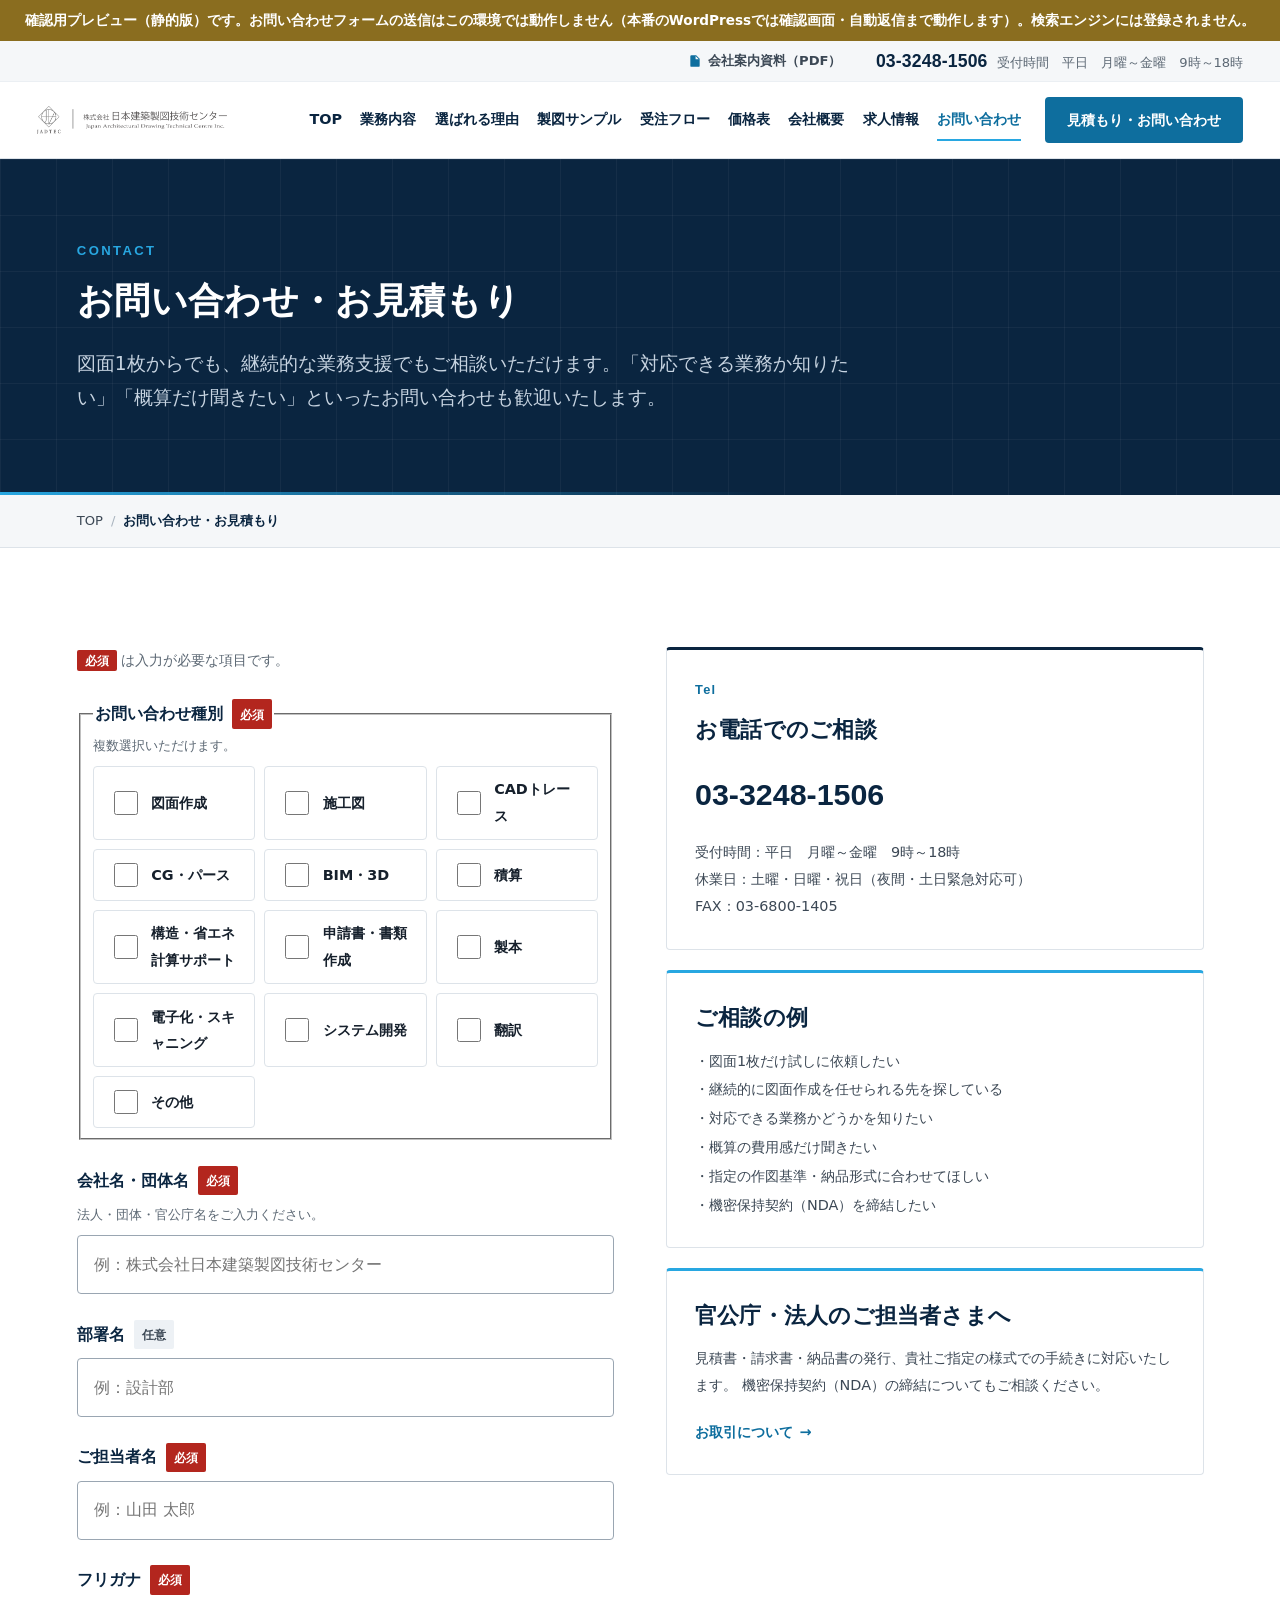
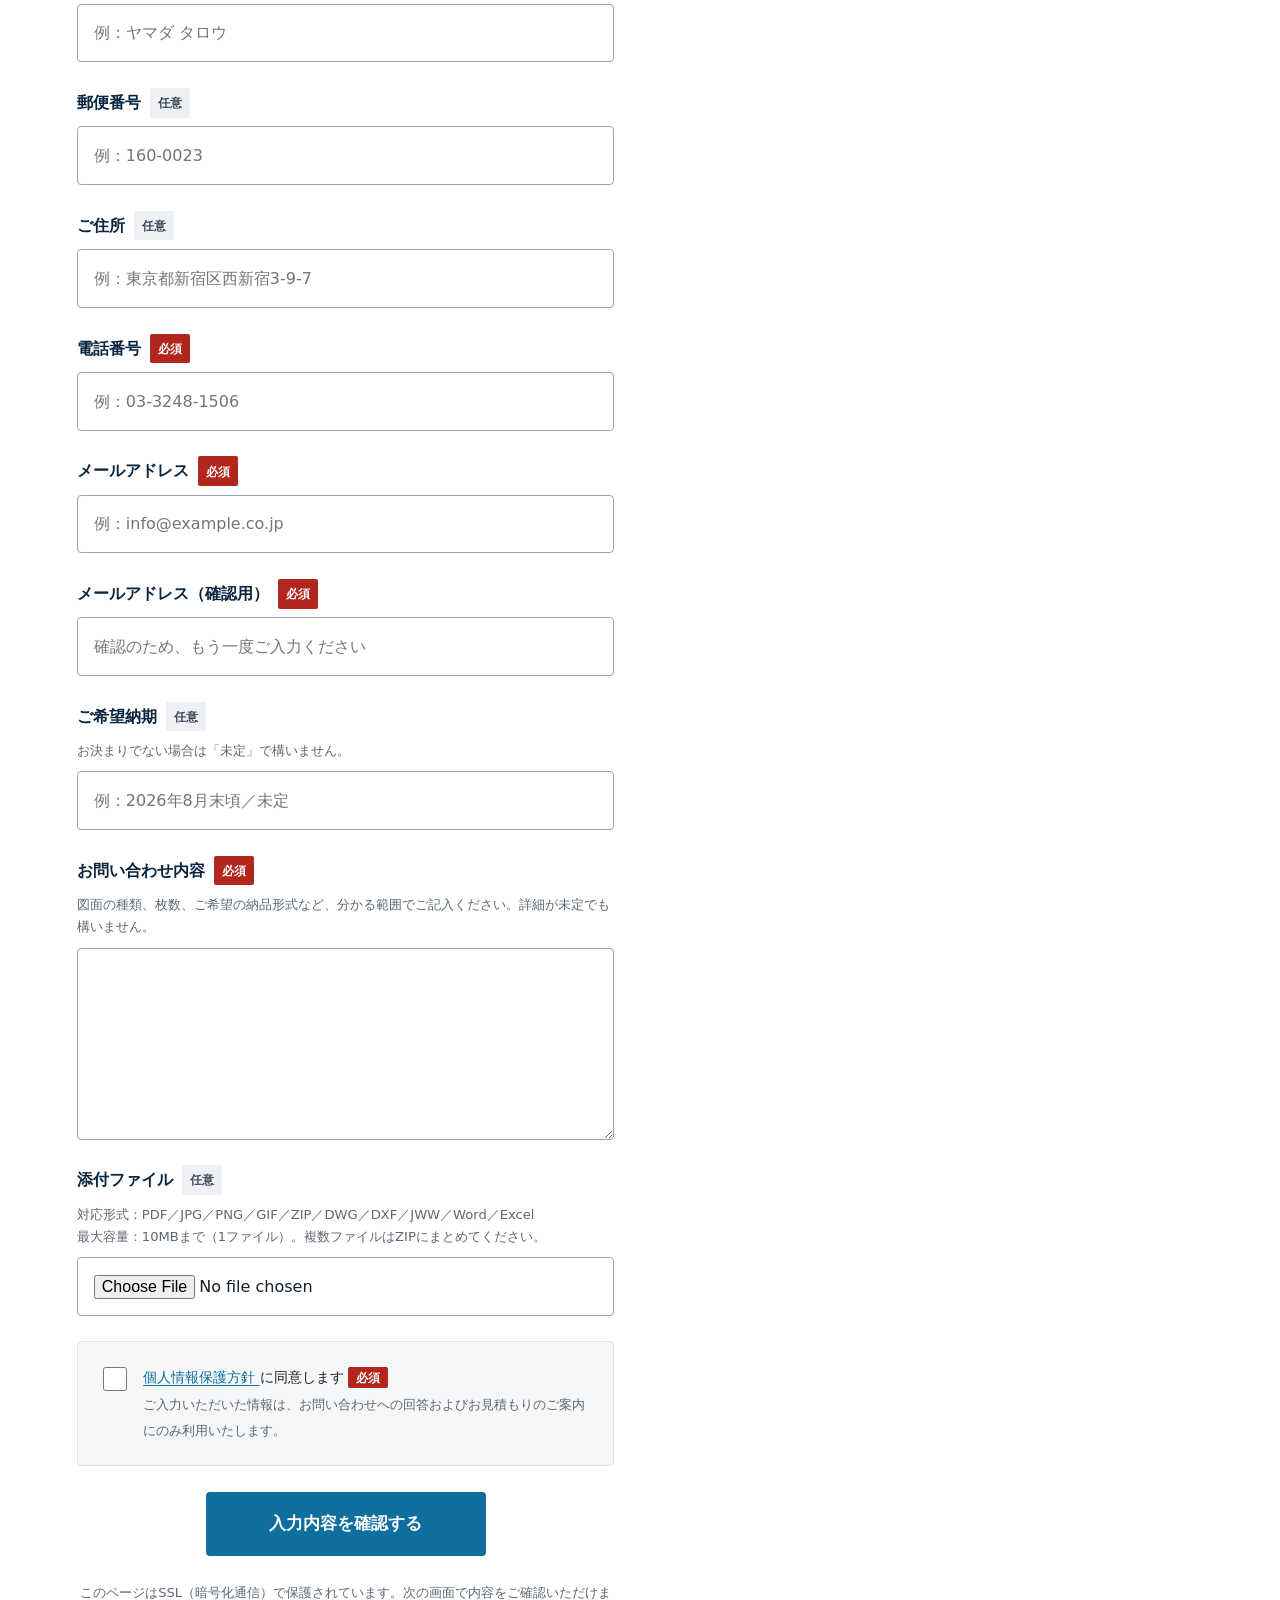
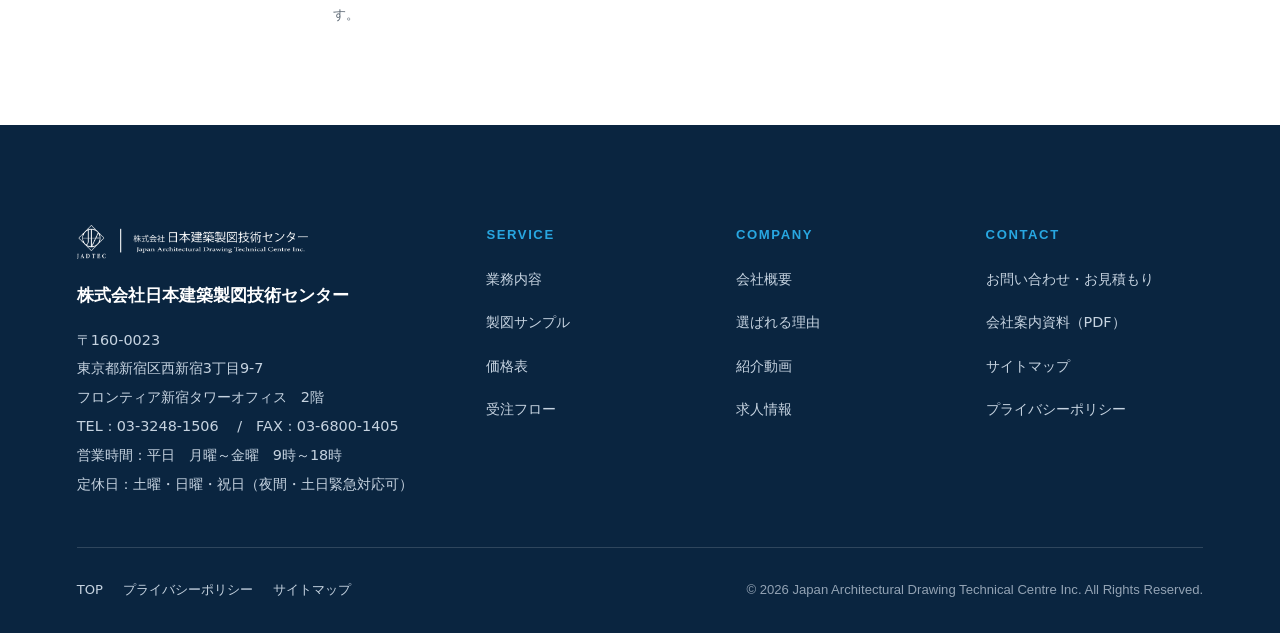
==== contact/index.html @ 75c4a83f "パノラマのdata-pano属性を相対パスに修正（本番URLではなくプレビュー内の画像を参照）" ====
<!doctype html>
<html lang="en-US">
<head>
	<meta charset="UTF-8">
	<meta name="robots" content="noindex, nofollow">
<meta name="viewport" content="width=device-width, initial-scale=1">
	<link rel="icon" href="../wp-content/themes/jadtec/assets/img/favicon.ico" sizes="any">
	<link rel="icon" type="image/png" href="../wp-content/themes/jadtec/assets/img/favicon-32.png" sizes="32x32">
	<link rel="apple-touch-icon" href="../wp-content/themes/jadtec/assets/img/favicon-180.png">
	<title>お問い合わせ・お見積もり依頼｜JADTEC</title>
<meta name='robots' content='max-image-preview:large' />
	<meta name="description" content="建築図面の作成、CADトレース、施工図、積算、BIM・3D、申請書作成などのご相談・お見積もり依頼はこちらから。図面1枚からのご依頼、継続的な業務支援のご相談も承ります。">
	<link rel="canonical" href="index.html">

	<meta property="og:type" content="article">
	<meta property="og:site_name" content="株式会社日本建築製図技術センター">
	<meta property="og:title" content="お問い合わせ・お見積もり依頼｜JADTEC">
	<meta property="og:description" content="建築図面の作成、CADトレース、施工図、積算、BIM・3D、申請書作成などのご相談・お見積もり依頼はこちらから。図面1枚からのご依頼、継続的な業務支援のご相談も承ります。">
	<meta property="og:url" content="https://jadtec.tokyo/contact/">
	<meta property="og:image" content="../wp-content/themes/jadtec/assets/img/ogp.jpg">
	<meta property="og:locale" content="ja_JP">
	<meta name="twitter:card" content="summary_large_image">
	<meta name="twitter:title" content="お問い合わせ・お見積もり依頼｜JADTEC">
	<meta name="twitter:description" content="建築図面の作成、CADトレース、施工図、積算、BIM・3D、申請書作成などのご相談・お見積もり依頼はこちらから。図面1枚からのご依頼、継続的な業務支援のご相談も承ります。">
	<meta name="twitter:image" content="../wp-content/themes/jadtec/assets/img/ogp.jpg">
	<meta name="format-detection" content="telephone=no">
	<meta name="theme-color" content="#0A2540">
	<style id="wp-img-auto-sizes-contain-inline-css">
img:is([sizes=auto i],[sizes^="auto," i]){contain-intrinsic-size:3000px 1500px}
/*# sourceURL=wp-img-auto-sizes-contain-inline-css */
</style>

<style id="global-styles-inline-css">
:root{--wp--preset--aspect-ratio--square: 1;--wp--preset--aspect-ratio--4-3: 4/3;--wp--preset--aspect-ratio--3-4: 3/4;--wp--preset--aspect-ratio--3-2: 3/2;--wp--preset--aspect-ratio--2-3: 2/3;--wp--preset--aspect-ratio--16-9: 16/9;--wp--preset--aspect-ratio--9-16: 9/16;--wp--preset--color--black: #000000;--wp--preset--color--cyan-bluish-gray: #abb8c3;--wp--preset--color--white: #ffffff;--wp--preset--color--pale-pink: #f78da7;--wp--preset--color--vivid-red: #cf2e2e;--wp--preset--color--luminous-vivid-orange: #ff6900;--wp--preset--color--luminous-vivid-amber: #fcb900;--wp--preset--color--light-green-cyan: #7bdcb5;--wp--preset--color--vivid-green-cyan: #00d084;--wp--preset--color--pale-cyan-blue: #8ed1fc;--wp--preset--color--vivid-cyan-blue: #0693e3;--wp--preset--color--vivid-purple: #9b51e0;--wp--preset--gradient--vivid-cyan-blue-to-vivid-purple: linear-gradient(135deg,rgb(6,147,227) 0%,rgb(155,81,224) 100%);--wp--preset--gradient--light-green-cyan-to-vivid-green-cyan: linear-gradient(135deg,rgb(122,220,180) 0%,rgb(0,208,130) 100%);--wp--preset--gradient--luminous-vivid-amber-to-luminous-vivid-orange: linear-gradient(135deg,rgb(252,185,0) 0%,rgb(255,105,0) 100%);--wp--preset--gradient--luminous-vivid-orange-to-vivid-red: linear-gradient(135deg,rgb(255,105,0) 0%,rgb(207,46,46) 100%);--wp--preset--gradient--very-light-gray-to-cyan-bluish-gray: linear-gradient(135deg,rgb(238,238,238) 0%,rgb(169,184,195) 100%);--wp--preset--gradient--cool-to-warm-spectrum: linear-gradient(135deg,rgb(74,234,220) 0%,rgb(151,120,209) 20%,rgb(207,42,186) 40%,rgb(238,44,130) 60%,rgb(251,105,98) 80%,rgb(254,248,76) 100%);--wp--preset--gradient--blush-light-purple: linear-gradient(135deg,rgb(255,206,236) 0%,rgb(152,150,240) 100%);--wp--preset--gradient--blush-bordeaux: linear-gradient(135deg,rgb(254,205,165) 0%,rgb(254,45,45) 50%,rgb(107,0,62) 100%);--wp--preset--gradient--luminous-dusk: linear-gradient(135deg,rgb(255,203,112) 0%,rgb(199,81,192) 50%,rgb(65,88,208) 100%);--wp--preset--gradient--pale-ocean: linear-gradient(135deg,rgb(255,245,203) 0%,rgb(182,227,212) 50%,rgb(51,167,181) 100%);--wp--preset--gradient--electric-grass: linear-gradient(135deg,rgb(202,248,128) 0%,rgb(113,206,126) 100%);--wp--preset--gradient--midnight: linear-gradient(135deg,rgb(2,3,129) 0%,rgb(40,116,252) 100%);--wp--preset--font-size--small: 13px;--wp--preset--font-size--medium: 20px;--wp--preset--font-size--large: 36px;--wp--preset--font-size--x-large: 42px;--wp--preset--spacing--20: 0.44rem;--wp--preset--spacing--30: 0.67rem;--wp--preset--spacing--40: 1rem;--wp--preset--spacing--50: 1.5rem;--wp--preset--spacing--60: 2.25rem;--wp--preset--spacing--70: 3.38rem;--wp--preset--spacing--80: 5.06rem;--wp--preset--shadow--natural: 6px 6px 9px rgba(0, 0, 0, 0.2);--wp--preset--shadow--deep: 12px 12px 50px rgba(0, 0, 0, 0.4);--wp--preset--shadow--sharp: 6px 6px 0px rgba(0, 0, 0, 0.2);--wp--preset--shadow--outlined: 6px 6px 0px -3px rgb(255, 255, 255), 6px 6px rgb(0, 0, 0);--wp--preset--shadow--crisp: 6px 6px 0px rgb(0, 0, 0);}:where(body) { margin: 0; }:where(.is-layout-flex){gap: 0.5em;}:where(.is-layout-grid){gap: 0.5em;}body .is-layout-flex{display: flex;}.is-layout-flex{flex-wrap: wrap;align-items: center;}.is-layout-flex > :is(*, div){margin: 0;}body .is-layout-grid{display: grid;}.is-layout-grid > :is(*, div){margin: 0;}body{padding-top: 0px;padding-right: 0px;padding-bottom: 0px;padding-left: 0px;}:root :where(.wp-element-button, .wp-block-button__link){background-color: #32373c;border-width: 0;color: #fff;font-family: inherit;font-size: inherit;font-style: inherit;font-weight: inherit;letter-spacing: inherit;line-height: inherit;padding-top: calc(0.667em + 2px);padding-right: calc(1.333em + 2px);padding-bottom: calc(0.667em + 2px);padding-left: calc(1.333em + 2px);text-decoration: none;text-transform: inherit;}.has-black-color{color: var(--wp--preset--color--black) !important;}.has-cyan-bluish-gray-color{color: var(--wp--preset--color--cyan-bluish-gray) !important;}.has-white-color{color: var(--wp--preset--color--white) !important;}.has-pale-pink-color{color: var(--wp--preset--color--pale-pink) !important;}.has-vivid-red-color{color: var(--wp--preset--color--vivid-red) !important;}.has-luminous-vivid-orange-color{color: var(--wp--preset--color--luminous-vivid-orange) !important;}.has-luminous-vivid-amber-color{color: var(--wp--preset--color--luminous-vivid-amber) !important;}.has-light-green-cyan-color{color: var(--wp--preset--color--light-green-cyan) !important;}.has-vivid-green-cyan-color{color: var(--wp--preset--color--vivid-green-cyan) !important;}.has-pale-cyan-blue-color{color: var(--wp--preset--color--pale-cyan-blue) !important;}.has-vivid-cyan-blue-color{color: var(--wp--preset--color--vivid-cyan-blue) !important;}.has-vivid-purple-color{color: var(--wp--preset--color--vivid-purple) !important;}.has-black-background-color{background-color: var(--wp--preset--color--black) !important;}.has-cyan-bluish-gray-background-color{background-color: var(--wp--preset--color--cyan-bluish-gray) !important;}.has-white-background-color{background-color: var(--wp--preset--color--white) !important;}.has-pale-pink-background-color{background-color: var(--wp--preset--color--pale-pink) !important;}.has-vivid-red-background-color{background-color: var(--wp--preset--color--vivid-red) !important;}.has-luminous-vivid-orange-background-color{background-color: var(--wp--preset--color--luminous-vivid-orange) !important;}.has-luminous-vivid-amber-background-color{background-color: var(--wp--preset--color--luminous-vivid-amber) !important;}.has-light-green-cyan-background-color{background-color: var(--wp--preset--color--light-green-cyan) !important;}.has-vivid-green-cyan-background-color{background-color: var(--wp--preset--color--vivid-green-cyan) !important;}.has-pale-cyan-blue-background-color{background-color: var(--wp--preset--color--pale-cyan-blue) !important;}.has-vivid-cyan-blue-background-color{background-color: var(--wp--preset--color--vivid-cyan-blue) !important;}.has-vivid-purple-background-color{background-color: var(--wp--preset--color--vivid-purple) !important;}.has-black-border-color{border-color: var(--wp--preset--color--black) !important;}.has-cyan-bluish-gray-border-color{border-color: var(--wp--preset--color--cyan-bluish-gray) !important;}.has-white-border-color{border-color: var(--wp--preset--color--white) !important;}.has-pale-pink-border-color{border-color: var(--wp--preset--color--pale-pink) !important;}.has-vivid-red-border-color{border-color: var(--wp--preset--color--vivid-red) !important;}.has-luminous-vivid-orange-border-color{border-color: var(--wp--preset--color--luminous-vivid-orange) !important;}.has-luminous-vivid-amber-border-color{border-color: var(--wp--preset--color--luminous-vivid-amber) !important;}.has-light-green-cyan-border-color{border-color: var(--wp--preset--color--light-green-cyan) !important;}.has-vivid-green-cyan-border-color{border-color: var(--wp--preset--color--vivid-green-cyan) !important;}.has-pale-cyan-blue-border-color{border-color: var(--wp--preset--color--pale-cyan-blue) !important;}.has-vivid-cyan-blue-border-color{border-color: var(--wp--preset--color--vivid-cyan-blue) !important;}.has-vivid-purple-border-color{border-color: var(--wp--preset--color--vivid-purple) !important;}.has-vivid-cyan-blue-to-vivid-purple-gradient-background{background: var(--wp--preset--gradient--vivid-cyan-blue-to-vivid-purple) !important;}.has-light-green-cyan-to-vivid-green-cyan-gradient-background{background: var(--wp--preset--gradient--light-green-cyan-to-vivid-green-cyan) !important;}.has-luminous-vivid-amber-to-luminous-vivid-orange-gradient-background{background: var(--wp--preset--gradient--luminous-vivid-amber-to-luminous-vivid-orange) !important;}.has-luminous-vivid-orange-to-vivid-red-gradient-background{background: var(--wp--preset--gradient--luminous-vivid-orange-to-vivid-red) !important;}.has-very-light-gray-to-cyan-bluish-gray-gradient-background{background: var(--wp--preset--gradient--very-light-gray-to-cyan-bluish-gray) !important;}.has-cool-to-warm-spectrum-gradient-background{background: var(--wp--preset--gradient--cool-to-warm-spectrum) !important;}.has-blush-light-purple-gradient-background{background: var(--wp--preset--gradient--blush-light-purple) !important;}.has-blush-bordeaux-gradient-background{background: var(--wp--preset--gradient--blush-bordeaux) !important;}.has-luminous-dusk-gradient-background{background: var(--wp--preset--gradient--luminous-dusk) !important;}.has-pale-ocean-gradient-background{background: var(--wp--preset--gradient--pale-ocean) !important;}.has-electric-grass-gradient-background{background: var(--wp--preset--gradient--electric-grass) !important;}.has-midnight-gradient-background{background: var(--wp--preset--gradient--midnight) !important;}.has-small-font-size{font-size: var(--wp--preset--font-size--small) !important;}.has-medium-font-size{font-size: var(--wp--preset--font-size--medium) !important;}.has-large-font-size{font-size: var(--wp--preset--font-size--large) !important;}.has-x-large-font-size{font-size: var(--wp--preset--font-size--x-large) !important;}
/*# sourceURL=global-styles-inline-css */
</style>

<link rel='stylesheet' id='jadtec-main-css' href='../wp-content/themes/jadtec/assets/css/main.css' media='all' />
	<script>
		/* JSが有効なときだけ、スクロール演出用に要素を隠す。
		   JSが無効・エラーの場合は何も隠れず、内容がそのまま読める（プログレッシブエンハンスメント）。
		   動きを減らす設定の利用者には、CSS側で演出そのものを無効化する。 */
		if (!window.matchMedia('(prefers-reduced-motion: reduce)').matches) {
			document.documentElement.classList.add('js-motion');
		}
	</script>
</head>
<body class="wp-singular page-template-default page page-id-12 wp-embed-responsive wp-theme-jadtec">
<div style="position:sticky;top:0;z-index:200;background:#8A6D1F;color:#fff;padding:.6rem 1rem;text-align:center;font-size:.85rem;font-weight:700;line-height:1.6">確認用プレビュー（静的版）です。お問い合わせフォームの送信はこの環境では動作しません（本番のWordPressでは確認画面・自動返信まで動作します）。検索エンジンには登録されません。</div>

<a class="skip" href="index.html#main">本文へスキップ</a>

<!-- 読み進み位置のインジケーター（動きを減らす設定では非表示） -->
<div class="progress" aria-hidden="true"></div>

<header class="site-header">
	<!-- 上段：電話・営業時間・資料DL（PCのみ。SPではドロワー内に電話ボタンを出す） -->
	<div class="header__utility">
		<div class="header__utility-inner">
			<a class="header__pdf"
			   href="../wp-content/themes/jadtec/assets/doc/jadtec-company-profile.pdf"
			   target="_blank" rel="noopener">
				<svg viewBox="0 0 24 24" aria-hidden="true"><path d="M14 2H6a2 2 0 0 0-2 2v16a2 2 0 0 0 2 2h12a2 2 0 0 0 2-2V8l-6-6zm-1 7V3.5L18.5 9H13z"/></svg>
				会社案内資料（PDF）<span class="visually-hidden">別ウィンドウで開きます</span>
			</a>
			<a class="header__tel" href="tel:0332481506">
				<span class="header__tel-num">03-3248-1506</span>
				<span class="header__tel-hours">受付時間　平日　月曜～金曜　9時～18時</span>
			</a>
		</div>
	</div>

	<!-- 下段：ロゴ・ナビ・お問い合わせボタン -->
	<div class="header__inner">
		<!-- ロゴ → 必ず正式TOP -->
		<a class="brand" href="../index.html">
			<img src="../wp-content/themes/jadtec/assets/img/jadtec-logo.png"
			     alt="株式会社日本建築製図技術センター（JADTEC／ジャドテック）トップページへ"
			     width="1500" height="221" fetchpriority="high">
		</a>

		<button class="burger" type="button"
		        aria-expanded="false"
		        aria-controls="global-nav"
		        aria-label="メニューを開く">
			<span></span><span></span><span></span>
		</button>

		<div class="header__nav" id="global-nav">
			<nav aria-label="グローバルナビゲーション">
				<ul class="gnav">
																	<li>
							<a href="../index.html"
								>
								TOP							</a>
						</li>
																	<li>
							<a href="../service/index.html"
								>
								業務内容							</a>
						</li>
																	<li>
							<a href="../reasons/index.html"
								>
								選ばれる理由							</a>
						</li>
																	<li>
							<a href="../sample/index.html"
								>
								製図サンプル							</a>
						</li>
																	<li>
							<a href="../order-flow/index.html"
								>
								受注フロー							</a>
						</li>
																	<li>
							<a href="../price/index.html"
								>
								価格表							</a>
						</li>
																	<li>
							<a href="../infomation/index.html"
								>
								会社概要							</a>
						</li>
																	<li>
							<a href="../job-information/index.html"
								>
								求人情報							</a>
						</li>
																	<li>
							<a href="index.html"
								 aria-current="page">
								お問い合わせ							</a>
						</li>
									</ul>
			</nav>

			<div class="header__cta">
				<!-- SPのドロワー内にも電話とお問い合わせを必ず出す -->
				<a class="header__tel header__tel--drawer" href="tel:0332481506">
					<span class="header__tel-num">03-3248-1506</span>
					<span class="header__tel-hours">受付時間　平日　月曜～金曜　9時～18時</span>
				</a>
				<a class="btn btn--accent" href="index.html">
					見積もり・お問い合わせ
				</a>
			</div>
		</div>
	</div>
</header>

<main id="main">

<div class="page-head">
	<div class="wrap">
		<span class="page-head__en">Contact</span>
		<h1 class="page-head__ja">お問い合わせ・お見積もり</h1>
					<p class="page-head__lead">図面1枚からでも、継続的な業務支援でもご相談いただけます。「対応できる業務か知りたい」「概算だけ聞きたい」といったお問い合わせも歓迎いたします。</p>
			</div>
</div>

	<nav class="crumbs" aria-label="パンくずリスト">
		<div class="wrap">
			<ol>
				<li><a href="../index.html">TOP</a></li>
				<li><span aria-current="page">お問い合わせ・お見積もり</span></li>
			</ol>
		</div>
	</nav>
	
<section class="section">
	<div class="wrap">

		
			<!-- ============ 入力画面 ============ -->
			<div class="grid grid--2" style="align-items:start;gap:clamp(2rem,4vw,4rem)">

				<div>
					
					<form class="form" method="post" enctype="multipart/form-data" data-once onsubmit="alert('確認用プレビューのため送信は無効です。本番環境では確認画面へ進めます。');return false;"
					      style="margin-top:0">
						<input type="hidden" id="jadtec_nonce" name="jadtec_nonce" value="bf1b16df60" /><input type="hidden" name="_wp_http_referer" value="/contact/" />						<input type="hidden" name="jadtec_action_step" value="confirm">
						<input type="hidden" name="jadtec_started_at" value="1784608346">
						<input type="hidden" name="jadtec_file_token" value="">

						<!-- ハニーポット（人には見えない。botが埋めたら弾く） -->
						<div class="hp" aria-hidden="true">
							<label for="jadtec_website">website（入力しないでください）</label>
							<input type="text" id="jadtec_website" name="jadtec_website" tabindex="-1" autocomplete="off">
						</div>

						<p style="font-size:var(--fs-sm);color:var(--ink-3)">
							<span class="req">必須</span> は入力が必要な項目です。
						</p>

						<!-- お問い合わせ種別 -->
						<fieldset class="field" id="field-inquiry_type">
							<legend class="field__label">
								お問い合わせ種別 <span class="req">必須</span>
							</legend>
							<p class="field__hint">複数選択いただけます。</p>
														<div class="checks">
																	<label class="check">
										<input type="checkbox" name="jadtec_inquiry_type[]" value="図面作成"
											>
										<span>図面作成</span>
									</label>
																	<label class="check">
										<input type="checkbox" name="jadtec_inquiry_type[]" value="施工図"
											>
										<span>施工図</span>
									</label>
																	<label class="check">
										<input type="checkbox" name="jadtec_inquiry_type[]" value="CADトレース"
											>
										<span>CADトレース</span>
									</label>
																	<label class="check">
										<input type="checkbox" name="jadtec_inquiry_type[]" value="CG・パース"
											>
										<span>CG・パース</span>
									</label>
																	<label class="check">
										<input type="checkbox" name="jadtec_inquiry_type[]" value="BIM・3D"
											>
										<span>BIM・3D</span>
									</label>
																	<label class="check">
										<input type="checkbox" name="jadtec_inquiry_type[]" value="積算"
											>
										<span>積算</span>
									</label>
																	<label class="check">
										<input type="checkbox" name="jadtec_inquiry_type[]" value="構造・省エネ計算サポート"
											>
										<span>構造・省エネ計算サポート</span>
									</label>
																	<label class="check">
										<input type="checkbox" name="jadtec_inquiry_type[]" value="申請書・書類作成"
											>
										<span>申請書・書類作成</span>
									</label>
																	<label class="check">
										<input type="checkbox" name="jadtec_inquiry_type[]" value="製本"
											>
										<span>製本</span>
									</label>
																	<label class="check">
										<input type="checkbox" name="jadtec_inquiry_type[]" value="電子化・スキャニング"
											>
										<span>電子化・スキャニング</span>
									</label>
																	<label class="check">
										<input type="checkbox" name="jadtec_inquiry_type[]" value="システム開発"
											>
										<span>システム開発</span>
									</label>
																	<label class="check">
										<input type="checkbox" name="jadtec_inquiry_type[]" value="翻訳"
											>
										<span>翻訳</span>
									</label>
																	<label class="check">
										<input type="checkbox" name="jadtec_inquiry_type[]" value="その他"
											>
										<span>その他</span>
									</label>
															</div>
						</fieldset>

													<div class="field" id="field-company">
								<label class="field__label" for="jadtec_company">
									会社名・団体名																			<span class="req">必須</span>
																	</label>
																	<p class="field__hint" id="hint-company">法人・団体・官公庁名をご入力ください。</p>
																								<input class="input"
								       type="text"
								       id="jadtec_company"
								       name="jadtec_company"
								       value=""
								       placeholder="例：株式会社日本建築製図技術センター"
								       autocomplete="organization"								       required								       >
							</div>
													<div class="field" id="field-department">
								<label class="field__label" for="jadtec_department">
									部署名																			<span class="opt">任意</span>
																	</label>
																								<input class="input"
								       type="text"
								       id="jadtec_department"
								       name="jadtec_department"
								       value=""
								       placeholder="例：設計部"
								       autocomplete="organization-title"								       								       >
							</div>
													<div class="field" id="field-name">
								<label class="field__label" for="jadtec_name">
									ご担当者名																			<span class="req">必須</span>
																	</label>
																								<input class="input"
								       type="text"
								       id="jadtec_name"
								       name="jadtec_name"
								       value=""
								       placeholder="例：山田 太郎"
								       autocomplete="name"								       required								       >
							</div>
													<div class="field" id="field-kana">
								<label class="field__label" for="jadtec_kana">
									フリガナ																			<span class="req">必須</span>
																	</label>
																								<input class="input"
								       type="text"
								       id="jadtec_kana"
								       name="jadtec_kana"
								       value=""
								       placeholder="例：ヤマダ タロウ"
								       								       required								       >
							</div>
													<div class="field" id="field-zip">
								<label class="field__label" for="jadtec_zip">
									郵便番号																			<span class="opt">任意</span>
																	</label>
																								<input class="input"
								       type="text"
								       id="jadtec_zip"
								       name="jadtec_zip"
								       value=""
								       placeholder="例：160-0023"
								       autocomplete="postal-code"								       								       >
							</div>
													<div class="field" id="field-address">
								<label class="field__label" for="jadtec_address">
									ご住所																			<span class="opt">任意</span>
																	</label>
																								<input class="input"
								       type="text"
								       id="jadtec_address"
								       name="jadtec_address"
								       value=""
								       placeholder="例：東京都新宿区西新宿3-9-7"
								       autocomplete="street-address"								       								       >
							</div>
													<div class="field" id="field-tel">
								<label class="field__label" for="jadtec_tel">
									電話番号																			<span class="req">必須</span>
																	</label>
																								<input class="input"
								       type="tel"
								       id="jadtec_tel"
								       name="jadtec_tel"
								       value=""
								       placeholder="例：03-3248-1506"
								       autocomplete="tel"								       required								       >
							</div>
													<div class="field" id="field-email">
								<label class="field__label" for="jadtec_email">
									メールアドレス																			<span class="req">必須</span>
																	</label>
																								<input class="input"
								       type="email"
								       id="jadtec_email"
								       name="jadtec_email"
								       value=""
								       placeholder="例：info@example.co.jp"
								       autocomplete="email"								       required								       >
							</div>
													<div class="field" id="field-email_confirm">
								<label class="field__label" for="jadtec_email_confirm">
									メールアドレス（確認用）																			<span class="req">必須</span>
																	</label>
																								<input class="input"
								       type="email"
								       id="jadtec_email_confirm"
								       name="jadtec_email_confirm"
								       value=""
								       placeholder="確認のため、もう一度ご入力ください"
								       autocomplete="email"								       required								       >
							</div>
													<div class="field" id="field-deadline">
								<label class="field__label" for="jadtec_deadline">
									ご希望納期																			<span class="opt">任意</span>
																	</label>
																	<p class="field__hint" id="hint-deadline">お決まりでない場合は「未定」で構いません。</p>
																								<input class="input"
								       type="text"
								       id="jadtec_deadline"
								       name="jadtec_deadline"
								       value=""
								       placeholder="例：2026年8月末頃／未定"
								       								       								       >
							</div>
						
						<!-- お問い合わせ内容 -->
						<div class="field" id="field-message">
							<label class="field__label" for="jadtec_message">
								お問い合わせ内容 <span class="req">必須</span>
							</label>
							<p class="field__hint">
								図面の種類、枚数、ご希望の納品形式など、分かる範囲でご記入ください。詳細が未定でも構いません。
							</p>
														<textarea class="textarea" id="jadtec_message" name="jadtec_message" maxlength="2000" required
															></textarea>
						</div>

						<!-- 添付ファイル -->
						<div class="field" id="field-attachment">
							<label class="field__label" for="jadtec_attachment">
								添付ファイル <span class="opt">任意</span>
							</label>
							<p class="field__hint">
								対応形式：PDF／JPG／PNG／GIF／ZIP／DWG／DXF／JWW／Word／Excel<br>
								最大容量：10MBまで（1ファイル）。複数ファイルはZIPにまとめてください。
							</p>
														<input class="input" type="file" id="jadtec_attachment" name="jadtec_attachment"
							       accept=".pdf,.jpg,.jpeg,.png,.gif,.zip,.dwg,.dxf,.jww,.doc,.docx,.xls,.xlsx"
								>
													</div>

						<!-- 同意 -->
						<div class="field" id="field-consent">
														<label class="consent">
								<input type="checkbox" name="jadtec_consent" value="1" required
																		>
								<span>
									<a href="../privacy-policy/index.html" target="_blank" rel="noopener">
										個人情報保護方針<span class="visually-hidden">（別ウィンドウで開きます）</span>
									</a>
									に同意します <span class="req">必須</span><br>
									<span style="color:var(--ink-3);font-size:.9em">
										ご入力いただいた情報は、お問い合わせへの回答およびお見積もりのご案内にのみ利用いたします。
									</span>
								</span>
							</label>
						</div>

						<div class="btn-row btn-row--center">
							<button class="btn btn--accent btn--lg" type="submit" style="min-width:280px">
								入力内容を確認する
							</button>
						</div>
						<p class="field__hint" style="text-align:center">
							このページはSSL（暗号化通信）で保護されています。次の画面で内容をご確認いただけます。
						</p>
					</form>
				</div>

				<!-- 電話での相談 -->
				<aside>
					<div class="card" style="border-top-color:var(--navy-900)">
						<span class="card__num">Tel</span>
						<h2 class="card__title">お電話でのご相談</h2>
						<p style="margin:.5rem 0 1rem">
							<a href="tel:0332481506"
							   style="font-family:var(--font-en);font-size:1.9rem;font-weight:700;color:var(--navy-900);text-decoration:none">
								03-3248-1506							</a>
						</p>
						<p class="card__text">
							受付時間：平日　月曜～金曜　9時～18時<br>
							休業日：土曜・日曜・祝日（夜間・土日緊急対応可）<br>
							FAX：03-6800-1405						</p>
					</div>

					<div class="card" style="margin-top:1.25rem">
						<h2 class="card__title">ご相談の例</h2>
						<ul class="card__text" style="list-style:none;line-height:2">
							<li>・図面1枚だけ試しに依頼したい</li>
							<li>・継続的に図面作成を任せられる先を探している</li>
							<li>・対応できる業務かどうかを知りたい</li>
							<li>・概算の費用感だけ聞きたい</li>
							<li>・指定の作図基準・納品形式に合わせてほしい</li>
							<li>・機密保持契約（NDA）を締結したい</li>
						</ul>
					</div>

					<div class="card" style="margin-top:1.25rem">
						<h2 class="card__title">官公庁・法人のご担当者さまへ</h2>
						<p class="card__text">
							見積書・請求書・納品書の発行、貴社ご指定の様式での手続きに対応いたします。
							機密保持契約（NDA）の締結についてもご相談ください。
						</p>
						<a class="card__more" href="../service/index.html#terms">お取引について</a>
					</div>
				</aside>
			</div>

			</div>
</section>

</main><!-- /#main -->

<footer class="site-footer">
	<div class="wrap">
		<div class="footer__top">
			<div>
				<img class="footer__logo"
				     src="../wp-content/themes/jadtec/assets/img/jadtec-logo.png"
				     alt="" width="1500" height="221" loading="lazy" decoding="async">
				<p class="footer__name">株式会社日本建築製図技術センター</p>
				<address class="footer__info">
					〒160-0023<br>
					東京都新宿区西新宿3丁目9-7<br>
					フロンティア新宿タワーオフィス　2階<br>
					TEL：<a href="tel:0332481506">03-3248-1506</a>
					　/　FAX：03-6800-1405<br>
					営業時間：平日　月曜～金曜　9時～18時<br>
					定休日：土曜・日曜・祝日（夜間・土日緊急対応可）				</address>
			</div>

			<div class="footer__nav">
				<div>
					<h2>Service</h2>
					<ul>
						<li><a href="../service/index.html">業務内容</a></li>
						<li><a href="../sample/index.html">製図サンプル</a></li>
						<li><a href="../price/index.html">価格表</a></li>
						<li><a href="../order-flow/index.html">受注フロー</a></li>
					</ul>
				</div>
				<div>
					<h2>Company</h2>
					<ul>
						<li><a href="../infomation/index.html">会社概要</a></li>
						<li><a href="../reasons/index.html">選ばれる理由</a></li>
						<li><a href="../movie001/index.html">紹介動画</a></li>
						<li><a href="../job-information/index.html">求人情報</a></li>
					</ul>
				</div>
				<div>
					<h2>Contact</h2>
					<ul>
						<li><a href="index.html">お問い合わせ・お見積もり</a></li>
						<li>
							<a href="../wp-content/themes/jadtec/assets/doc/jadtec-company-profile.pdf"
							   target="_blank" rel="noopener">
								会社案内資料（PDF）
							</a>
						</li>
						<li><a href="../sitemap/index.html">サイトマップ</a></li>
						<li><a href="../privacy-policy/index.html">プライバシーポリシー</a></li>
					</ul>
				</div>
			</div>
		</div>

		<div class="footer__bottom">
			<ul class="footer__legal">
				<li><a href="../index.html">TOP</a></li>
				<li><a href="../privacy-policy/index.html">プライバシーポリシー</a></li>
				<li><a href="../sitemap/index.html">サイトマップ</a></li>
			</ul>
			<p class="footer__copy">
				&copy; 2026 Japan Architectural Drawing Technical Centre Inc. All Rights Reserved.
			</p>
		</div>
	</div>
</footer>

<!-- スマートフォン用の固定アクションバー（本文を隠さないよう body に下余白を確保済み） -->
<div class="mobile-bar">
	<a class="btn btn--outline" href="tel:0332481506">
		<svg class="btn__ico" viewBox="0 0 24 24" aria-hidden="true"><path d="M6.6 10.8c1.4 2.8 3.8 5.1 6.6 6.6l2.2-2.2c.3-.3.7-.4 1-.2 1.2.4 2.4.6 3.6.6.6 0 1 .4 1 1V20c0 .6-.4 1-1 1C10.6 21 3 13.4 3 4c0-.6.4-1 1-1h3.5c.6 0 1 .4 1 1 0 1.3.2 2.5.6 3.6.1.4 0 .8-.2 1l-2.3 2.2z"/></svg>
		電話する
	</a>
	<a class="btn btn--accent" href="index.html">
		<svg class="btn__ico" viewBox="0 0 24 24" aria-hidden="true"><path d="M20 4H4a2 2 0 0 0-2 2v12a2 2 0 0 0 2 2h16a2 2 0 0 0 2-2V6a2 2 0 0 0-2-2zm0 4-8 5-8-5V6l8 5 8-5v2z"/></svg>
		お問い合わせ
	</a>
</div>

<script type="speculationrules">
{"prefetch":[{"source":"document","where":{"and":[{"href_matches":"/*"},{"not":{"href_matches":["/wp-*.php","/wp-admin/*","/wp-content/uploads/*","/wp-content/*","/wp-content/plugins/*","/wp-content/themes/jadtec/*","/*\\?(.+)"]}},{"not":{"selector_matches":"a[rel~=\"nofollow\"]"}},{"not":{"selector_matches":".no-prefetch, .no-prefetch a"}}]},"eagerness":"conservative"}]}
</script>

<script type="application/ld+json">
{
    "@context": "https://schema.org",
    "@graph": [
        {
            "@type": "Organization",
            "@id": "https://jadtec.tokyo/#organization",
            "name": "株式会社日本建築製図技術センター",
            "alternateName": "JADTEC",
            "legalName": "Japan Architectural Drawing Technical Centre Inc.",
            "url": "https://jadtec.tokyo/",
            "logo": "../wp-content/themes/jadtec/assets/img/jadtec-logo.png",
            "telephone": "03-3248-1506",
            "faxNumber": "03-6800-1405",
            "email": "info@jadtec.co.jp",
            "address": {
                "@type": "PostalAddress",
                "addressCountry": "JP",
                "postalCode": "160-0023",
                "addressRegion": "東京都",
                "addressLocality": "新宿区",
                "streetAddress": "東京都新宿区西新宿3丁目9-7 フロンティア新宿タワーオフィス　2階"
            },
            "contactPoint": {
                "@type": "ContactPoint",
                "contactType": "sales",
                "telephone": "+81-3-3248-1506",
                "email": "info@jadtec.co.jp",
                "areaServed": "JP",
                "availableLanguage": [
                    "Japanese"
                ]
            }
        },
        {
            "@type": "WebSite",
            "@id": "https://jadtec.tokyo/#website",
            "url": "https://jadtec.tokyo/",
            "name": "株式会社日本建築製図技術センター",
            "publisher": {
                "@id": "https://jadtec.tokyo/#organization"
            },
            "inLanguage": "ja"
        },
        {
            "@type": "BreadcrumbList",
            "itemListElement": [
                {
                    "@type": "ListItem",
                    "position": 1,
                    "name": "TOP",
                    "item": "https://jadtec.tokyo/"
                },
                {
                    "@type": "ListItem",
                    "position": 2,
                    "name": "お問い合わせ",
                    "item": "https://jadtec.tokyo/contact/"
                }
            ]
        }
    ]
}
</script>
<script id="jadtec-main-js" src="../wp-content/themes/jadtec/assets/js/main.js"></script>
</body>
</html>
---- wp-content/themes/jadtec/assets/css/main.css ----
@charset "UTF-8";
/* ==========================================================================
   JADTEC — 株式会社日本建築製図技術センター
   Design system: white base / navy + JADTEC blue (#28A7E1, from brand map)
   Logo gray #595656. Drafting-grid motif used sparingly.
   ========================================================================== */

/* ---------- 1. Tokens ---------- */
:root {
  /* Brand */
  --brand:        #28A7E1;   /* JADTEC blue — graphics, rules, accents */
  --brand-ink:    #0E6E9E;   /* AA-safe blue for text/links on white (4.6:1) */
  --brand-tint:   #EAF6FC;
  --brand-tint-2: #D3ECF8;

  /* Navy — authority / headers / footers */
  --navy-900: #0A2540;
  --navy-800: #0F3153;
  --navy-700: #17436C;
  --navy-600: #245586;

  /* Neutrals */
  --ink:      #16202C;   /* body text — 14.6:1 on white */
  --ink-2:    #3C4855;   /* secondary text — 8.6:1 */
  --ink-3:    #5C6874;   /* tertiary — 5.4:1, AA at all sizes */
  --line:     #DDE3E9;
  --line-2:   #EBEFF3;
  --bg:       #FFFFFF;
  --bg-alt:   #F5F7F9;
  --bg-alt-2: #EDF1F5;

  --focus:    #B3541E;   /* high-contrast focus ring, distinct from brand */

  /* Type — Webフォントは使わず、OS標準の高品質な日本語フォントを使う。
     転送量0KB・外部リクエスト0件で、初期表示が速く、プライバシー上も安全。 */
  --font: "Hiragino Kaku Gothic ProN", "Hiragino Sans",   /* macOS / iOS */
          "Yu Gothic Medium", "Yu Gothic", YuGothic,        /* Windows */
          "Noto Sans JP",                                   /* インストールされていれば使用 */
          Meiryo, system-ui, sans-serif;
  /* 電話番号・英字見出し用。等幅寄りで数字が読みやすいものを優先。 */
  --font-en: "Helvetica Neue", Helvetica, "Segoe UI", Arial, var(--font);

  /* Fluid type scale */
  --fs-hero:  clamp(1.9rem, 1.15rem + 3.1vw, 3.5rem);
  --fs-h2:    clamp(1.5rem, 1.15rem + 1.5vw, 2.25rem);
  --fs-h3:    clamp(1.15rem, 1.03rem + 0.5vw, 1.4rem);
  --fs-lead:  clamp(1rem, 0.95rem + 0.3vw, 1.16rem);
  --fs-body:  1rem;      /* 16px floor — never smaller for body */
  --fs-sm:    0.9rem;
  --fs-xs:    0.82rem;   /* labels/captions only */

  /* Rhythm */
  --section-y: clamp(3.5rem, 2.2rem + 5vw, 6.5rem);
  --gap:       clamp(1.25rem, 0.9rem + 1.4vw, 2rem);
  --wrap:      1200px;
  --wrap-narrow: 880px;
  --pad-x:     clamp(1.15rem, 0.7rem + 2vw, 2.5rem);

  --radius:    4px;      /* precise, architectural — not rounded/playful */
  --shadow:    0 1px 2px rgba(10,37,64,.06), 0 6px 20px rgba(10,37,64,.07);
  --shadow-lg: 0 2px 4px rgba(10,37,64,.07), 0 16px 44px rgba(10,37,64,.12);

  --header-h: 76px;        /* 下段（ロゴ+ナビ）の高さ */
  --header-utility-h: 40px; /* 上段（電話・資料DL）の高さ。SPでは非表示 */
}
@media (max-width: 1259px) { :root { --header-h: 64px; --header-utility-h: 0px; } }

/* ---------- 2. Reset / base ---------- */
*, *::before, *::after { box-sizing: border-box; }
html {
  -webkit-text-size-adjust: 100%;
  scroll-behavior: smooth;
  /* アンカーリンクで見出しがヘッダーに隠れないようにする */
  scroll-padding-top: calc(var(--header-h) + var(--header-utility-h) + 1.5rem);
}
@media (prefers-reduced-motion: reduce) {
  html { scroll-behavior: auto; }
  *, *::before, *::after {
    animation-duration: .01ms !important; animation-iteration-count: 1 !important;
    transition-duration: .01ms !important;
  }
}
body {
  margin: 0;
  font-family: var(--font);
  font-size: var(--fs-body);
  line-height: 1.85;
  color: var(--ink);
  background: var(--bg);
  -webkit-font-smoothing: antialiased;
  overflow-x: hidden;           /* guard: no horizontal scroll anywhere */
  font-feature-settings: "palt" 1;
}
img, svg, video { max-width: 100%; height: auto; display: block; }
/* ★ 上の display:block は hidden 属性より強く、要素を隠せなくしてしまう。
   （紹介動画の <video hidden> が表示されてしまい、ポスター画像が二重に出る不具合が出た） */
[hidden] { display: none !important; }
h1, h2, h3, h4 { line-height: 1.5; font-weight: 700; margin: 0; letter-spacing: .01em; }
p { margin: 0; }
ul, ol { margin: 0; padding: 0; }
a { color: var(--brand-ink); text-underline-offset: .22em; }
a:hover { color: var(--navy-800); }
table { border-collapse: collapse; width: 100%; }
:where(button, input, select, textarea) { font: inherit; color: inherit; }

/* Keyboard focus — always visible, never suppressed */
:focus-visible {
  outline: 3px solid var(--focus);
  outline-offset: 2px;
  border-radius: 2px;
}
:focus:not(:focus-visible) { outline: none; }

/* Skip link */
.skip {
  position: absolute; left: 50%; top: 0; transform: translate(-50%, -120%);
  z-index: 999; background: var(--navy-900); color: #fff;
  padding: .8rem 1.5rem; font-weight: 700; text-decoration: none;
}
.skip:focus { transform: translate(-50%, 0); color: #fff; }

.visually-hidden {
  position: absolute !important; width: 1px; height: 1px; padding: 0; margin: -1px;
  overflow: hidden; clip: rect(0 0 0 0); white-space: nowrap; border: 0;
}

/* ---------- 3. Layout primitives ---------- */
.wrap { width: 100%; max-width: var(--wrap); margin-inline: auto; padding-inline: var(--pad-x); }
.wrap--narrow { max-width: var(--wrap-narrow); }
.section { padding-block: var(--section-y); }
.section--alt { background: var(--bg-alt); }

/* Drafting-grid motif — a whisper, not decoration */
.section--grid {
  background-color: var(--bg-alt);
  background-image:
    linear-gradient(to right, rgba(40,167,225,.07) 1px, transparent 1px),
    linear-gradient(to bottom, rgba(40,167,225,.07) 1px, transparent 1px);
  background-size: 44px 44px;
}
.section--navy {
  background: var(--navy-900);
  color: #fff;
}
.section--navy .sec-head__ja,
.section--navy h2, .section--navy h3,
.section--navy .card__title { color: #fff; }
/* 後方で定義される .media__body p などに負けないよう、子孫セレクタで明示する */
.section--navy p,
.section--navy .media__body p,
.section--navy .card__text,
.section--navy li { color: #D5DFE9; }

/* Section heading: EN eyebrow + JA title + hairline rule (drafting-tick) */
.sec-head { margin-bottom: clamp(2rem, 1.4rem + 2vw, 3.25rem); }
.sec-head__en {
  display: block;
  font-family: var(--font-en);
  font-size: var(--fs-xs);
  font-weight: 600;
  letter-spacing: .18em;
  text-transform: uppercase;
  color: var(--brand-ink);
  margin-bottom: .6rem;
}
.section--navy .sec-head__en { color: var(--brand); }
.sec-head__ja {
  font-size: var(--fs-h2);
  color: var(--navy-900);
  padding-bottom: .9rem;
  position: relative;
}
.sec-head__ja::after {
  content: ""; position: absolute; left: 0; bottom: 0;
  width: 56px; height: 3px; background: var(--brand);
}
.sec-head__lead {
  margin-top: 1.25rem;
  font-size: var(--fs-lead);
  color: var(--ink-2);
  max-width: 62ch;
}
.section--navy .sec-head__lead { color: #C6D3E0; }
.sec-head--center { text-align: center; }
.sec-head--center .sec-head__ja::after { left: 50%; transform: translateX(-50%); }
.sec-head--center .sec-head__lead { margin-inline: auto; }

/* ---------- 4. Buttons ---------- */
.btn {
  display: inline-flex; align-items: center; justify-content: center; gap: .6em;
  min-height: 56px;                 /* uniform height across the site */
  padding: .85rem 1.9rem;
  font-size: var(--fs-body); font-weight: 700; line-height: 1.4;
  text-align: center; text-decoration: none;
  border: 2px solid transparent; border-radius: var(--radius);
  cursor: pointer;
  transition: background-color .18s ease, color .18s ease, border-color .18s ease;
}
.btn__ico { flex: none; width: 1.15em; height: 1.15em; fill: currentColor; }

.btn--primary   { background: var(--navy-900); color: #fff; border-color: var(--navy-900); }
.btn--primary:hover   { background: var(--navy-700); border-color: var(--navy-700); color: #fff; }

.btn--accent    { background: var(--brand-ink); color: #fff; border-color: var(--brand-ink); }
.btn--accent:hover    { background: #0A5C85; border-color: #0A5C85; color: #fff; }

.btn--outline   { background: transparent; color: var(--navy-900); border-color: var(--navy-900); }
.btn--outline:hover   { background: var(--navy-900); color: #fff; }

/* On dark backgrounds */
.btn--ghost     { background: rgba(255,255,255,.08); color: #fff; border-color: rgba(255,255,255,.55); }
.btn--ghost:hover     { background: #fff; color: var(--navy-900); border-color: #fff; }

.btn--lg  { min-height: 64px; padding: 1rem 2.4rem; font-size: 1.05rem; }
.btn--sm  { min-height: 44px; padding: .5rem 1.2rem; font-size: var(--fs-sm); }
.btn--block { width: 100%; }

.btn-row { display: flex; flex-wrap: wrap; gap: .9rem; }
.btn-row--center { justify-content: center; }

/* ---------- 5. Header ----------
   2段構成。ナビ9項目＋電話＋CTAを1行に詰めると1440pxでも溢れるため、
   上段（電話・資料DL）と下段（ロゴ・ナビ・CTA）に分けています。 */
.site-header {
  position: sticky; top: 0; z-index: 100;
  background: rgba(255,255,255,.97);
  backdrop-filter: saturate(180%) blur(8px);
  border-bottom: 1px solid var(--line);
}

/* 上段：ユーティリティ */
.header__utility { background: var(--bg-alt); border-bottom: 1px solid var(--line-2); }
.header__utility-inner {
  max-width: 1440px; margin-inline: auto; padding-inline: var(--pad-x);
  height: 40px;
  display: flex; align-items: center; justify-content: flex-end; gap: 1.75rem;
}
.header__pdf {
  display: inline-flex; align-items: center; gap: .4rem;
  font-size: var(--fs-xs); font-weight: 700; color: var(--ink-2); text-decoration: none;
}
.header__pdf svg { width: 14px; height: 14px; fill: var(--brand-ink); flex: none; }
.header__pdf:hover { color: var(--brand-ink); text-decoration: underline; }

.header__tel {
  display: inline-flex; align-items: baseline; gap: .6rem;
  text-decoration: none; color: var(--navy-900);
}
.header__tel-num {
  font-family: var(--font-en); font-size: 1.1rem; font-weight: 700; letter-spacing: .01em;
}
.header__tel-hours { font-size: var(--fs-xs); color: var(--ink-3); font-weight: 500; }
.header__tel:hover .header__tel-num { color: var(--brand-ink); }
.header__tel--drawer { display: none; } /* SPのドロワー内でのみ使う */

/* 下段：ロゴ・ナビ・CTA */
.header__inner {
  height: var(--header-h);
  display: flex; align-items: center; gap: 1.25rem;
  max-width: 1440px; margin-inline: auto; padding-inline: var(--pad-x);
}
.brand { display: flex; align-items: center; flex: none; text-decoration: none; }
.brand img { height: clamp(28px, 2.1vw, 34px); width: auto; }

.header__nav { margin-left: auto; display: flex; align-items: center; gap: 1.5rem; }
.gnav { display: flex; align-items: center; gap: 1.15rem; list-style: none; }
.gnav a {
  display: block; padding: .4rem 0;
  font-size: .9rem; font-weight: 700; color: var(--navy-900);
  text-decoration: none; white-space: nowrap;
  border-bottom: 2px solid transparent;
}
.gnav a:hover, .gnav a[aria-current="page"] { color: var(--brand-ink); border-bottom-color: var(--brand); }

.header__cta { display: flex; align-items: center; gap: 1rem; flex: none; }
.header__cta .btn { min-height: 46px; padding: .5rem 1.25rem; font-size: .9rem; }

.burger {
  display: none;
  width: 48px; height: 48px; padding: 0; margin-left: auto;
  background: transparent; border: 1px solid var(--line); border-radius: var(--radius);
  cursor: pointer;
}
.burger span {
  display: block; width: 22px; height: 2px; margin: 5px auto;
  background: var(--navy-900); transition: transform .22s ease, opacity .22s ease;
}
.burger[aria-expanded="true"] span:nth-child(1) { transform: translateY(7px) rotate(45deg); }
.burger[aria-expanded="true"] span:nth-child(2) { opacity: 0; }
.burger[aria-expanded="true"] span:nth-child(3) { transform: translateY(-7px) rotate(-45deg); }

/* Mobile / tablet drawer — ナビが1行に収まらない幅ではハンバーガーに切り替える */
@media (max-width: 1259px) {
  .header__utility { display: none; }          /* 電話はドロワー内に出す */
  .burger { display: block; }
  /* ドロワー。
     閉じているときに transform: translateX(100%) で画面外へ逃がすと、
     要素の右端が画面幅の2倍の位置に来てしまい、横スクロールの原因になります
     （body の overflow-x:hidden は iOS で効かないことがあり、隠すだけでは不十分）。
     そのため画面内に留めたまま visibility と opacity だけで開閉します。 */
  .header__nav {
    position: fixed; inset: var(--header-h) 0 0 0;
    display: block; margin: 0; padding: 1.5rem var(--pad-x) 3rem;
    background: #fff; overflow-y: auto;
    visibility: hidden; opacity: 0; pointer-events: none;
    transition: opacity .2s ease, visibility .2s ease;
  }
  .header__nav.is-open { visibility: visible; opacity: 1; pointer-events: auto; }
  .gnav { display: block; }
  .gnav li + li { border-top: 1px solid var(--line-2); }
  .gnav a { padding: 1.05rem .25rem; font-size: 1.05rem; border-bottom: none; }
  .gnav a[aria-current="page"] { color: var(--brand-ink); }

  /* ドロワーを開いたときも電話とお問い合わせを必ず表示する */
  .header__cta {
    display: grid; gap: .8rem; margin-top: 1.75rem; padding-top: 1.5rem;
    border-top: 2px solid var(--navy-900);
  }
  .header__tel--drawer {
    display: flex; flex-direction: column; align-items: center; justify-content: center; gap: .1rem;
    min-height: 60px; border: 2px solid var(--navy-900); border-radius: var(--radius);
  }
  .header__tel--drawer .header__tel-num { font-size: 1.35rem; }
  .header__cta .btn { width: 100%; min-height: 56px; font-size: 1rem; }
}
@media (min-width: 1260px) {
  /* PCではドロワーの閉じ状態を必ず解除する */
  .header__nav { visibility: visible !important; opacity: 1 !important; pointer-events: auto !important; }
}

/* ---------- 6. Hero ---------- */
.hero {
  position: relative;
  display: flex; align-items: center;
  min-height: min(760px, calc(100svh - var(--header-h)));
  padding-block: clamp(3rem, 2rem + 5vw, 5.5rem);
  background: var(--navy-900);
  overflow: hidden;
}
.hero__bg { position: absolute; inset: 0; }
.hero__bg img { width: 100%; height: 100%; object-fit: cover; object-position: center; }
/* Overlay: keeps text ≥ 7:1 over any part of the photo */
.hero__bg::after {
  content: ""; position: absolute; inset: 0;
  background:
    linear-gradient(100deg, rgba(6,25,45,.95) 0%, rgba(8,32,56,.90) 45%, rgba(10,37,64,.72) 100%),
    linear-gradient(to top, rgba(6,25,45,.75), transparent 55%);
}
/* Drafting grid over the photo — ties the hero to the brand motif */
.hero__grid {
  position: absolute; inset: 0; pointer-events: none;
  background-image:
    linear-gradient(to right, rgba(255,255,255,.055) 1px, transparent 1px),
    linear-gradient(to bottom, rgba(255,255,255,.055) 1px, transparent 1px);
  background-size: 72px 72px;
  mask-image: linear-gradient(105deg, transparent 30%, #000 100%);
}
.hero__inner { position: relative; z-index: 1; width: 100%; }
.hero__eyebrow {
  display: inline-flex; align-items: center; gap: .6rem;
  padding: .45rem 1rem; margin-bottom: 1.6rem;
  border: 1px solid rgba(40,167,225,.6); border-left: 3px solid var(--brand);
  background: rgba(40,167,225,.12);
  font-size: var(--fs-sm); font-weight: 700; color: #A9DDF6; letter-spacing: .04em;
}
.hero__title {
  font-size: var(--fs-hero);
  line-height: 1.34;
  color: #fff;
  letter-spacing: .015em;
  max-width: 20em;
}
.hero__title b { color: var(--brand); font-weight: 700; }
.hero__lead {
  margin-top: 1.6rem;
  max-width: 46em;
  font-size: var(--fs-lead);
  line-height: 2;
  color: #D9E4EE;
}
/* Trust chips — the 6 supporting facts */
.hero__facts {
  display: flex; flex-wrap: wrap; gap: .55rem;
  margin-top: 2rem; list-style: none;
}
.hero__facts li {
  display: flex; align-items: center; gap: .5rem;
  padding: .5rem .95rem;
  background: rgba(255,255,255,.07);
  border: 1px solid rgba(255,255,255,.18);
  border-radius: var(--radius);
  font-size: var(--fs-sm); font-weight: 600; color: #E6EEF5;
}
.hero__facts svg { flex: none; width: 15px; height: 15px; fill: var(--brand); }
.hero__btns { margin-top: 2.4rem; display: flex; flex-wrap: wrap; gap: .8rem; }
@media (max-width: 640px) {
  .hero__btns { display: grid; grid-template-columns: 1fr 1fr; }
  .hero__btns .btn { padding-inline: .75rem; font-size: .875rem; }
  .hero__facts li { font-size: .8rem; padding: .4rem .7rem; }
}

/* ---------- 7. Cards & grids ---------- */
.grid { display: grid; gap: var(--gap); }
.grid--2 { grid-template-columns: repeat(2, 1fr); }
.grid--3 { grid-template-columns: repeat(3, 1fr); }
.grid--4 { grid-template-columns: repeat(4, 1fr); }
@media (max-width: 1023px) { .grid--3, .grid--4 { grid-template-columns: repeat(2, 1fr); } }
@media (max-width: 599px)  { .grid--2, .grid--3, .grid--4 { grid-template-columns: 1fr; } }

.card {
  display: flex; flex-direction: column;
  background: #fff;
  border: 1px solid var(--line);
  border-top: 3px solid var(--brand);
  border-radius: var(--radius);
  padding: 1.75rem;
  height: 100%;
}
.card__num {
  font-family: var(--font-en); font-size: .8rem; font-weight: 700;
  letter-spacing: .1em; color: var(--brand-ink); margin-bottom: .7rem;
}
.card__title {
  font-size: var(--fs-h3); color: var(--navy-900); margin-bottom: .75rem;
}
.card__text { font-size: var(--fs-sm); line-height: 1.9; color: var(--ink-2); }
.card__list {
  list-style: none; margin-top: 1.1rem; padding-top: 1.1rem;
  border-top: 1px dashed var(--line);
  display: flex; flex-wrap: wrap; gap: .4rem;
}
.card__list li {
  font-size: var(--fs-xs); font-weight: 600; color: var(--ink-2);
  background: var(--bg-alt); border: 1px solid var(--line-2);
  padding: .25rem .6rem; border-radius: 2px;
}
.card__more {
  margin-top: auto; padding-top: 1.25rem;
  font-size: var(--fs-sm); font-weight: 700; color: var(--brand-ink); text-decoration: none;
  display: inline-flex; align-items: center; gap: .4rem;
}
.card__more::after { content: "→"; transition: transform .18s ease; }
.card__more:hover::after { transform: translateX(3px); }

/* Reasons (選ばれる理由) */
.reason {
  display: grid; grid-template-columns: auto 1fr; gap: 1.25rem;
  padding: 1.75rem 0;
  border-top: 1px solid var(--line);
}
.reason__no {
  font-family: var(--font-en); font-size: 1.5rem; font-weight: 700;
  color: var(--brand); line-height: 1.2;
}
.reason__title { font-size: var(--fs-h3); color: var(--navy-900); margin-bottom: .55rem; }
.reason__text { font-size: var(--fs-sm); line-height: 1.95; color: var(--ink-2); }

/* Fields (対応分野) */
.fields { display: flex; flex-wrap: wrap; gap: .7rem; list-style: none; }
.fields li {
  display: flex; align-items: center; gap: .6rem;
  padding: .85rem 1.35rem;
  background: #fff; border: 1px solid var(--line); border-radius: var(--radius);
  font-weight: 700; color: var(--navy-900);
}
.fields li::before {
  content: ""; width: 8px; height: 8px; flex: none;
  border: 2px solid var(--brand); /* drafting node */
  transform: rotate(45deg);
}

/* ---------- 8. Sample gallery ---------- */
.filters { display: flex; flex-wrap: wrap; gap: .5rem; margin-bottom: 2rem; }
.filter {
  min-height: 44px; padding: .5rem 1.15rem;
  background: #fff; border: 1px solid var(--line); border-radius: var(--radius);
  font-size: var(--fs-sm); font-weight: 700; color: var(--ink-2); cursor: pointer;
}
.filter:hover { border-color: var(--brand); color: var(--brand-ink); }
.filter[aria-pressed="true"] {
  background: var(--navy-900); border-color: var(--navy-900); color: #fff;
}
.filter[aria-pressed="true"]::before { content: "✓ "; }   /* not colour alone */

.gallery { display: grid; gap: 1.25rem; grid-template-columns: repeat(4, 1fr); list-style: none; }
@media (max-width: 1023px) { .gallery { grid-template-columns: repeat(3, 1fr); } }
@media (max-width: 767px)  { .gallery { grid-template-columns: repeat(2, 1fr); } }
@media (max-width: 419px)  { .gallery { grid-template-columns: 1fr; } }
.gallery--top { grid-template-columns: repeat(4, 1fr); }
@media (max-width: 1023px) { .gallery--top { grid-template-columns: repeat(2, 1fr); } }

/* カードの高さを行内で必ず揃える。
   キャプションが2行に折り返す図面（「電子化 前（手描き図面）」など）だけ
   背が高くなり、行の下端がずれてしまうため、
   li → figure → button をすべて縦に伸ばし、キャプション欄の高さを固定する。 */
.gallery > li { display: flex; }
.shot {
  margin: 0;
  display: flex; flex-direction: column;
  width: 100%;
}
.shot__btn {
  display: flex; flex-direction: column;
  width: 100%; height: 100%; padding: 0; cursor: zoom-in;
  background: #fff; border: 1px solid var(--line); border-radius: var(--radius);
  overflow: hidden;
}
.shot__btn:hover { border-color: var(--brand); box-shadow: var(--shadow); }
/* 図面の縦横比は横長・縦長がばらばら。カードの高さを揃えつつ、
   図面は切り取らず（トリミングせず）全体を収める。 */
.shot__frame {
  aspect-ratio: 4 / 3;
  display: flex; align-items: center; justify-content: center;
  background: var(--bg-alt); padding: .5rem;
  overflow: hidden;
}
/* <picture> はインライン要素のため、そのままだと高さの制約が中の <img> にしか効かず、
   縦長の図面がカードを縦に引き伸ばしてしまう。picture 自体をフレックスアイテムとして
   フレーム内に閉じ込める。 */
.shot__frame picture {
  display: flex; align-items: center; justify-content: center;
  width: 100%; height: 100%; min-height: 0; min-width: 0;
}
.shot__frame img {
  max-width: 100%; max-height: 100%;
  width: auto; height: auto;
  object-fit: contain;
}
.shot__cap {
  display: flex; align-items: center; justify-content: space-between; gap: .6rem;
  margin-top: auto;                 /* 常にカード下端に置く */
  min-height: 4.1rem;               /* 2行に折り返しても高さが変わらない */
  padding: .7rem .85rem; border-top: 1px solid var(--line);
  font-size: var(--fs-sm); font-weight: 700; color: var(--navy-900); text-align: left;
  line-height: 1.5;
}
.shot__tag {
  flex: none; align-self: center;
  font-size: .78rem; font-weight: 700; color: var(--brand-ink);
  background: var(--brand-tint); border: 1px solid var(--brand-tint-2);
  padding: .2rem .5rem; border-radius: 2px; white-space: nowrap;
}
.gallery li[hidden] { display: none; }

/* Lightbox */
.lightbox {
  position: fixed; inset: 0; z-index: 200;
  display: none; align-items: center; justify-content: center;
  padding: clamp(1rem, 4vw, 3rem);
  background: rgba(6,25,45,.94);
}
.lightbox[open] { display: flex; }
.lightbox img { max-width: 100%; max-height: 82vh; object-fit: contain; background: #fff; }
.lightbox__cap { margin-top: 1rem; color: #fff; text-align: center; font-weight: 700; }
.lightbox__close {
  position: absolute; top: 1rem; right: 1rem;
  width: 52px; height: 52px;
  background: rgba(255,255,255,.12); border: 1px solid rgba(255,255,255,.4);
  color: #fff; font-size: 1.5rem; cursor: pointer; border-radius: var(--radius);
}
.lightbox__close:hover { background: #fff; color: var(--navy-900); }
.lightbox__nav {
  position: absolute; top: 50%; transform: translateY(-50%);
  width: 52px; height: 52px;
  background: rgba(255,255,255,.12); border: 1px solid rgba(255,255,255,.4);
  color: #fff; font-size: 1.4rem; cursor: pointer; border-radius: var(--radius);
}
.lightbox__nav--prev { left: 1rem; }
.lightbox__nav--next { right: 1rem; }
.lightbox__nav:hover { background: #fff; color: var(--navy-900); }
@media (max-width: 600px) { .lightbox__nav { top: auto; bottom: 1rem; transform: none; } }

/* ---------- 9. Flow / timeline ---------- */
.flow { list-style: none; counter-reset: step; }
.flow__item {
  position: relative;
  display: grid; grid-template-columns: 64px 1fr; gap: 1.5rem;
  padding-bottom: 2.25rem;
}
.flow__item:not(:last-child)::before {
  content: ""; position: absolute; left: 31px; top: 64px; bottom: 0;
  width: 2px; background: var(--line);
}
.flow__no {
  display: flex; align-items: center; justify-content: center;
  width: 64px; height: 64px; flex: none;
  background: #fff; border: 2px solid var(--navy-900); border-radius: 50%;
  font-family: var(--font-en); font-size: 1.15rem; font-weight: 700; color: var(--navy-900);
}
.flow__item--active .flow__no { background: var(--navy-900); color: #fff; }
.flow__body { padding-top: .6rem; }
.flow__title { font-size: var(--fs-h3); color: var(--navy-900); margin-bottom: .6rem; }
.flow__text { font-size: var(--fs-sm); line-height: 1.95; color: var(--ink-2); }
@media (max-width: 599px) {
  .flow__item { grid-template-columns: 48px 1fr; gap: 1rem; }
  .flow__no { width: 48px; height: 48px; font-size: 1rem; }
  .flow__item:not(:last-child)::before { left: 23px; top: 48px; }
  .flow__body { padding-top: .35rem; }
}

/* Compact numbered steps for the TOP page */
.steps { display: grid; grid-template-columns: repeat(4, 1fr); gap: 1rem; list-style: none; }
@media (max-width: 899px) { .steps { grid-template-columns: repeat(2, 1fr); } }
@media (max-width: 479px) { .steps { grid-template-columns: 1fr; } }
.steps li {
  padding: 1.35rem 1.25rem;
  background: #fff; border: 1px solid var(--line);
  border-left: 3px solid var(--brand); border-radius: var(--radius);
}
.steps__no {
  font-family: var(--font-en); font-size: .8rem; font-weight: 700;
  letter-spacing: .12em; color: var(--brand-ink); display: block; margin-bottom: .4rem;
}
.steps__title { font-size: .98rem; font-weight: 700; color: var(--navy-900); }

/* ---------- 10. Tables ---------- */
.table-scroll { overflow-x: auto; -webkit-overflow-scrolling: touch; }
.table-scroll:focus-visible { outline: 3px solid var(--focus); }

.tbl { font-size: var(--fs-sm); background: #fff; }
.tbl caption {
  caption-side: top; text-align: left; padding: 0 0 .9rem;
  font-weight: 700; color: var(--navy-900); font-size: var(--fs-h3);
}
.tbl th, .tbl td {
  padding: 1rem 1.15rem;
  border: 1px solid var(--line);
  text-align: left; vertical-align: top; line-height: 1.8;
}
.tbl thead th {
  background: var(--navy-900); color: #fff; font-weight: 700;
  white-space: nowrap;
}
.tbl tbody th {
  background: var(--bg-alt); color: var(--navy-900); font-weight: 700;
  width: 12em; white-space: nowrap;
}
.tbl td.num {
  font-family: var(--font-en); font-weight: 700; color: var(--navy-900);
  white-space: nowrap; text-align: right;
}
.tbl tbody tr:hover td { background: #FAFCFD; }

/* value not yet confirmed by the client — never invented */
.tbd {
  display: inline-flex; align-items: center; gap: .4rem;
  font-size: var(--fs-xs); font-weight: 700; color: #8A6D1F;
  background: #FDF6E3; border: 1px dashed #D9B95C;
  padding: .2rem .6rem; border-radius: 2px;
}

/* Price table → cards on phones (no cramped horizontal scroll) */
@media (max-width: 767px) {
  .tbl--stack thead { display: none; }
  .tbl--stack, .tbl--stack tbody, .tbl--stack tr, .tbl--stack td { display: block; width: 100%; }
  .tbl--stack tr {
    border: 1px solid var(--line); border-left: 3px solid var(--brand);
    border-radius: var(--radius); margin-bottom: 1rem; padding: .35rem .25rem;
  }
  .tbl--stack td { border: none; border-bottom: 1px dashed var(--line-2); padding: .8rem 1rem; }
  .tbl--stack tr td:last-child { border-bottom: none; }
  .tbl--stack td::before {
    content: attr(data-label);
    display: block; font-size: var(--fs-xs); font-weight: 700;
    color: var(--brand-ink); letter-spacing: .04em; margin-bottom: .2rem;
  }
  .tbl--stack td.num { text-align: left; font-size: 1.05rem; }
  /* company profile: label above value */
  .tbl--rows tbody th, .tbl--rows tbody td { display: block; width: 100%; }
  .tbl--rows tbody th { border-bottom: none; }
}

/* ---------- 11. Forms ---------- */
.form { display: grid; gap: 1.6rem; }
.field { display: grid; gap: .55rem; }
.field__label { font-weight: 700; color: var(--navy-900); display: flex; align-items: center; gap: .6rem; }
.req, .opt {
  font-size: .78rem; font-weight: 700; padding: .2rem .5rem; border-radius: 2px; flex: none;
}
.req { background: #B3261E; color: #fff; }            /* 4.9:1 on white */
.opt { background: var(--bg-alt-2); color: var(--ink-2); }
.field__hint { font-size: var(--fs-xs); color: var(--ink-3); line-height: 1.7; }

.input, .select, .textarea {
  width: 100%; min-height: 56px;
  padding: .85rem 1rem;
  background: #fff; color: var(--ink);
  border: 1px solid #9AA6B2; border-radius: var(--radius);
  font-size: 1rem;                       /* 16px — prevents iOS zoom-on-focus */
}
.textarea { min-height: 12rem; resize: vertical; line-height: 1.8; }
.input:focus, .select:focus, .textarea:focus {
  border-color: var(--brand-ink);
  box-shadow: 0 0 0 3px rgba(40,167,225,.2);
  outline: 3px solid var(--focus); outline-offset: 1px;
}
.input[aria-invalid="true"], .select[aria-invalid="true"], .textarea[aria-invalid="true"] {
  border-color: #B3261E; border-width: 2px; background: #FEF7F6;
}
.field__error {
  display: flex; align-items: center; gap: .4rem;
  font-size: var(--fs-sm); font-weight: 700; color: #A01B14;
}
.field__error::before { content: "⚠"; }          /* icon + text, not colour alone */

.checks { display: grid; grid-template-columns: repeat(3, 1fr); gap: .55rem; }
@media (max-width: 899px) { .checks { grid-template-columns: repeat(2, 1fr); } }
@media (max-width: 479px) { .checks { grid-template-columns: 1fr; } }
.check {
  display: flex; align-items: center; gap: .65rem;
  min-height: 52px; padding: .6rem 1rem;
  background: #fff; border: 1px solid var(--line); border-radius: var(--radius);
  font-size: var(--fs-sm); font-weight: 600; cursor: pointer;
}
.check:hover { border-color: var(--brand); background: var(--brand-tint); }
.check:has(input:checked) { border-color: var(--navy-900); background: var(--brand-tint); }
.check:has(input:focus-visible) { outline: 3px solid var(--focus); outline-offset: 2px; }
.check input { width: 24px; height: 24px; flex: none; accent-color: var(--navy-900); }

.consent {
  display: flex; align-items: flex-start; gap: .8rem;
  padding: 1.35rem; background: var(--bg-alt);
  border: 1px solid var(--line); border-radius: var(--radius);
  font-size: var(--fs-sm); line-height: 1.85; cursor: pointer;
}
.consent input { width: 24px; height: 24px; flex: none; margin-top: .2rem; accent-color: var(--navy-900); }

.form__error-summary {
  padding: 1.25rem 1.5rem;
  background: #FEF2F2; border: 2px solid #B3261E; border-radius: var(--radius);
}
.form__error-summary h2 { font-size: 1.05rem; color: #A01B14; margin-bottom: .6rem; }
.form__error-summary ul { padding-left: 1.2rem; font-size: var(--fs-sm); }
.form__error-summary a { color: #A01B14; font-weight: 700; }

.hp { position: absolute; left: -9999px; width: 1px; height: 1px; overflow: hidden; }  /* honeypot */

/* Confirm / thanks screens */
.confirm-note {
  padding: 1.15rem 1.35rem; margin-bottom: 2rem;
  background: var(--brand-tint); border-left: 4px solid var(--brand);
  font-weight: 700; color: var(--navy-900);
}
.thanks { text-align: center; padding-block: clamp(3rem, 6vw, 5rem); }
.thanks__ico {
  width: 84px; height: 84px; margin: 0 auto 1.75rem;
  display: flex; align-items: center; justify-content: center;
  background: var(--brand-tint); border: 3px solid var(--brand); border-radius: 50%;
  font-size: 2.25rem; color: var(--brand-ink);
}

/* ---------- 12. Video ---------- */
.video-frame {
  position: relative; background: var(--navy-900);
  border: 1px solid var(--line); border-radius: var(--radius); overflow: hidden;
}
.video-frame video { width: 100%; aspect-ratio: 16 / 9; object-fit: cover; background: #000; }

/* ---------- 13. Contact CTA band ---------- */
.cta {
  position: relative;
  background: var(--navy-900);
  background-image:
    linear-gradient(to right, rgba(255,255,255,.04) 1px, transparent 1px),
    linear-gradient(to bottom, rgba(255,255,255,.04) 1px, transparent 1px);
  background-size: 56px 56px;
  color: #fff;
  padding-block: var(--section-y);
}
.cta .sec-head__en { color: var(--brand); }   /* 紺地の上では brand-ink は暗すぎる */
.cta__title { font-size: var(--fs-h2); color: #fff; margin-bottom: 1rem; }
.cta__lead { color: #C6D3E0; font-size: var(--fs-lead); max-width: 58ch; margin-inline: auto; }
.cta__grid {
  display: grid; grid-template-columns: 1fr 1fr; gap: 1.25rem;
  margin-top: 2.75rem;
}
@media (max-width: 767px) { .cta__grid { grid-template-columns: 1fr; } }
.cta__box {
  display: flex; flex-direction: column; align-items: center; justify-content: center;
  gap: .9rem; padding: 2rem 1.5rem; text-align: center;
  background: rgba(255,255,255,.06); border: 1px solid rgba(255,255,255,.2);
  border-radius: var(--radius);
}
.cta__label { font-size: var(--fs-sm); font-weight: 700; color: var(--brand); letter-spacing: .06em; }
.cta__tel {
  font-family: var(--font-en); font-size: clamp(1.9rem, 1.2rem + 2.4vw, 2.75rem);
  font-weight: 700; color: #fff; text-decoration: none; line-height: 1.2;
}
.cta__tel:hover { color: var(--brand); }
.cta__hours { font-size: var(--fs-sm); color: #B8C6D4; }

/* ---------- 14. Breadcrumb & page head ---------- */
.crumbs { background: var(--bg-alt); border-bottom: 1px solid var(--line); }
.crumbs ol {
  display: flex; flex-wrap: wrap; align-items: center; gap: .5rem;
  list-style: none; padding-block: .85rem; font-size: var(--fs-xs); color: var(--ink-3);
}
.crumbs li { display: flex; align-items: center; gap: .5rem; }
.crumbs li:not(:last-child)::after { content: "/"; color: #A9B4BF; }
.crumbs a { color: var(--ink-2); text-decoration: none; }
.crumbs a:hover { color: var(--brand-ink); text-decoration: underline; }
.crumbs [aria-current="page"] { color: var(--navy-900); font-weight: 700; }

.page-head {
  position: relative;
  padding-block: clamp(3rem, 2rem + 4vw, 5rem);
  background: var(--navy-900);
  background-image:
    linear-gradient(to right, rgba(255,255,255,.045) 1px, transparent 1px),
    linear-gradient(to bottom, rgba(255,255,255,.045) 1px, transparent 1px);
  background-size: 56px 56px;
  color: #fff;
}
.page-head__en {
  display: block; font-family: var(--font-en); font-size: var(--fs-xs); font-weight: 600;
  letter-spacing: .18em; text-transform: uppercase; color: var(--brand); margin-bottom: .7rem;
}
.page-head__ja { font-size: var(--fs-h2); color: #fff; }
.page-head__lead { margin-top: 1.15rem; color: #C6D3E0; max-width: 68ch; font-size: var(--fs-lead); }

/* ---------- 15. Prose (privacy policy etc.) ---------- */
.prose > * + * { margin-top: 1.5rem; }
.prose h2 {
  font-size: var(--fs-h3); color: var(--navy-900);
  padding-left: .9rem; border-left: 4px solid var(--brand);
  margin-top: 3rem;
}
.prose h3 { font-size: 1.05rem; color: var(--navy-900); margin-top: 2rem; }
.prose p { line-height: 2; color: var(--ink-2); }
.prose ul, .prose ol { padding-left: 1.5rem; }
.prose li { line-height: 2; color: var(--ink-2); }
.prose li + li { margin-top: .5rem; }
.prose ul { list-style: disc; }
.prose ol { list-style: decimal; }

/* ---------- 16. Footer ---------- */
.site-footer { background: var(--navy-900); color: #C6D3E0; padding-top: var(--section-y); }
.footer__top {
  display: grid; grid-template-columns: minmax(280px, 1fr) 2fr; gap: clamp(2rem, 4vw, 4rem);
  padding-bottom: 3rem;
}
@media (max-width: 899px) { .footer__top { grid-template-columns: 1fr; } }
.footer__logo { height: 34px; width: auto; margin-bottom: 1.35rem; filter: brightness(0) invert(1); }
.footer__name { font-size: 1.05rem; font-weight: 700; color: #fff; margin-bottom: .9rem; }
.footer__info { font-size: var(--fs-sm); line-height: 2; font-style: normal; }
.footer__info a { color: #C6D3E0; text-decoration: none; }
.footer__info a:hover { color: var(--brand); text-decoration: underline; }

.footer__nav { display: grid; grid-template-columns: repeat(3, 1fr); gap: 2rem; }
@media (max-width: 599px) { .footer__nav { grid-template-columns: repeat(2, 1fr); } }
.footer__nav h2 {
  font-size: var(--fs-xs); font-weight: 700; letter-spacing: .12em;
  color: var(--brand); text-transform: uppercase; margin-bottom: 1rem;
  font-family: var(--font-en);
}
.footer__nav ul { list-style: none; }
.footer__nav li + li { margin-top: .35rem; }
.footer__nav a {
  display: inline-block;                 /* タップ領域を24px以上に */
  padding-block: .35rem;
  font-size: var(--fs-sm); color: #C6D3E0; text-decoration: none;
}
.footer__nav a:hover { color: var(--brand); text-decoration: underline; }

.footer__bottom {
  display: flex; flex-wrap: wrap; align-items: center; justify-content: space-between;
  gap: 1rem; padding-block: 1.6rem;
  border-top: 1px solid rgba(255,255,255,.15);
  font-size: var(--fs-xs);
}
.footer__legal { display: flex; flex-wrap: wrap; gap: 1.25rem; list-style: none; }
.footer__legal a { display: inline-block; padding-block: .3rem; color: #C6D3E0; text-decoration: none; }
.footer__legal a:hover { color: var(--brand); text-decoration: underline; }
.footer__copy { font-family: var(--font-en); color: #93A3B4; }

/* ---------- 17. Mobile sticky action bar ---------- */
.mobile-bar { display: none; }
@media (max-width: 767px) {
  .mobile-bar {
    position: fixed; left: 0; right: 0; bottom: 0; z-index: 90;
    display: grid; grid-template-columns: 1fr 1fr;
    background: #fff; border-top: 1px solid var(--line);
    box-shadow: 0 -2px 12px rgba(10,37,64,.1);
    padding: .55rem; gap: .55rem;
    padding-bottom: calc(.55rem + env(safe-area-inset-bottom));
  }
  .mobile-bar .btn { min-height: 52px; font-size: .95rem; }
  /* keep the bar from covering page content */
  body { padding-bottom: 76px; }
}

/* リンクリスト（サイトマップ・目次など）— タップ領域を確保 */
.linklist { list-style: none; }
.linklist a {
  display: inline-block; padding-block: .4rem;
  color: var(--brand-ink); text-decoration: none; font-weight: 500;
}
.linklist a:hover { color: var(--navy-800); text-decoration: underline; }
.linklist--sub a { font-size: var(--fs-sm); }

/* 明るい背景用の住所ブロック。フッター用の .footer__info は紺地専用（文字色が明るい）ため、
   明るい背景で使い回すと文字が読めなくなる。用途ごとにクラスを分ける。 */
.addr {
  font-style: normal; font-size: 1.02rem; line-height: 2.1; color: var(--ink-2);
}
.addr strong { display: block; color: var(--navy-900); font-size: 1.12rem; margin-bottom: .5rem; }
.addr a { color: var(--brand-ink); }

/* ---------- 18. Misc ---------- */
.media {
  display: grid; grid-template-columns: 1fr 1fr; gap: clamp(2rem, 4vw, 4rem);
  align-items: center;
}
@media (max-width: 899px) { .media { grid-template-columns: 1fr; } }
.media__img img { width: 100%; border-radius: var(--radius); border: 1px solid var(--line); }
.media__body p + p { margin-top: 1.25rem; }
.media__body p { line-height: 2.05; color: var(--ink-2); }

.stats { display: grid; grid-template-columns: repeat(4, 1fr); gap: 1px; background: var(--line); }
@media (max-width: 767px) { .stats { grid-template-columns: repeat(2, 1fr); } }
.stats__item { background: #fff; padding: 1.75rem 1.25rem; text-align: center; }
.stats__num {
  font-family: var(--font-en); font-size: clamp(1.85rem, 1.3rem + 1.8vw, 2.6rem);
  font-weight: 700; color: var(--navy-900); line-height: 1.15;
}
.stats__num small { font-size: .45em; margin-left: .15em; color: var(--brand-ink); }
.stats__label { font-size: var(--fs-sm); font-weight: 700; color: var(--ink-2); margin-top: .5rem; }

.note {
  padding: 1.15rem 1.35rem;
  background: var(--bg-alt); border-left: 3px solid var(--ink-3);
  font-size: var(--fs-sm); line-height: 1.9; color: var(--ink-2);
}

/* 404 */
.err { text-align: center; padding-block: clamp(4rem, 8vw, 7rem); }
.err__code {
  font-family: var(--font-en); font-size: clamp(4rem, 3rem + 8vw, 8rem);
  font-weight: 700; color: var(--brand); line-height: 1;
}

/* ==========================================================================
   19. モーション & 仕上げ
   
   方針:
   - 「派手さ」ではなく「精密さ」で格好良さを出す。製図・CADを想起させる、
     線が引かれる／目盛りが立ち上がるといった静かな動き。
   - 自動再生・点滅・過度な視差は使わない（アクセシビリティ・官公庁向けの品位）。
   - JS無効時は何も隠れない（.js-motion が付かないため）。
   - prefers-reduced-motion では、すべての演出を無効化して即座に表示する。
   ========================================================================== */

/* ---------- 19-1. スクロールに応じた立ち上がり ----------
   演出対象は「CSS側」で列挙する。JSで属性を後付けすると、
   属性が付くまでの1フレームだけ要素が見えてしまい、ちらつく（FOUC）ため。 */
.js-motion :is(
  [data-reveal],
  .sec-head, .card, .reason, .fields li, .steps li, .shot,
  .flow__item, .stats__item, .tbl, .note, .cta__box,
  .media__img, .media__body > p
) {
  opacity: 0;
  transform: translateY(18px);
  transition: opacity .7s cubic-bezier(.22,.61,.36,1), transform .7s cubic-bezier(.22,.61,.36,1);
  will-change: opacity, transform;
}
.js-motion .is-in { opacity: 1 !important; transform: none !important; }
/* 連続する要素を少しずつ遅らせる（一斉ではなく、順に引かれていく感じ） */
.js-motion [style*="--d"] { transition-delay: var(--d); }

/* 線が横に引かれる（製図の罫線） */
.js-motion [data-reveal-line] {
  transform: scaleX(0);
  transform-origin: left center;
  transition: transform .9s cubic-bezier(.22,.61,.36,1);
}
.js-motion [data-reveal-line].is-in { transform: scaleX(1); }

/* 動きを減らす設定 — すべて無効化して即表示 */
/* 動きを減らす設定 — すべて無効化して即表示 */
@media (prefers-reduced-motion: reduce) {
  .js-motion :is(
    [data-reveal], [data-reveal-line],
    .sec-head, .card, .reason, .fields li, .steps li, .shot,
    .flow__item, .stats__item, .tbl, .note, .cta__box,
    .media__img, .media__body > p,
    .hero__bg img, .hero__grid, .hero__eyebrow, .hero__title,
    .hero__lead, .hero__facts li, .hero__btns .btn, .hero__ticks span, .hero__scroll
  ) {
    opacity: 1 !important;
    transform: none !important;
    transition: none !important;
    animation: none !important;
  }
}

/* ---------- 19-2. セクション見出しの罫線を「引く」 ---------- */
.sec-head__ja::after { transform-origin: left center; }
.js-motion .sec-head__ja::after { transform: scaleX(0); transition: transform .8s cubic-bezier(.22,.61,.36,1) .15s; }
.js-motion .sec-head.is-in .sec-head__ja::after { transform: scaleX(1); }
.js-motion .sec-head--center .sec-head__ja::after { transform: translateX(-50%) scaleX(0); }
.js-motion .sec-head--center.is-in .sec-head__ja::after { transform: translateX(-50%) scaleX(1); }
@media (prefers-reduced-motion: reduce) {
  .js-motion .sec-head__ja::after { transform: scaleX(1) !important; }
  .js-motion .sec-head--center .sec-head__ja::after { transform: translateX(-50%) scaleX(1) !important; }
}

/* ---------- 19-3. ヘッダー — スクロールで引き締まる ---------- */
.site-header { transition: box-shadow .3s ease; }
.site-header.is-stuck { box-shadow: 0 1px 0 var(--line), 0 8px 28px rgba(10,37,64,.08); }
.site-header .header__utility,
.site-header .header__inner { transition: height .3s ease, opacity .25s ease; }
@media (min-width: 1260px) {
  .site-header.is-stuck .header__utility { height: 0; opacity: 0; overflow: hidden; border-bottom: 0; }
  .site-header.is-stuck .header__utility-inner { height: 0; }
  .site-header.is-stuck .header__inner { height: 64px; }
}
/* スクロール進捗バー（ページのどこにいるか） */
.progress {
  position: fixed; inset: 0 auto auto 0; z-index: 101;
  height: 2px; width: 100%;
  transform: scaleX(0); transform-origin: left center;
  background: linear-gradient(90deg, var(--brand), #6FD0F5);
  pointer-events: none;
}
@media (prefers-reduced-motion: reduce) { .progress { display: none; } }

/* ---------- 19-4. ヒーロー ---------- */
/* 図面が「引かれる」ように、グリッドが伸びて像が浮かび上がる */
@keyframes hero-grid-in {
  from { opacity: 0; transform: scale(1.06); }
  to   { opacity: 1; transform: none; }
}
@keyframes hero-bg-in {
  from { opacity: 0; transform: scale(1.08); }
  to   { opacity: 1; transform: none; }
}
@keyframes rise {
  from { opacity: 0; transform: translateY(22px); }
  to   { opacity: 1; transform: none; }
}
@keyframes draw-v {
  from { transform: scaleY(0); }
  to   { transform: scaleY(1); }
}

.js-motion .hero__bg img { animation: hero-bg-in 1.5s cubic-bezier(.22,.61,.36,1) both; }
.js-motion .hero__grid   { animation: hero-grid-in 1.7s cubic-bezier(.22,.61,.36,1) .1s both; }
.js-motion .hero__eyebrow { animation: rise .8s cubic-bezier(.22,.61,.36,1) .25s both; }
.js-motion .hero__title   { animation: rise .9s cubic-bezier(.22,.61,.36,1) .4s both; }
.js-motion .hero__lead    { animation: rise .9s cubic-bezier(.22,.61,.36,1) .55s both; }
.js-motion .hero__facts li { animation: rise .7s cubic-bezier(.22,.61,.36,1) both; }
.js-motion .hero__facts li:nth-child(1) { animation-delay: .70s; }
.js-motion .hero__facts li:nth-child(2) { animation-delay: .76s; }
.js-motion .hero__facts li:nth-child(3) { animation-delay: .82s; }
.js-motion .hero__facts li:nth-child(4) { animation-delay: .88s; }
.js-motion .hero__facts li:nth-child(5) { animation-delay: .94s; }
.js-motion .hero__facts li:nth-child(6) { animation-delay: 1.00s; }
.js-motion .hero__btns .btn { animation: rise .8s cubic-bezier(.22,.61,.36,1) both; }
.js-motion .hero__btns .btn:nth-child(1) { animation-delay: 1.05s; }
.js-motion .hero__btns .btn:nth-child(2) { animation-delay: 1.12s; }
.js-motion .hero__btns .btn:nth-child(3) { animation-delay: 1.19s; }
.js-motion .hero__btns .btn:nth-child(4) { animation-delay: 1.26s; }

/* 見出し脇の縦の基準線（製図の基準線） */
.hero__title {
  position: relative;
  padding-left: clamp(1rem, .5rem + 1.2vw, 1.75rem);
}
.hero__title::before {
  content: "";
  position: absolute; left: 0; top: .12em; bottom: .12em;
  width: 3px;
  background: linear-gradient(180deg, var(--brand), rgba(40,167,225,.15));
  transform-origin: top center;
}
.js-motion .hero__title::before { animation: draw-v 1s cubic-bezier(.22,.61,.36,1) .5s both; }
.hero__eyebrow { margin-left: clamp(1rem, .5rem + 1.2vw, 1.75rem); }

/* 隅の見当合わせマーク（製図の位置合わせマーク）— 精密さの記号 */
.hero__ticks { position: absolute; inset: 0; pointer-events: none; z-index: 1; }
.hero__ticks span {
  position: absolute; width: 26px; height: 26px;
  border: 1px solid rgba(40,167,225,.5);
}
.hero__ticks span:nth-child(1) { top: 28px; left: 28px;  border-right: 0; border-bottom: 0; }
.hero__ticks span:nth-child(2) { top: 28px; right: 28px; border-left: 0;  border-bottom: 0; }
.hero__ticks span:nth-child(3) { bottom: 28px; left: 28px;  border-right: 0; border-top: 0; }
.hero__ticks span:nth-child(4) { bottom: 28px; right: 28px; border-left: 0;  border-top: 0; }
.js-motion .hero__ticks span { animation: rise .8s ease 1.3s both; }
@media (max-width: 767px) { .hero__ticks { display: none; } }

/* 下へ促す静かなインジケーター（点滅させない） */
.hero__scroll {
  position: absolute; left: 50%; bottom: 24px; z-index: 2;
  transform: translateX(-50%);
  display: flex; flex-direction: column; align-items: center; gap: .5rem;
  font-family: var(--font-en); font-size: .78rem; letter-spacing: .2em;
  color: rgba(255,255,255,.72); text-transform: uppercase;
}
.hero__scroll i {
  display: block; width: 1px; height: 44px;
  background: linear-gradient(180deg, rgba(40,167,225,.9), transparent);
}
.js-motion .hero__scroll { animation: rise 1s ease 1.5s both; }
@media (max-width: 900px) { .hero__scroll { display: none; } }

/* ---------- 19-5. 数値のカウントアップ ---------- */
.stats { border-block: 1px solid var(--line); }
.stats__item { position: relative; }
.stats__item + .stats__item::before {
  content: ""; position: absolute; left: -1px; top: 22%; bottom: 22%;
  width: 1px; background: var(--line);
}
.stats__num { font-variant-numeric: tabular-nums; letter-spacing: -.01em; }
.stats__num .u { font-size: .42em; margin-left: .18em; color: var(--brand-ink); font-weight: 700; }

/* ---------- 19-6. カード・ボタンの仕上げ ---------- */
.card {
  position: relative;
  transition: transform .35s cubic-bezier(.22,.61,.36,1), box-shadow .35s ease, border-color .35s ease;
}
.card:hover {
  transform: translateY(-4px);
  box-shadow: var(--shadow-lg);
  border-color: var(--brand-tint-2);
}
/* 上辺のブランド罫線が、ホバーで左から引かれる */
.card::after {
  content: ""; position: absolute; left: -1px; right: -1px; top: -3px; height: 3px;
  background: var(--brand-ink);
  transform: scaleX(0); transform-origin: left center;
  transition: transform .45s cubic-bezier(.22,.61,.36,1);
}
.card:hover::after { transform: scaleX(1); }
@media (prefers-reduced-motion: reduce) {
  .card:hover { transform: none; }
  .card::after { display: none; }
}

/* ボタン — 塗りが左から満ちる */
.btn { position: relative; overflow: hidden; isolation: isolate; }
.btn::before {
  content: ""; position: absolute; inset: 0; z-index: -1;
  transform: scaleX(0); transform-origin: left center;
  transition: transform .4s cubic-bezier(.22,.61,.36,1);
}
.btn--primary::before { background: var(--navy-700); }
.btn--accent::before  { background: #0A5C85; }
.btn--outline::before { background: var(--navy-900); }
.btn--ghost::before   { background: #fff; }
.btn:hover::before { transform: scaleX(1); }
@media (prefers-reduced-motion: reduce) { .btn::before { display: none; } }

/* 対応分野のタグ — ホバーで基準点が回る */
.fields li { transition: border-color .25s ease, background-color .25s ease, transform .25s ease; }
.fields li:hover { border-color: var(--brand); background: var(--brand-tint); }
.fields li::before { transition: transform .4s cubic-bezier(.22,.61,.36,1), background-color .25s ease; }
.fields li:hover::before { transform: rotate(135deg); background: var(--brand); }

/* 選ばれる理由 — 番号が効く */
.reason { transition: background-color .3s ease; }
.reason:hover { background: rgba(40,167,225,.035); }
.reason__no { transition: transform .35s cubic-bezier(.22,.61,.36,1); }
.reason:hover .reason__no { transform: translateY(-2px); }

/* 受注フローの縦線が上から引かれる */
.flow__item:not(:last-child)::before { transform-origin: top center; }
.js-motion .flow__item:not(:last-child)::before { transform: scaleY(0); transition: transform .8s ease; }
.js-motion .flow__item.is-in:not(:last-child)::before { transform: scaleY(1); }
.flow__no { transition: background-color .3s ease, color .3s ease, transform .3s ease; }
.flow__item:hover .flow__no { background: var(--navy-900); color: #fff; transform: scale(1.04); }

/* サンプル — ホバーで図面がわずかに寄る（切り取らない） */
.shot__btn { transition: border-color .3s ease, box-shadow .3s ease, transform .3s ease; }
.shot__btn:hover { transform: translateY(-3px); }
.shot__frame img { transition: transform .5s cubic-bezier(.22,.61,.36,1); }
.shot__btn:hover .shot__frame img { transform: scale(1.04); }
@media (prefers-reduced-motion: reduce) {
  .shot__btn:hover { transform: none; }
  .shot__btn:hover .shot__frame img { transform: none; }
}

/* ライトボックスの出現 */
.lightbox { opacity: 0; transition: opacity .25s ease; }
.lightbox[open] { opacity: 1; }
.js-motion .lightbox img { animation: rise .35s cubic-bezier(.22,.61,.36,1) both; }

/* ページ見出しの帯 — 罫線が引かれる */
.page-head { position: relative; overflow: hidden; }
.page-head::after {
  content: ""; position: absolute; left: 0; right: 0; bottom: 0; height: 3px;
  background: linear-gradient(90deg, var(--brand) 0%, rgba(40,167,225,0) 60%);
  transform-origin: left center;
}
.js-motion .page-head::after { animation: draw-x 1.1s cubic-bezier(.22,.61,.36,1) .2s both; }
@keyframes draw-x { from { transform: scaleX(0); } to { transform: scaleX(1); } }

/* 事業規模の帯 */
.stats-band { background: #fff; }
.stats-band .stats { border-top: 0; }

/* ==========================================================================
   20. YouTube 参考動画（クリックで読み込むファサード）
   ========================================================================== */
.video-list { display: grid; gap: 1.75rem; }
.video-item { margin: 0; }
.video-item__cap { margin-top: .85rem; }
.video-item__title {
  display: block; font-weight: 700; color: var(--navy-900); font-size: 1rem;
}
.video-item__note {
  display: block; margin-top: .4rem;
  font-size: var(--fs-sm); line-height: 1.8; color: var(--ink-2);
}
/* 360度動画の操作説明は、目立つように青の枠で囲う */
.video-item__note--360 {
  margin-top: .6rem; padding: .7rem .9rem;
  background: var(--brand-tint); border: 1px solid var(--brand-tint-2);
  border-left: 3px solid var(--brand); border-radius: var(--radius);
  color: var(--navy-900); font-weight: 500;
}
.video-item__note--360::before {
  content: "🖱 "; /* マウス操作の合図。色だけに頼らず記号で示す */
}

.ytembed {
  position: relative;
  aspect-ratio: 16 / 9;
  background: var(--navy-900);
  border: 1px solid var(--line); border-radius: var(--radius);
  overflow: hidden;
}
.ytembed__btn {
  display: block; width: 100%; height: 100%; padding: 0;
  border: 0; background: none; cursor: pointer;
}
.ytembed__thumb {
  width: 100%; height: 100%; object-fit: cover;
  /* hqdefault は 4:3 なので上下が切れる。中央の被写体を活かす */
  object-position: center;
  transition: transform .5s cubic-bezier(.22,.61,.36,1), opacity .3s ease;
}
.ytembed__btn:hover .ytembed__thumb { transform: scale(1.04); opacity: .85; }
.ytembed__play {
  position: absolute; top: 50%; left: 50%; transform: translate(-50%, -50%);
  width: 68px; height: 48px;
  transition: transform .25s ease;
}
.ytembed__play svg { width: 100%; height: 100%; filter: drop-shadow(0 2px 6px rgba(0,0,0,.4)); }
.ytembed__btn:hover .ytembed__play { transform: translate(-50%, -50%) scale(1.08); }
.ytembed__badge {
  position: absolute; top: .7rem; right: .7rem;
  padding: .25rem .6rem; border-radius: 2px;
  background: var(--brand); color: #fff;
  font-family: var(--font-en); font-size: .8rem; font-weight: 700; letter-spacing: .05em;
}
/* 再生後に差し込まれる iframe */
.ytembed iframe { width: 100%; height: 100%; border: 0; display: block; }
@media (prefers-reduced-motion: reduce) {
  .ytembed__btn:hover .ytembed__thumb { transform: none; }
  .ytembed__btn:hover .ytembed__play { transform: translate(-50%, -50%); }
}

/* ==========================================================================
   21. 360度パノラマ・ビューア
   ========================================================================== */
.pano-figure { margin: 0; }
.pano {
  position: relative;
  aspect-ratio: 16 / 9;
  border: 1px solid var(--line); border-radius: var(--radius);
  overflow: hidden;
  background: var(--navy-900) center/cover no-repeat;
  cursor: grab;
  touch-action: none;            /* スワイプでページがスクロールしないように */
  user-select: none;
}
.pano.is-grabbing { cursor: grabbing; }
.pano:focus-visible { outline: 3px solid var(--focus); outline-offset: 2px; }
/* JSが有効化したら、背景をドラッグで動かすモードにする */
.pano.is-ready {
  background-repeat: repeat-x;   /* 横方向に360度シームレスに一周 */
  background-size: auto 165%;    /* 上下に見回す余白を確保 */
}
.pano__hint {
  position: absolute; left: 50%; bottom: 14px; transform: translateX(-50%);
  display: inline-flex; align-items: center; gap: .45rem;
  padding: .45rem .9rem; border-radius: 999px;
  background: rgba(10,37,64,.72); color: #fff;
  font-size: var(--fs-sm); font-weight: 700; white-space: nowrap;
  pointer-events: none; transition: opacity .4s ease;
}
.pano__hint svg { width: 16px; height: 16px; fill: var(--brand); }
.pano.is-touched .pano__hint { opacity: 0; }
.pano__badge {
  position: absolute; top: .7rem; right: .7rem;
  padding: .25rem .6rem; border-radius: 2px;
  background: var(--brand); color: #fff;
  font-family: var(--font-en); font-size: .8rem; font-weight: 700; letter-spacing: .05em;
  pointer-events: none;
}
.pano-figure__cap { margin-top: .85rem; }
.pano-figure__title { display: block; font-weight: 700; color: var(--navy-900); }
.pano-figure__note {
  display: block; margin-top: .6rem; padding: .7rem .9rem;
  background: var(--brand-tint); border: 1px solid var(--brand-tint-2);
  border-left: 3px solid var(--brand); border-radius: var(--radius);
  font-size: var(--fs-sm); line-height: 1.8; color: var(--navy-900); font-weight: 500;
}
.pano-figure__note::before { content: "🖱 "; }
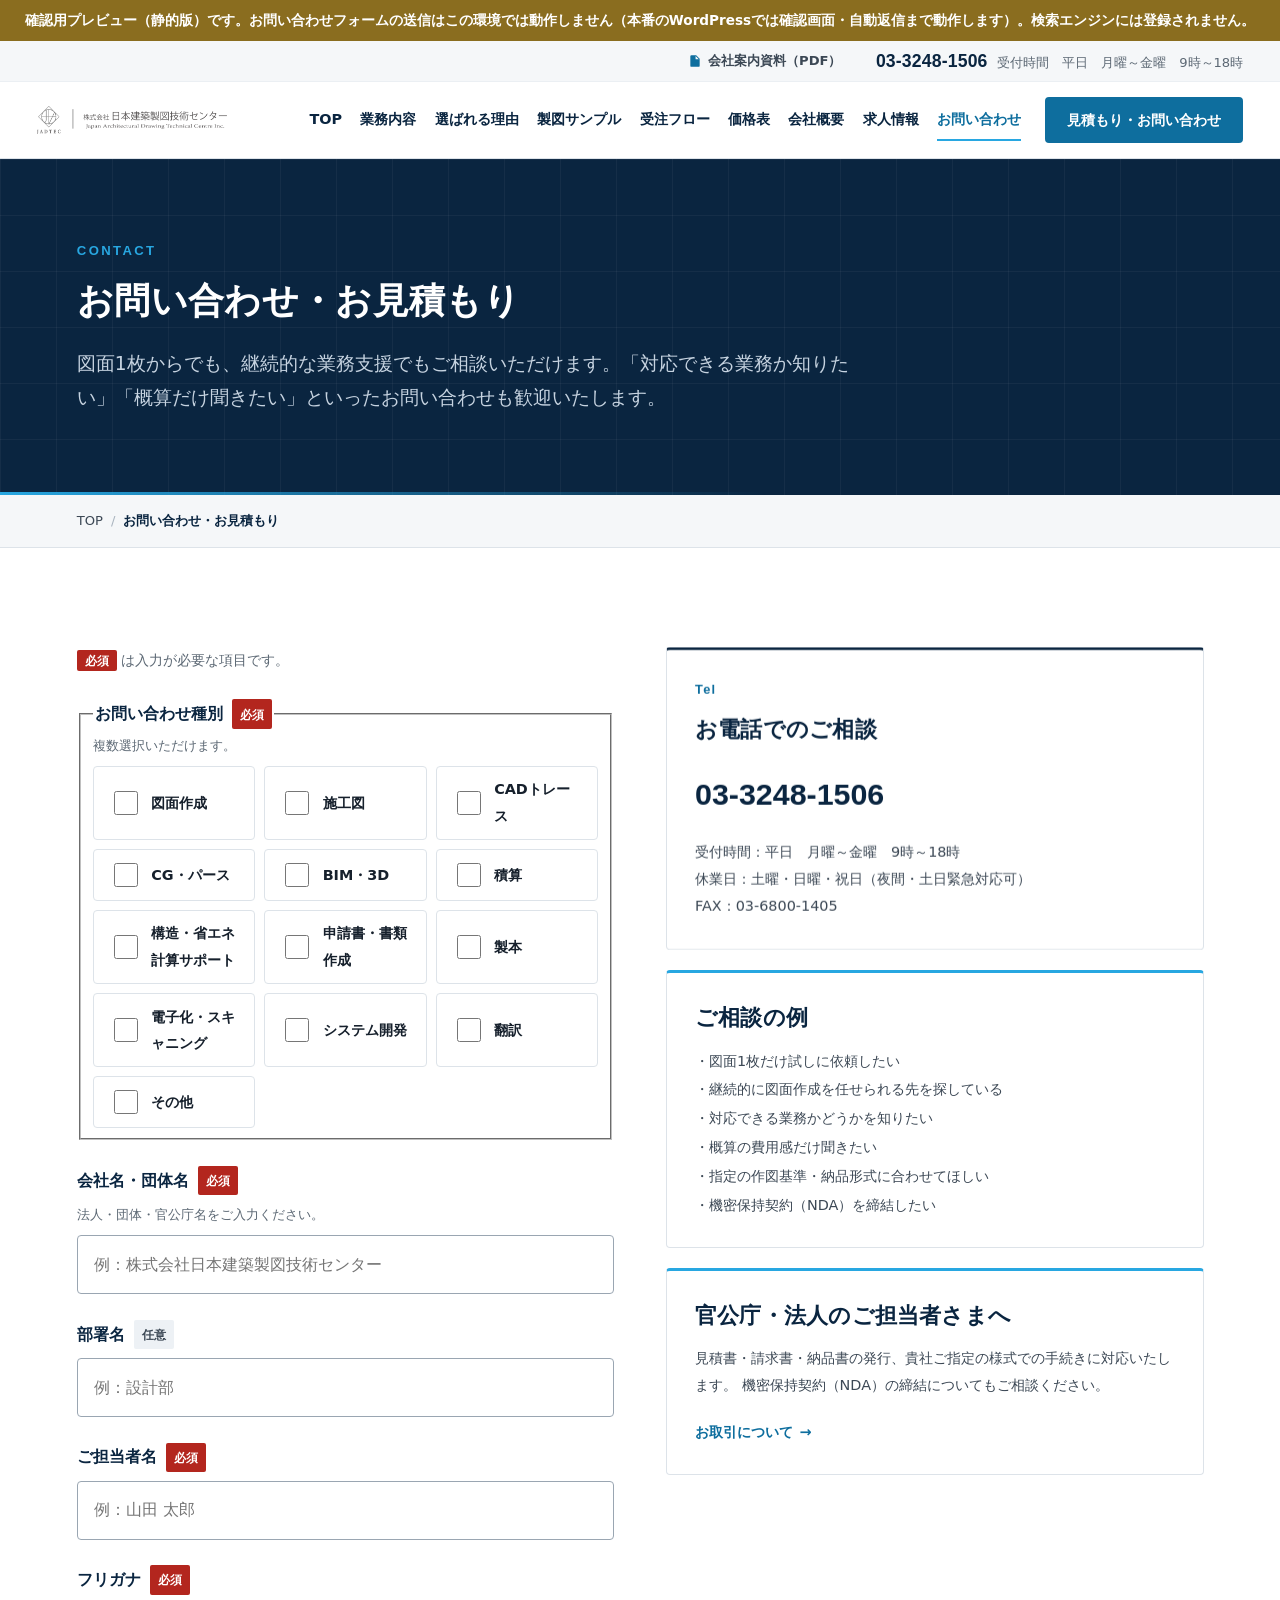
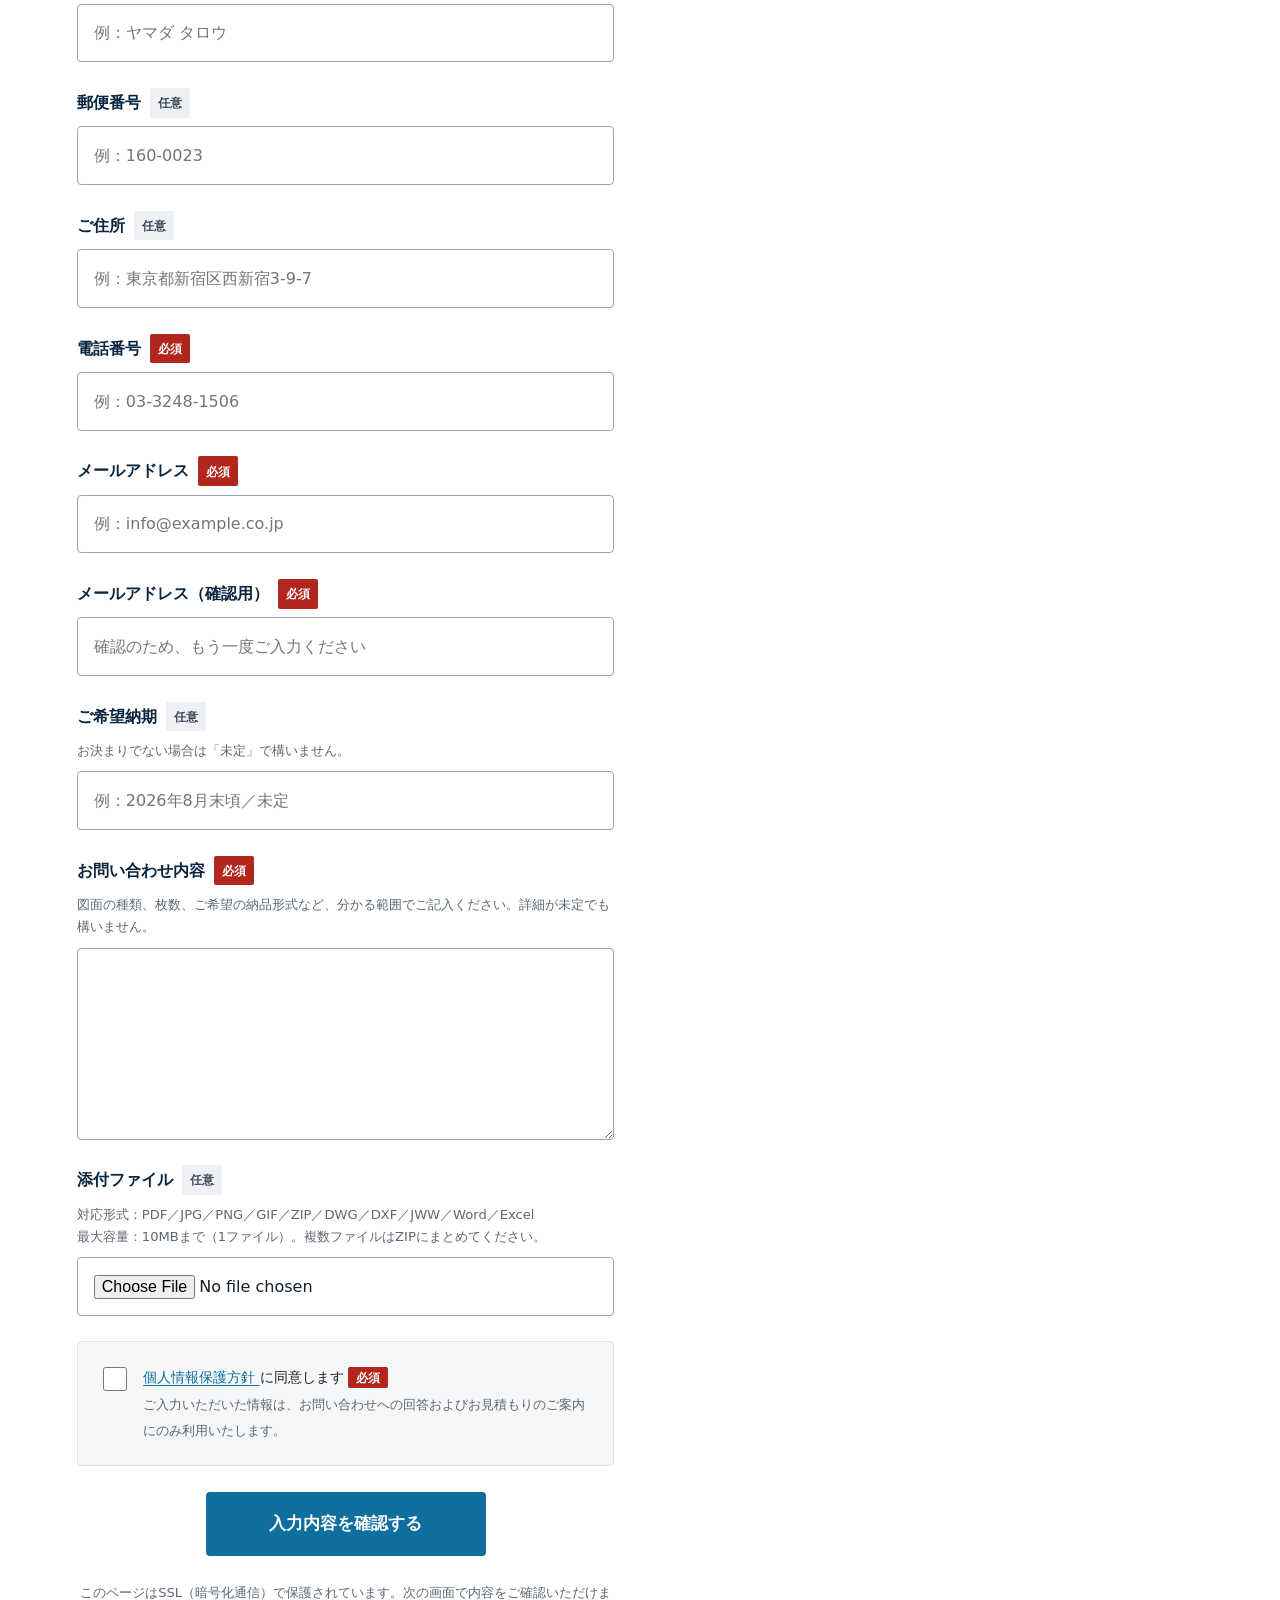
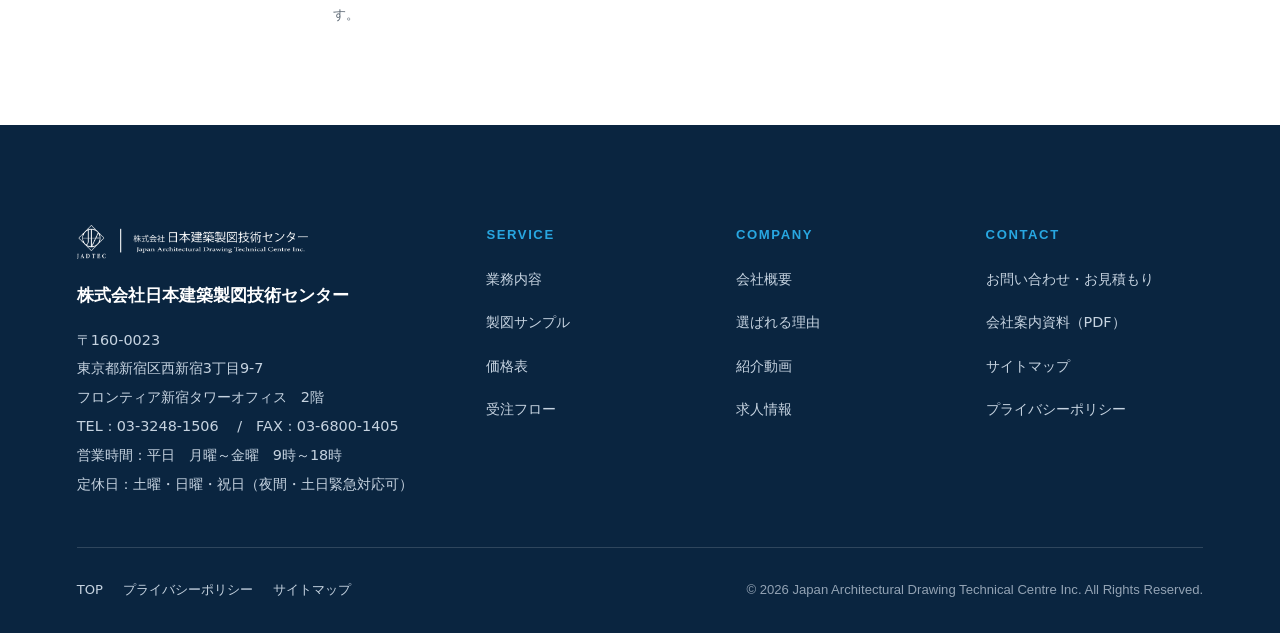
==== commit cdf99b4f: "VR・3DCGパースを拡充：ビフォーアフター比較スライダー、3DCGウォークスルー動画（自己ホスト・50MB）、紹介動画を高画質編集版（17MB）に差し替え" ====
--- a/contact/index.html
+++ b/contact/index.html
@@ -181,8 +181,8 @@
 					
 					<form class="form" method="post" enctype="multipart/form-data" data-once onsubmit="alert('確認用プレビューのため送信は無効です。本番環境では確認画面へ進めます。');return false;"
 					      style="margin-top:0">
-						<input type="hidden" id="jadtec_nonce" name="jadtec_nonce" value="bf1b16df60" /><input type="hidden" name="_wp_http_referer" value="/contact/" />						<input type="hidden" name="jadtec_action_step" value="confirm">
-						<input type="hidden" name="jadtec_started_at" value="1784608346">
+						<input type="hidden" id="jadtec_nonce" name="jadtec_nonce" value="8f45a5a5b1" /><input type="hidden" name="_wp_http_referer" value="/contact/" />						<input type="hidden" name="jadtec_action_step" value="confirm">
+						<input type="hidden" name="jadtec_started_at" value="1784737566">
 						<input type="hidden" name="jadtec_file_token" value="">
 
 						<!-- ハニーポット（人には見えない。botが埋めたら弾く） -->
--- a/wp-content/themes/jadtec/assets/css/main.css
+++ b/wp-content/themes/jadtec/assets/css/main.css
@@ -1309,3 +1309,66 @@
   font-size: var(--fs-sm); line-height: 1.8; color: var(--navy-900); font-weight: 500;
 }
 .pano-figure__note::before { content: "🖱 "; }
+
+/* 業務内容ページ VR・3DCGパースの全幅動画（2列）で、キャプションの高さを揃える */
+.grid--2 > .video-item { margin: 0; }
+
+/* ==========================================================================
+   22. ビフォー／アフター 比較スライダー
+   ========================================================================== */
+.compare-figure { margin: 0; }
+.compare {
+  position: relative;
+  aspect-ratio: 20 / 11;              /* 素材は1600×880 */
+  border: 1px solid var(--line); border-radius: var(--radius);
+  overflow: hidden;
+  cursor: ew-resize; touch-action: none; user-select: none;
+  background: var(--bg-alt);
+}
+.compare picture, .compare__base img, .compare__top img {
+  display: block; width: 100%; height: 100%; object-fit: cover;
+}
+.compare__base { position: absolute; inset: 0; }
+.compare__top {
+  position: absolute; inset: 0;
+  /* 左からの表示幅を --pos で制御（右側をクリップ） */
+  clip-path: inset(0 calc(100% - var(--pos, 50%)) 0 0);
+}
+.compare__divider {
+  position: absolute; top: 0; bottom: 0; left: var(--pos, 50%);
+  width: 2px; margin-left: -1px; background: #fff;
+  box-shadow: 0 0 0 1px rgba(10,37,64,.25);
+  pointer-events: none;
+}
+.compare__knob {
+  position: absolute; top: 50%; left: 50%; transform: translate(-50%, -50%);
+  width: 44px; height: 44px; border-radius: 50%;
+  background: #fff; color: var(--navy-900);
+  display: flex; align-items: center; justify-content: center;
+  box-shadow: var(--shadow);
+}
+.compare__knob svg { width: 26px; height: 26px; }
+.compare__tag {
+  position: absolute; top: .7rem; padding: .3rem .7rem; border-radius: 2px;
+  font-size: var(--fs-xs); font-weight: 700; color: #fff;
+  background: rgba(10,37,64,.72); pointer-events: none;
+}
+.compare__tag--l { left: .7rem; }
+.compare__tag--r { right: .7rem; }
+/* キーボードフォーカス時、隠しrangeでも枠を出す */
+.compare:has(.compare__range:focus-visible) { outline: 3px solid var(--focus); outline-offset: 2px; }
+
+.compare-figure__cap { margin-top: .85rem; font-size: var(--fs-sm); color: var(--ink-2); line-height: 1.8; }
+.compare-figure__hint { display: block; margin-top: .3rem; color: var(--ink-3); font-size: var(--fs-xs); }
+@media (prefers-reduced-motion: reduce) { .compare__divider { transition: none; } }
+
+/* 自己ホスト動画の再生ボタン */
+.video-frame { position: relative; }
+.video-frame__play {
+  position: absolute; top: 50%; left: 50%; transform: translate(-50%, -50%);
+  width: 68px; height: 48px; pointer-events: none;
+  transition: transform .25s ease;
+}
+.video-frame__play svg { width: 100%; height: 100%; filter: drop-shadow(0 2px 6px rgba(0,0,0,.35)); }
+.video-frame button:hover .video-frame__play { transform: translate(-50%, -50%) scale(1.08); }
+@media (prefers-reduced-motion: reduce) { .video-frame button:hover .video-frame__play { transform: translate(-50%, -50%); } }
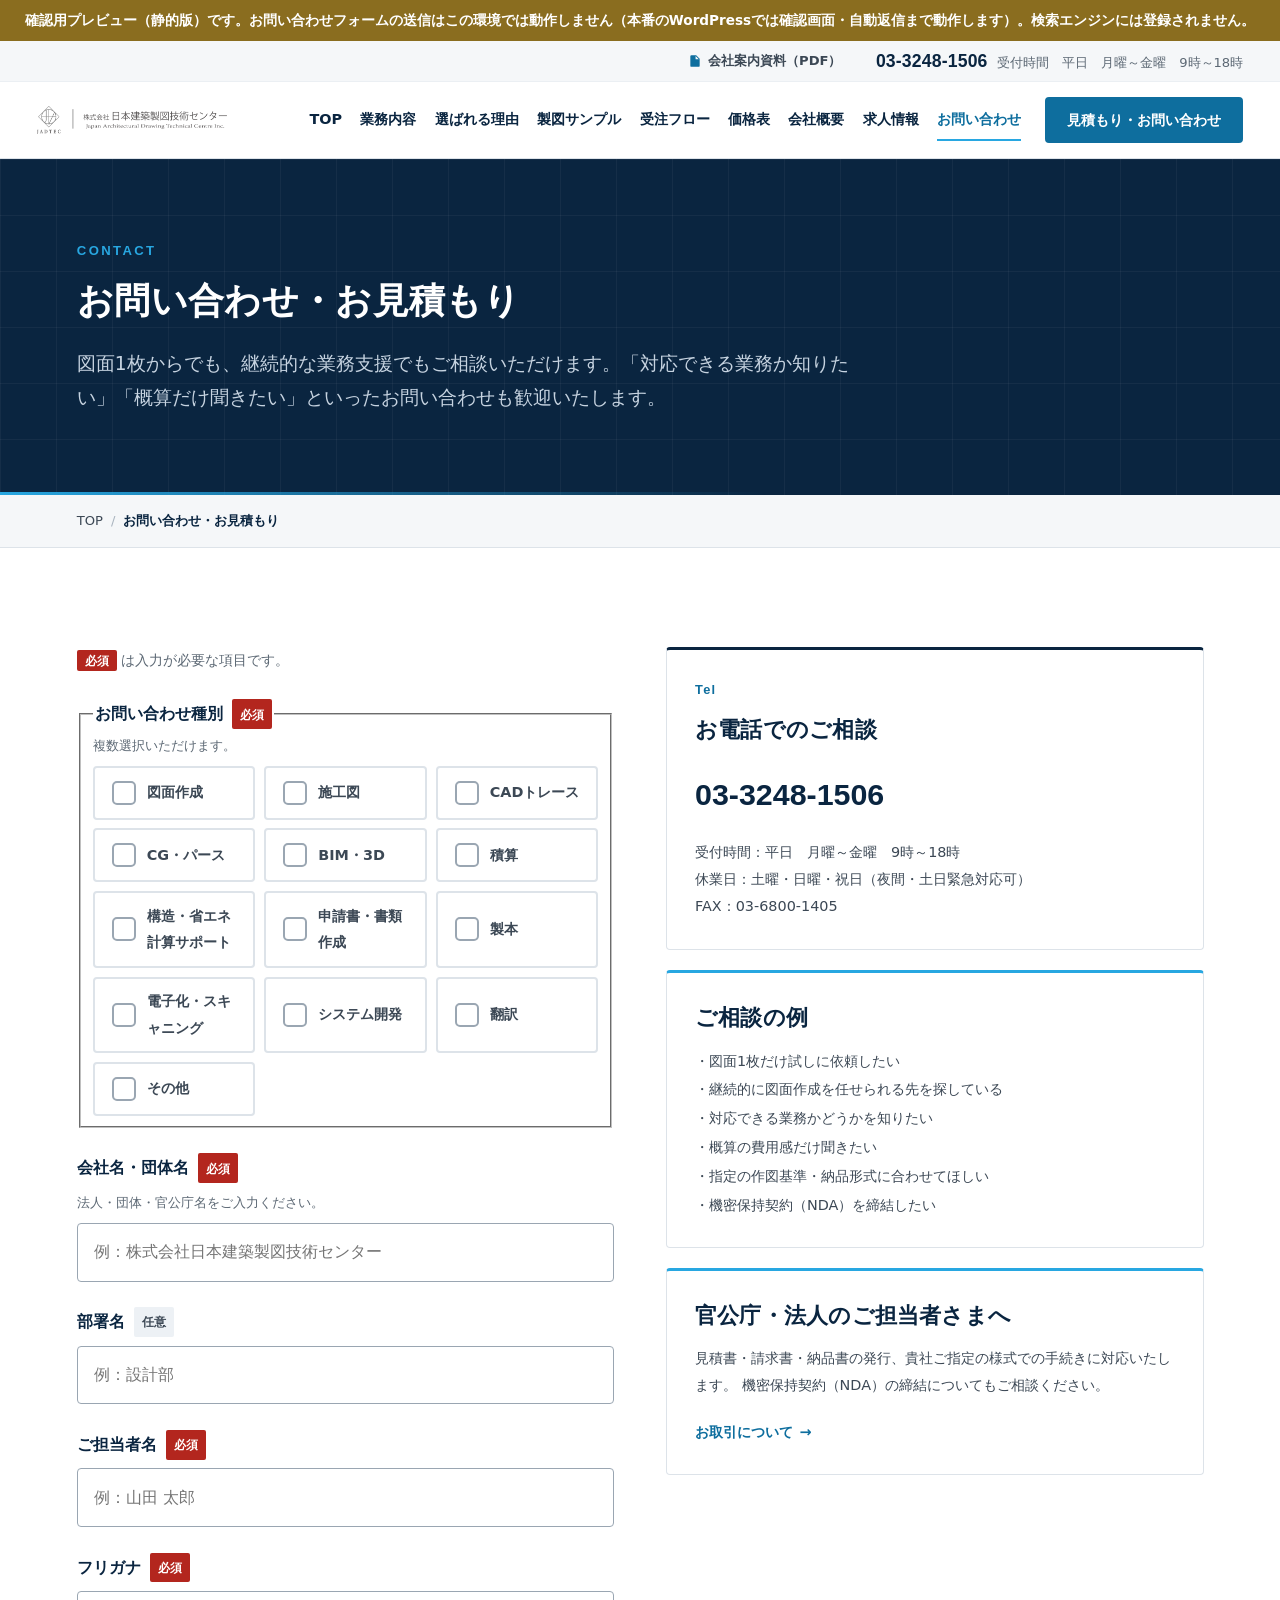
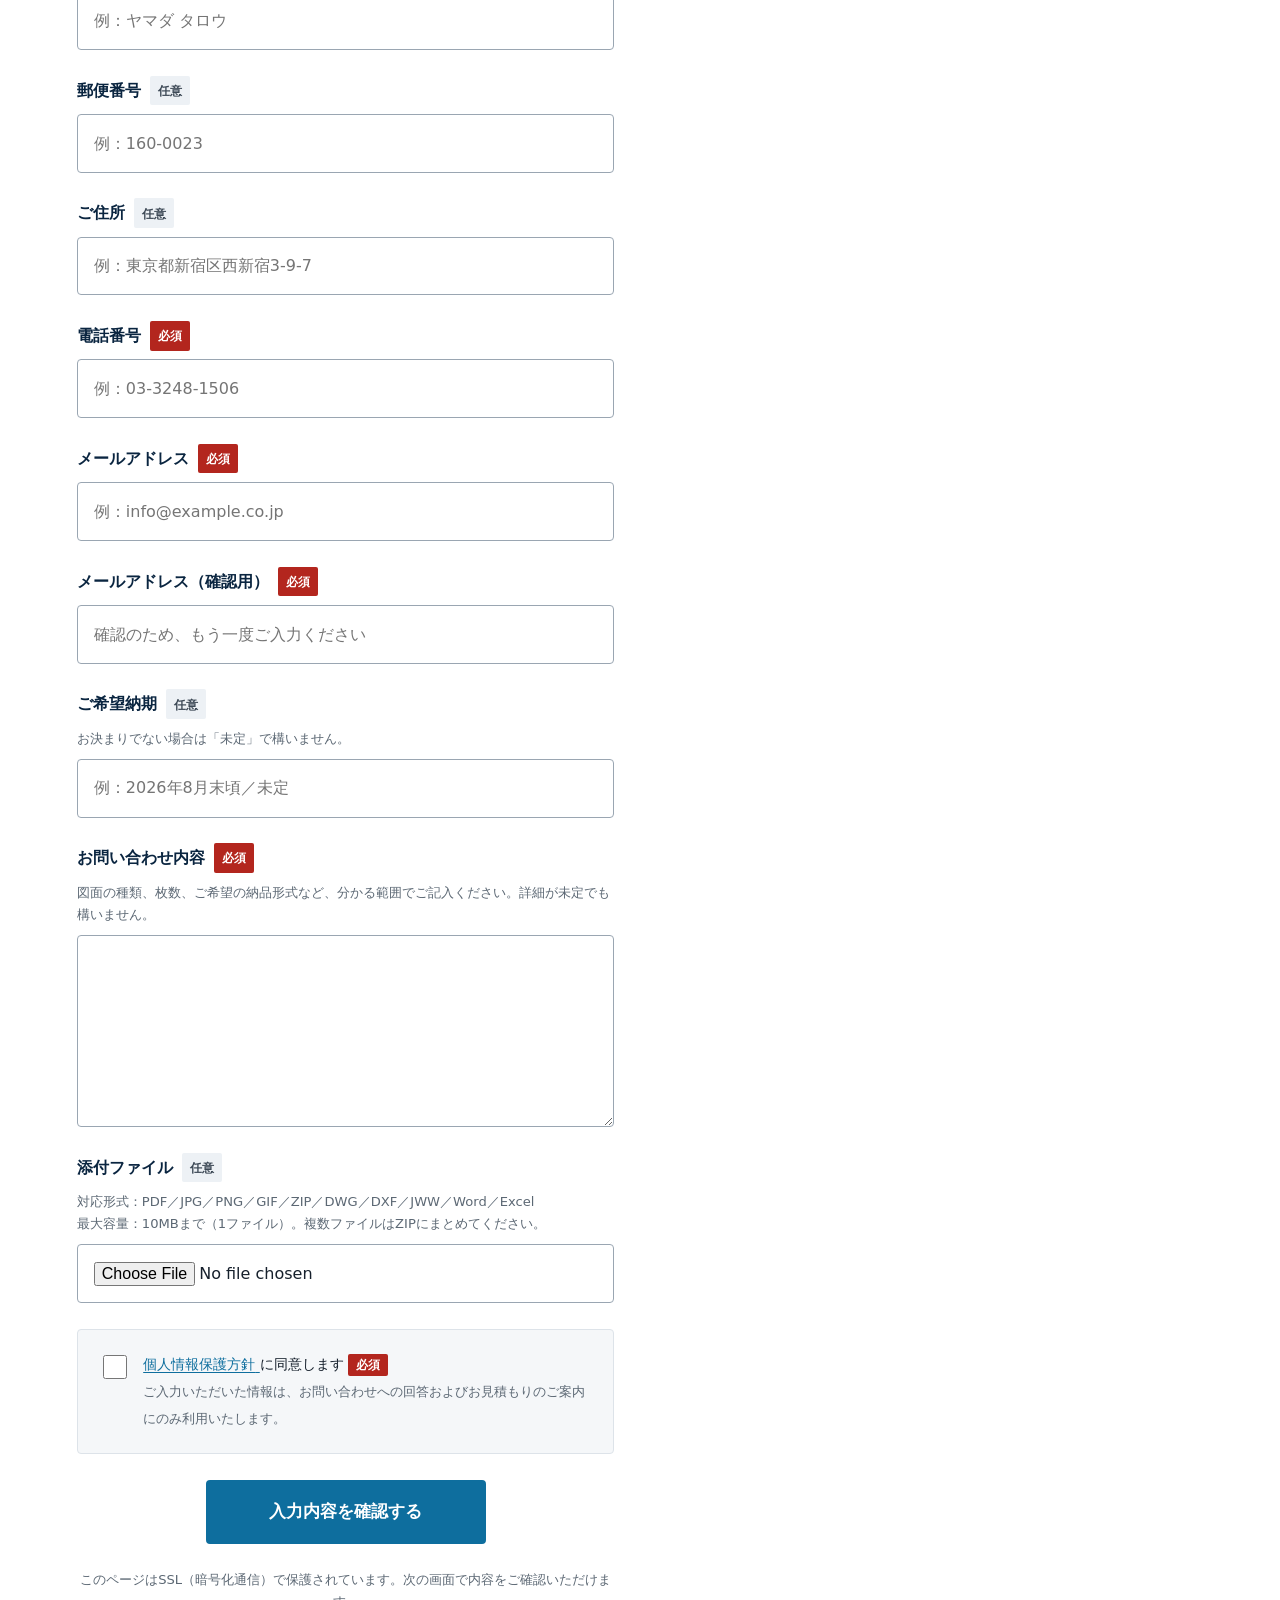
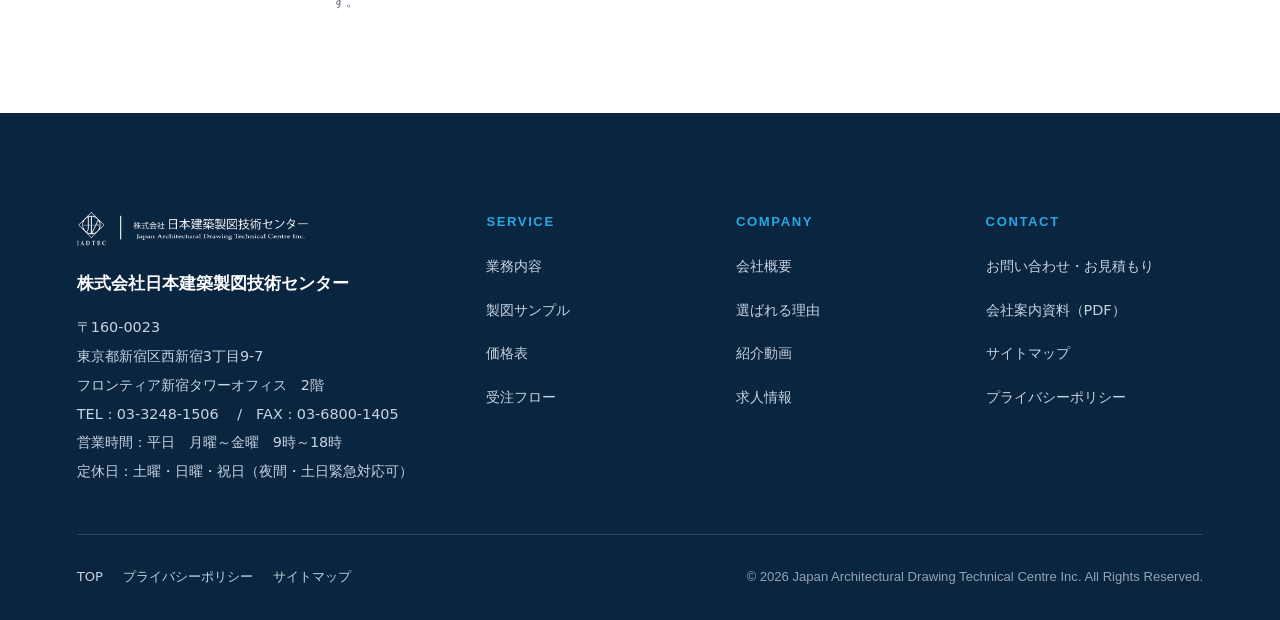
==== commit ae1e7bbb: "お問い合わせ種別を、選択状態が一目で分かるトグルボタンに改善（白いチェックマーク＋濃紺の塗り＋淡青背景）" ====
--- a/contact/index.html
+++ b/contact/index.html
@@ -182,7 +182,7 @@
 					<form class="form" method="post" enctype="multipart/form-data" data-once onsubmit="alert('確認用プレビューのため送信は無効です。本番環境では確認画面へ進めます。');return false;"
 					      style="margin-top:0">
 						<input type="hidden" id="jadtec_nonce" name="jadtec_nonce" value="8f45a5a5b1" /><input type="hidden" name="_wp_http_referer" value="/contact/" />						<input type="hidden" name="jadtec_action_step" value="confirm">
-						<input type="hidden" name="jadtec_started_at" value="1784737566">
+						<input type="hidden" name="jadtec_started_at" value="1784738413">
 						<input type="hidden" name="jadtec_file_token" value="">
 
 						<!-- ハニーポット（人には見えない。botが埋めたら弾く） -->
--- a/wp-content/themes/jadtec/assets/css/main.css
+++ b/wp-content/themes/jadtec/assets/css/main.css
@@ -706,16 +706,48 @@
 .checks { display: grid; grid-template-columns: repeat(3, 1fr); gap: .55rem; }
 @media (max-width: 899px) { .checks { grid-template-columns: repeat(2, 1fr); } }
 @media (max-width: 479px) { .checks { grid-template-columns: 1fr; } }
+/* お問い合わせ種別：クリックで選択できるトグルボタン。
+   「選択済み」が一目で分かるよう、チェックマーク＋塗り＋枠色で明示する。 */
 .check {
-  display: flex; align-items: center; gap: .65rem;
-  min-height: 52px; padding: .6rem 1rem;
-  background: #fff; border: 1px solid var(--line); border-radius: var(--radius);
-  font-size: var(--fs-sm); font-weight: 600; cursor: pointer;
+  display: flex; align-items: center; gap: .7rem;
+  min-height: 54px; padding: .6rem 1.05rem;
+  background: #fff; border: 2px solid var(--line); border-radius: var(--radius);
+  font-size: var(--fs-sm); font-weight: 600; color: var(--ink-2);
+  cursor: pointer;
+  transition: border-color .15s ease, background-color .15s ease, box-shadow .15s ease;
 }
 .check:hover { border-color: var(--brand); background: var(--brand-tint); }
-.check:has(input:checked) { border-color: var(--navy-900); background: var(--brand-tint); }
+
+/* チェックボックスを自作の四角に置き換え、チェック時は濃紺＋白いレ点 */
+.check input {
+  appearance: none; -webkit-appearance: none;
+  width: 24px; height: 24px; flex: none; margin: 0;
+  border: 2px solid #9AA6B2; border-radius: 5px; background: #fff;
+  position: relative; cursor: pointer;
+  transition: background-color .15s ease, border-color .15s ease;
+}
+.check input::after {
+  content: ""; position: absolute; left: 7px; top: 3px;
+  width: 6px; height: 11px;
+  border: solid #fff; border-width: 0 3px 3px 0;
+  transform: rotate(45deg) scale(0);
+  transition: transform .15s ease;
+}
+.check input:checked { background: var(--navy-900); border-color: var(--navy-900); }
+.check input:checked::after { transform: rotate(45deg) scale(1); }
+.check input:focus-visible { outline: 3px solid var(--focus); outline-offset: 2px; }
+
+/* 選択済みチップ：枠を濃紺、背景を淡いブルー、文字を濃く太く */
+.check:has(input:checked) {
+  border-color: var(--navy-900);
+  background: var(--brand-tint);
+  box-shadow: inset 0 0 0 1px var(--navy-900);
+}
+.check:has(input:checked) { color: var(--navy-900); font-weight: 700; }
 .check:has(input:focus-visible) { outline: 3px solid var(--focus); outline-offset: 2px; }
-.check input { width: 24px; height: 24px; flex: none; accent-color: var(--navy-900); }
+@media (prefers-reduced-motion: reduce) {
+  .check, .check input, .check input::after { transition: none; }
+}
 
 .consent {
   display: flex; align-items: flex-start; gap: .8rem;
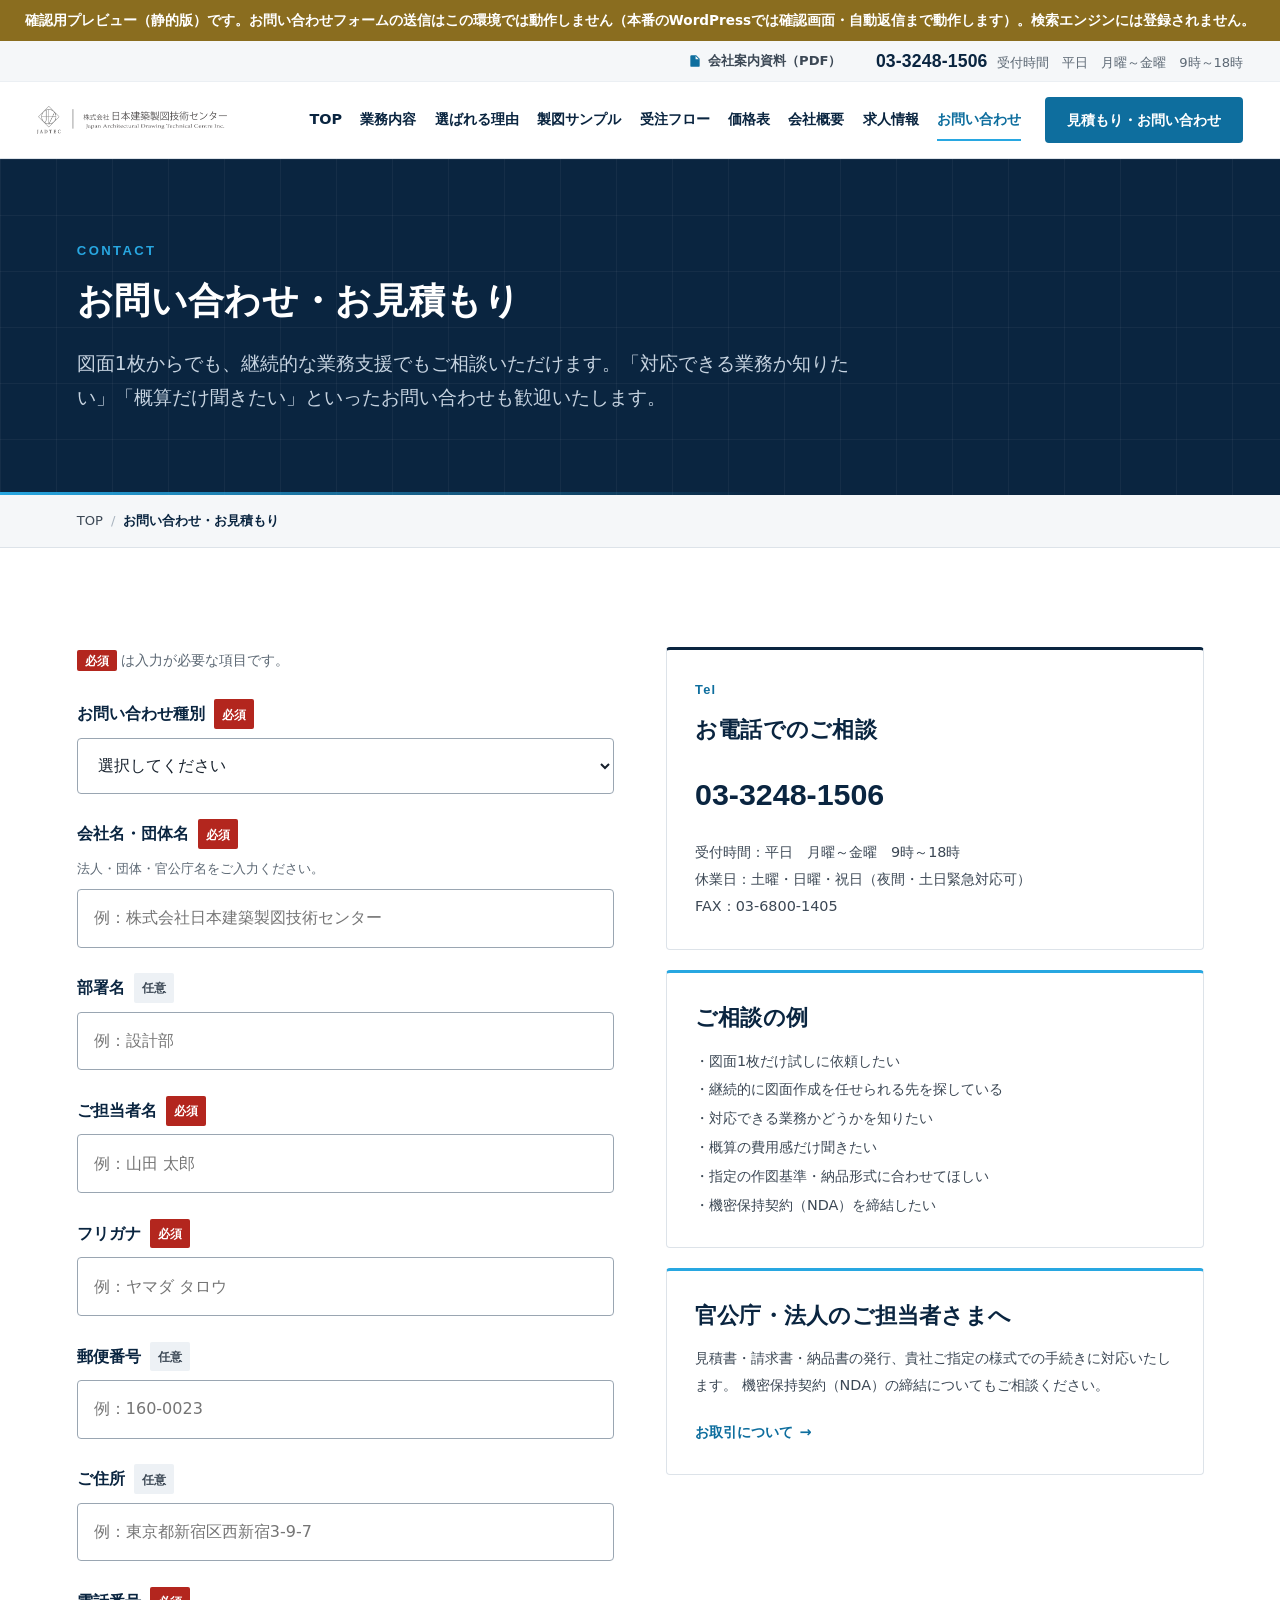
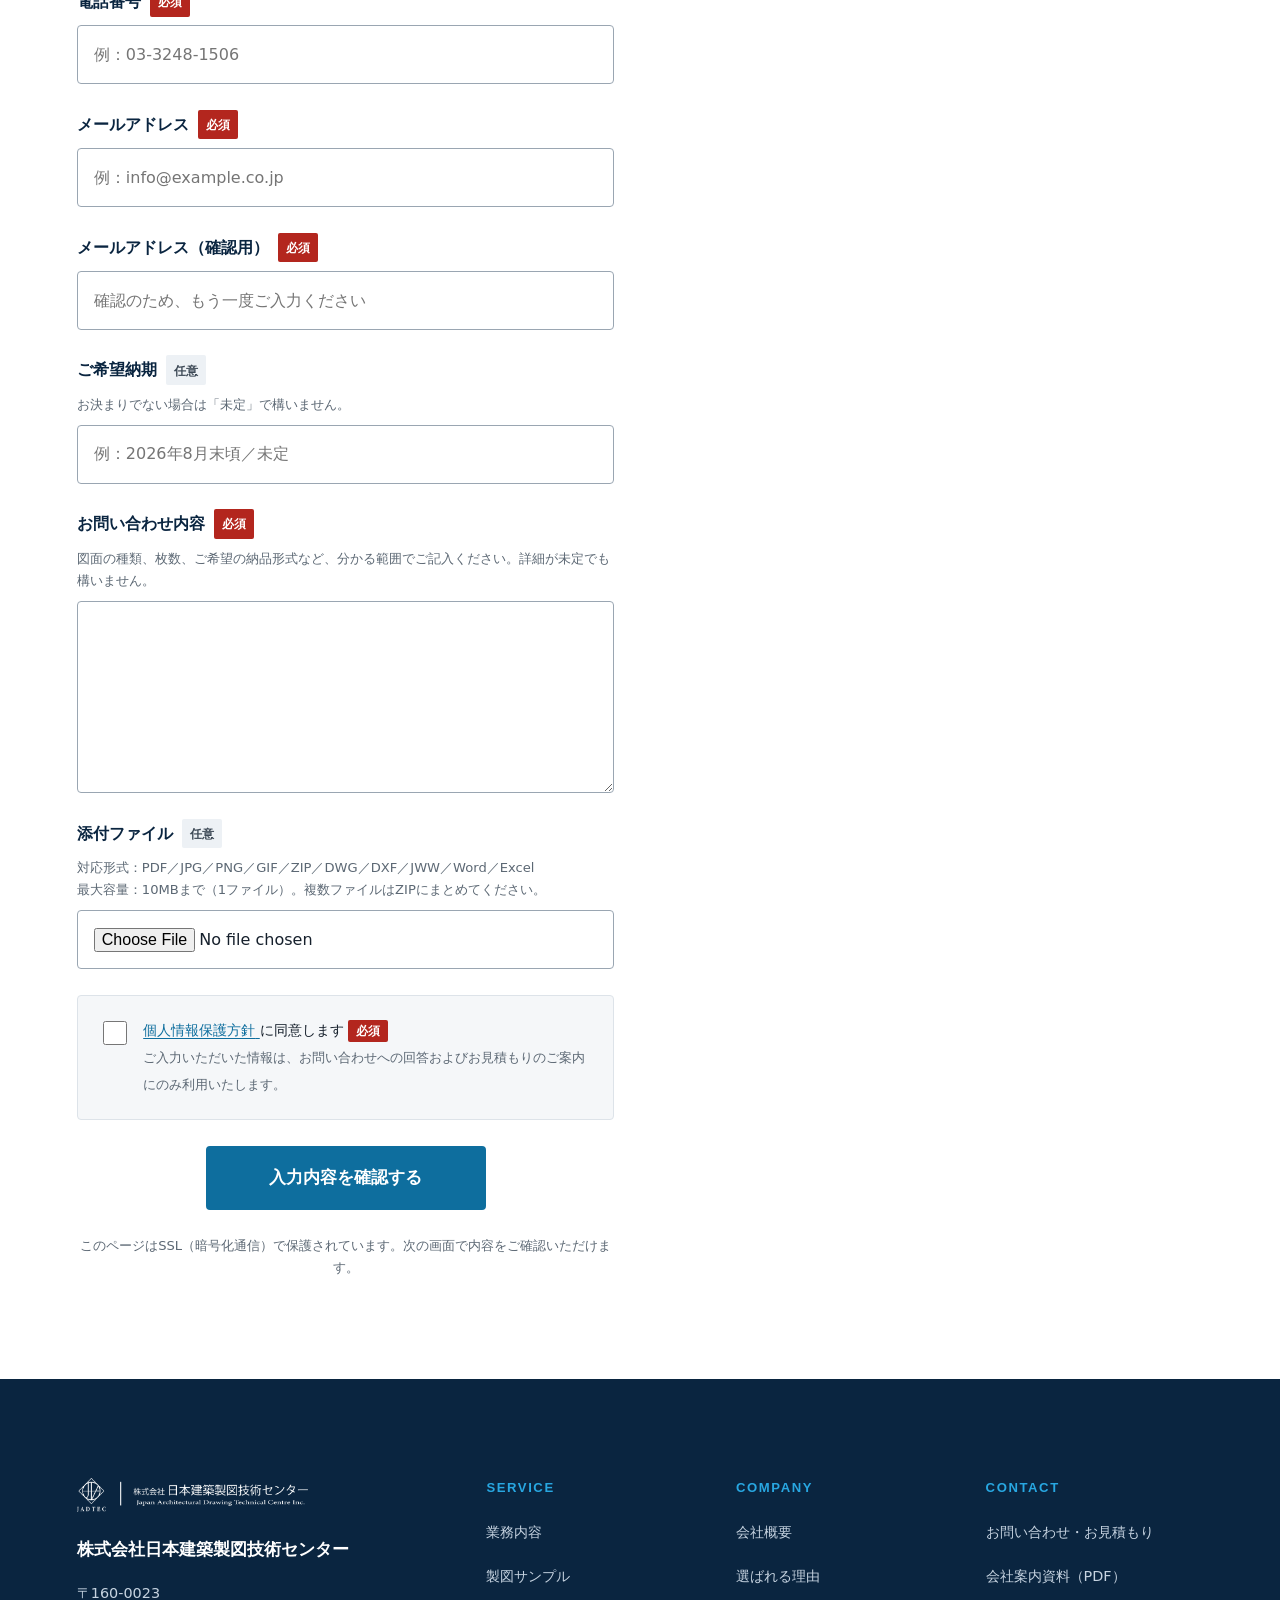
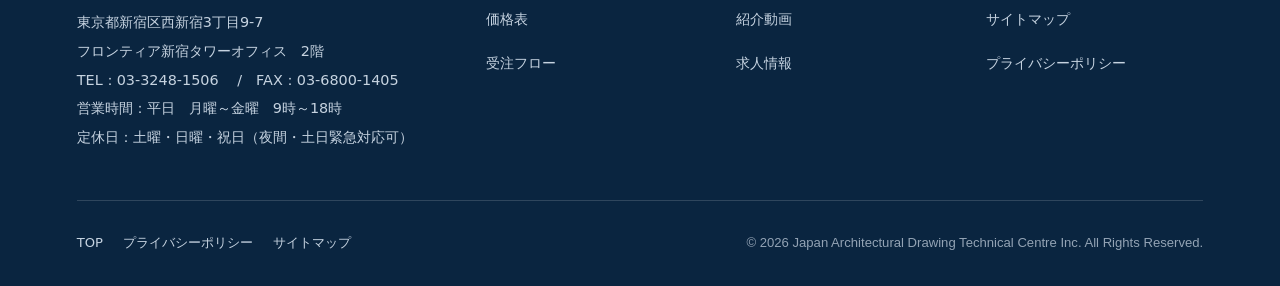
==== commit d540e718: "お問い合わせ種別をプルダウン（単一選択）に変更。バックエンドの検証・確認画面・メールも単一値に対応" ====
--- a/contact/index.html
+++ b/contact/index.html
@@ -182,7 +182,7 @@
 					<form class="form" method="post" enctype="multipart/form-data" data-once onsubmit="alert('確認用プレビューのため送信は無効です。本番環境では確認画面へ進めます。');return false;"
 					      style="margin-top:0">
 						<input type="hidden" id="jadtec_nonce" name="jadtec_nonce" value="8f45a5a5b1" /><input type="hidden" name="_wp_http_referer" value="/contact/" />						<input type="hidden" name="jadtec_action_step" value="confirm">
-						<input type="hidden" name="jadtec_started_at" value="1784738413">
+						<input type="hidden" name="jadtec_started_at" value="1784738809">
 						<input type="hidden" name="jadtec_file_token" value="">
 
 						<!-- ハニーポット（人には見えない。botが埋めたら弾く） -->
@@ -195,80 +195,42 @@
 							<span class="req">必須</span> は入力が必要な項目です。
 						</p>
 
-						<!-- お問い合わせ種別 -->
-						<fieldset class="field" id="field-inquiry_type">
-							<legend class="field__label">
+						<!-- お問い合わせ種別（プルダウン） -->
+						<div class="field" id="field-inquiry_type">
+							<label class="field__label" for="jadtec_inquiry_type">
 								お問い合わせ種別 <span class="req">必須</span>
-							</legend>
-							<p class="field__hint">複数選択いただけます。</p>
-														<div class="checks">
-																	<label class="check">
-										<input type="checkbox" name="jadtec_inquiry_type[]" value="図面作成"
-											>
-										<span>図面作成</span>
-									</label>
-																	<label class="check">
-										<input type="checkbox" name="jadtec_inquiry_type[]" value="施工図"
-											>
-										<span>施工図</span>
-									</label>
-																	<label class="check">
-										<input type="checkbox" name="jadtec_inquiry_type[]" value="CADトレース"
-											>
-										<span>CADトレース</span>
-									</label>
-																	<label class="check">
-										<input type="checkbox" name="jadtec_inquiry_type[]" value="CG・パース"
-											>
-										<span>CG・パース</span>
-									</label>
-																	<label class="check">
-										<input type="checkbox" name="jadtec_inquiry_type[]" value="BIM・3D"
-											>
-										<span>BIM・3D</span>
-									</label>
-																	<label class="check">
-										<input type="checkbox" name="jadtec_inquiry_type[]" value="積算"
-											>
-										<span>積算</span>
-									</label>
-																	<label class="check">
-										<input type="checkbox" name="jadtec_inquiry_type[]" value="構造・省エネ計算サポート"
-											>
-										<span>構造・省エネ計算サポート</span>
-									</label>
-																	<label class="check">
-										<input type="checkbox" name="jadtec_inquiry_type[]" value="申請書・書類作成"
-											>
-										<span>申請書・書類作成</span>
-									</label>
-																	<label class="check">
-										<input type="checkbox" name="jadtec_inquiry_type[]" value="製本"
-											>
-										<span>製本</span>
-									</label>
-																	<label class="check">
-										<input type="checkbox" name="jadtec_inquiry_type[]" value="電子化・スキャニング"
-											>
-										<span>電子化・スキャニング</span>
-									</label>
-																	<label class="check">
-										<input type="checkbox" name="jadtec_inquiry_type[]" value="システム開発"
-											>
-										<span>システム開発</span>
-									</label>
-																	<label class="check">
-										<input type="checkbox" name="jadtec_inquiry_type[]" value="翻訳"
-											>
-										<span>翻訳</span>
-									</label>
-																	<label class="check">
-										<input type="checkbox" name="jadtec_inquiry_type[]" value="その他"
-											>
-										<span>その他</span>
-									</label>
-															</div>
-						</fieldset>
+							</label>
+														<select class="select" id="jadtec_inquiry_type" name="jadtec_inquiry_type" required
+								>
+								<option value="">選択してください</option>
+																	<option value="図面作成" >
+										図面作成									</option>
+																	<option value="施工図" >
+										施工図									</option>
+																	<option value="CADトレース" >
+										CADトレース									</option>
+																	<option value="CG・パース" >
+										CG・パース									</option>
+																	<option value="BIM・3D" >
+										BIM・3D									</option>
+																	<option value="積算" >
+										積算									</option>
+																	<option value="構造・省エネ計算サポート" >
+										構造・省エネ計算サポート									</option>
+																	<option value="申請書・書類作成" >
+										申請書・書類作成									</option>
+																	<option value="製本" >
+										製本									</option>
+																	<option value="電子化・スキャニング" >
+										電子化・スキャニング									</option>
+																	<option value="システム開発" >
+										システム開発									</option>
+																	<option value="翻訳" >
+										翻訳									</option>
+																	<option value="その他" >
+										その他									</option>
+															</select>
+						</div>
 
 													<div class="field" id="field-company">
 								<label class="field__label" for="jadtec_company">
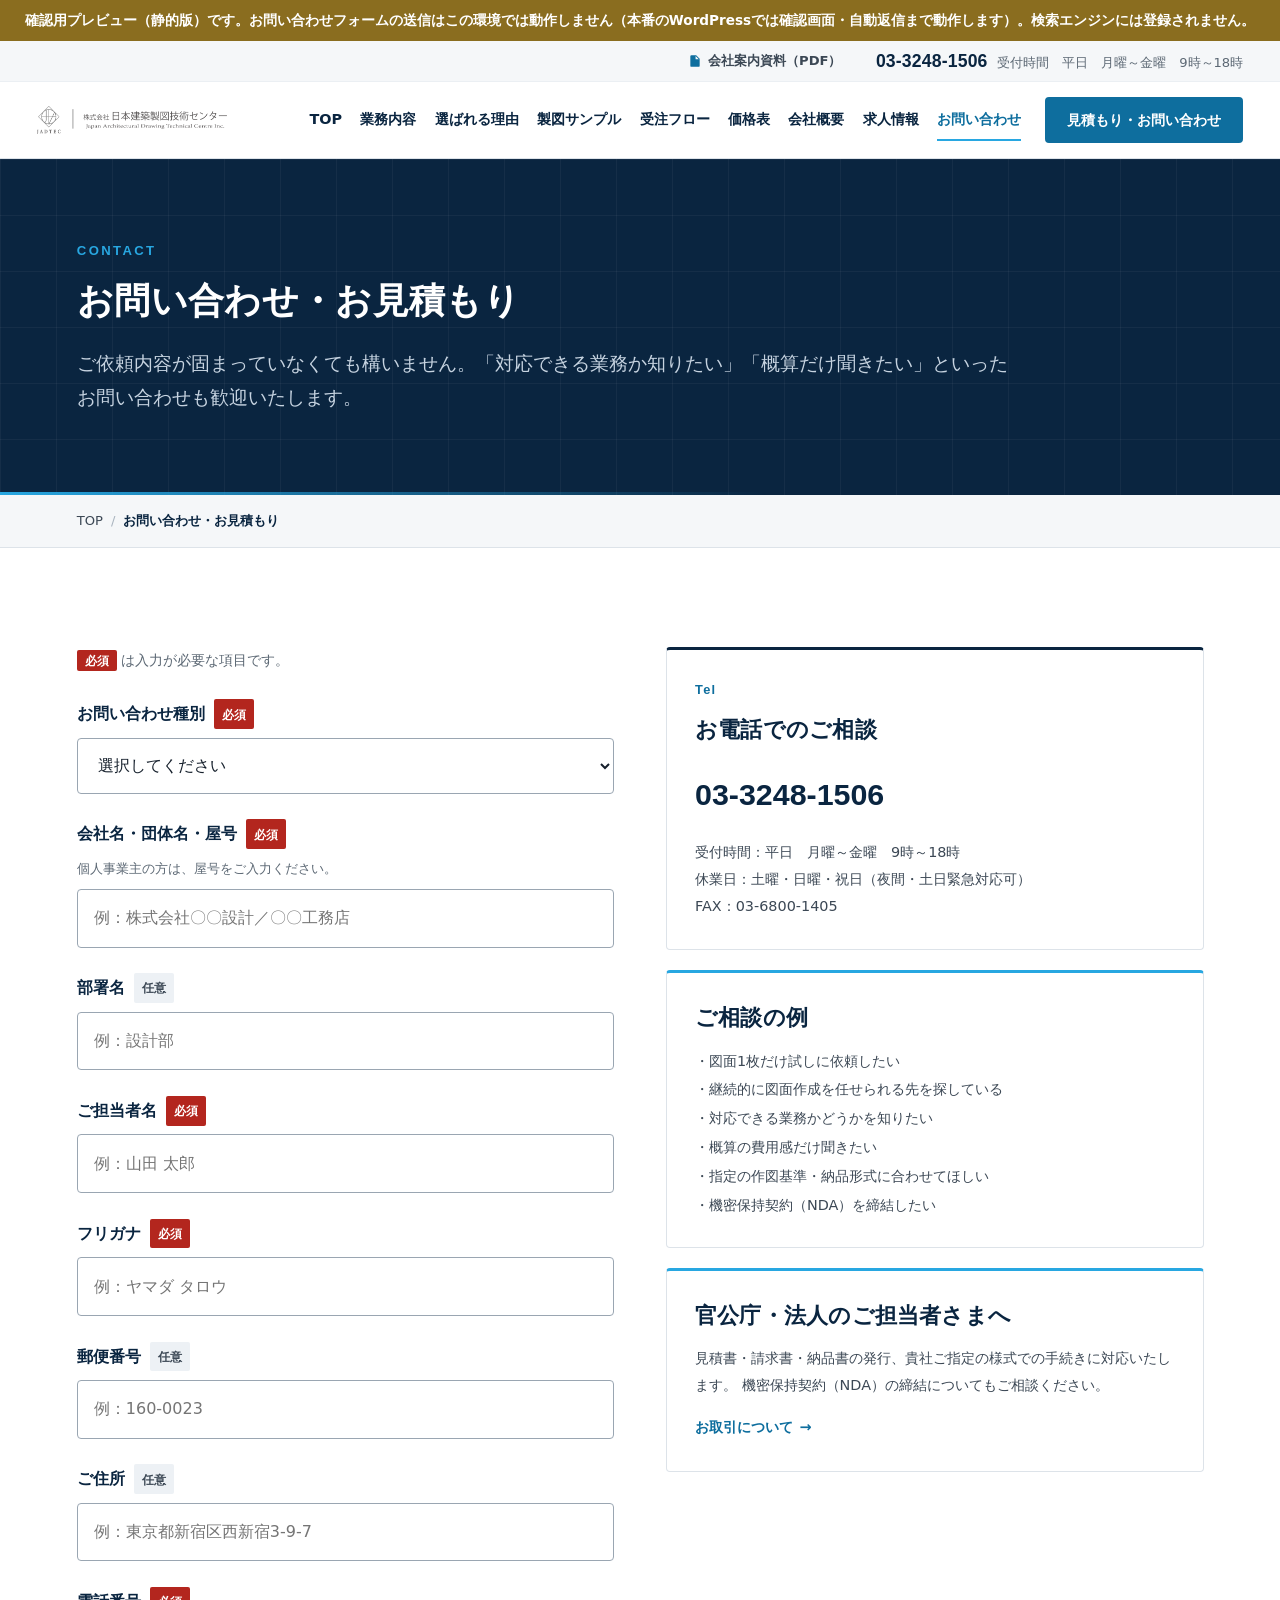
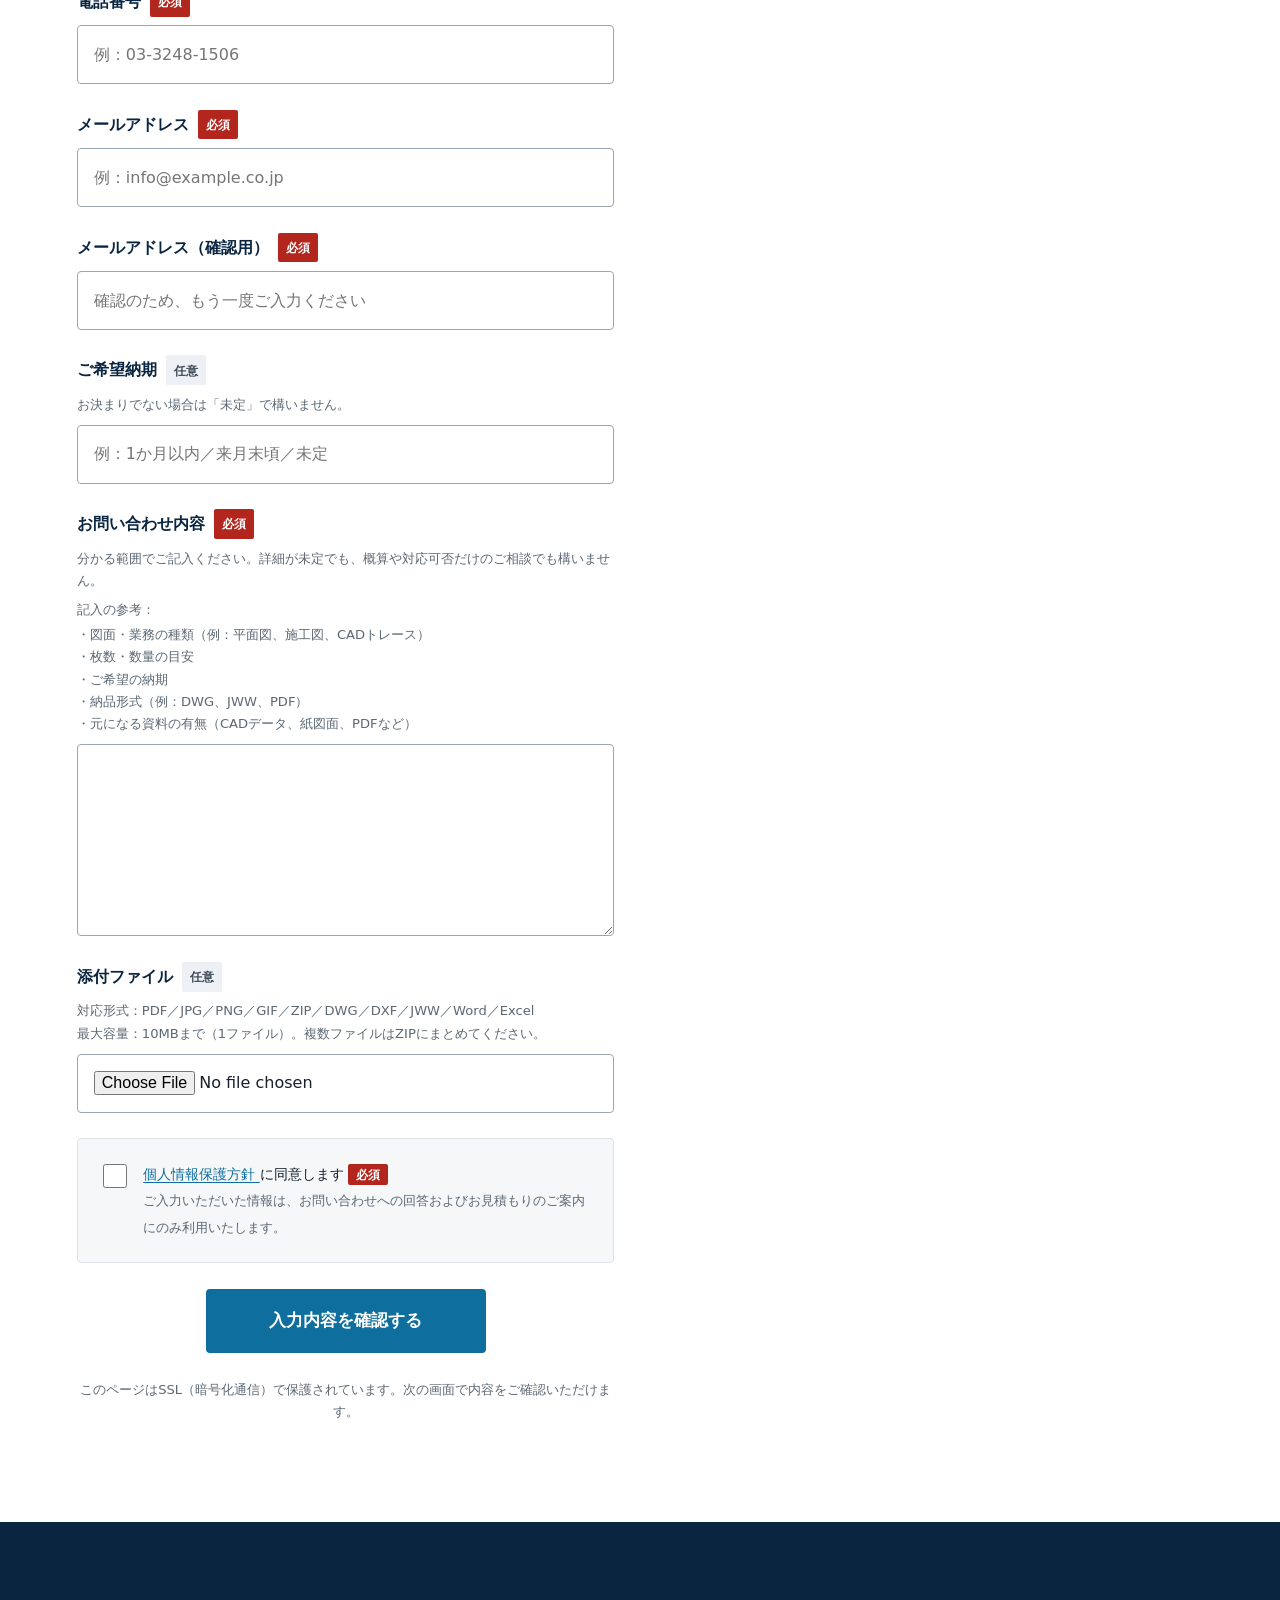
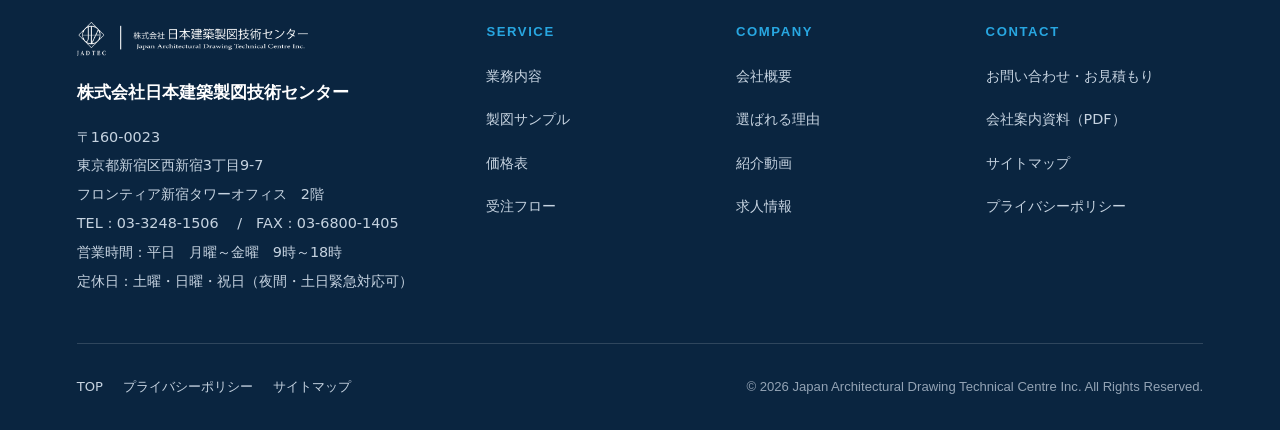
==== commit 0d97f41e: "公開前の最終調整：トップ整理・製図サンプル前倒し・ボタン優先順位・フォーム改善・指示PDFの反映漏れ修正 - トップ：セクションの役割を整理（業務カードを1文に、選ばれる理由4項目、数値帯を削除）、製" ====
--- a/contact/index.html
+++ b/contact/index.html
@@ -1,22 +1,21 @@
 <!doctype html>
-<html lang="en-US">
+<html lang="ja">
 <head>
 	<meta charset="UTF-8">
-	<meta name="robots" content="noindex, nofollow">
-<meta name="viewport" content="width=device-width, initial-scale=1">
+	<meta name="viewport" content="width=device-width, initial-scale=1">
 	<link rel="icon" href="../wp-content/themes/jadtec/assets/img/favicon.ico" sizes="any">
 	<link rel="icon" type="image/png" href="../wp-content/themes/jadtec/assets/img/favicon-32.png" sizes="32x32">
 	<link rel="apple-touch-icon" href="../wp-content/themes/jadtec/assets/img/favicon-180.png">
 	<title>お問い合わせ・お見積もり依頼｜JADTEC</title>
-<meta name='robots' content='max-image-preview:large' />
+<link rel="stylesheet" href="../wp-content/themes/jadtec/assets/css/main.css">
 	<meta name="description" content="建築図面の作成、CADトレース、施工図、積算、BIM・3D、申請書作成などのご相談・お見積もり依頼はこちらから。図面1枚からのご依頼、継続的な業務支援のご相談も承ります。">
-	<link rel="canonical" href="index.html">
+	<link rel="canonical" href="../contact/index.html">
 
 	<meta property="og:type" content="article">
 	<meta property="og:site_name" content="株式会社日本建築製図技術センター">
 	<meta property="og:title" content="お問い合わせ・お見積もり依頼｜JADTEC">
 	<meta property="og:description" content="建築図面の作成、CADトレース、施工図、積算、BIM・3D、申請書作成などのご相談・お見積もり依頼はこちらから。図面1枚からのご依頼、継続的な業務支援のご相談も承ります。">
-	<meta property="og:url" content="https://jadtec.tokyo/contact/">
+	<meta property="og:url" content="../contact/index.html">
 	<meta property="og:image" content="../wp-content/themes/jadtec/assets/img/ogp.jpg">
 	<meta property="og:locale" content="ja_JP">
 	<meta name="twitter:card" content="summary_large_image">
@@ -25,17 +24,7 @@
 	<meta name="twitter:image" content="../wp-content/themes/jadtec/assets/img/ogp.jpg">
 	<meta name="format-detection" content="telephone=no">
 	<meta name="theme-color" content="#0A2540">
-	<style id="wp-img-auto-sizes-contain-inline-css">
-img:is([sizes=auto i],[sizes^="auto," i]){contain-intrinsic-size:3000px 1500px}
-/*# sourceURL=wp-img-auto-sizes-contain-inline-css */
-</style>
-
-<style id="global-styles-inline-css">
-:root{--wp--preset--aspect-ratio--square: 1;--wp--preset--aspect-ratio--4-3: 4/3;--wp--preset--aspect-ratio--3-4: 3/4;--wp--preset--aspect-ratio--3-2: 3/2;--wp--preset--aspect-ratio--2-3: 2/3;--wp--preset--aspect-ratio--16-9: 16/9;--wp--preset--aspect-ratio--9-16: 9/16;--wp--preset--color--black: #000000;--wp--preset--color--cyan-bluish-gray: #abb8c3;--wp--preset--color--white: #ffffff;--wp--preset--color--pale-pink: #f78da7;--wp--preset--color--vivid-red: #cf2e2e;--wp--preset--color--luminous-vivid-orange: #ff6900;--wp--preset--color--luminous-vivid-amber: #fcb900;--wp--preset--color--light-green-cyan: #7bdcb5;--wp--preset--color--vivid-green-cyan: #00d084;--wp--preset--color--pale-cyan-blue: #8ed1fc;--wp--preset--color--vivid-cyan-blue: #0693e3;--wp--preset--color--vivid-purple: #9b51e0;--wp--preset--gradient--vivid-cyan-blue-to-vivid-purple: linear-gradient(135deg,rgb(6,147,227) 0%,rgb(155,81,224) 100%);--wp--preset--gradient--light-green-cyan-to-vivid-green-cyan: linear-gradient(135deg,rgb(122,220,180) 0%,rgb(0,208,130) 100%);--wp--preset--gradient--luminous-vivid-amber-to-luminous-vivid-orange: linear-gradient(135deg,rgb(252,185,0) 0%,rgb(255,105,0) 100%);--wp--preset--gradient--luminous-vivid-orange-to-vivid-red: linear-gradient(135deg,rgb(255,105,0) 0%,rgb(207,46,46) 100%);--wp--preset--gradient--very-light-gray-to-cyan-bluish-gray: linear-gradient(135deg,rgb(238,238,238) 0%,rgb(169,184,195) 100%);--wp--preset--gradient--cool-to-warm-spectrum: linear-gradient(135deg,rgb(74,234,220) 0%,rgb(151,120,209) 20%,rgb(207,42,186) 40%,rgb(238,44,130) 60%,rgb(251,105,98) 80%,rgb(254,248,76) 100%);--wp--preset--gradient--blush-light-purple: linear-gradient(135deg,rgb(255,206,236) 0%,rgb(152,150,240) 100%);--wp--preset--gradient--blush-bordeaux: linear-gradient(135deg,rgb(254,205,165) 0%,rgb(254,45,45) 50%,rgb(107,0,62) 100%);--wp--preset--gradient--luminous-dusk: linear-gradient(135deg,rgb(255,203,112) 0%,rgb(199,81,192) 50%,rgb(65,88,208) 100%);--wp--preset--gradient--pale-ocean: linear-gradient(135deg,rgb(255,245,203) 0%,rgb(182,227,212) 50%,rgb(51,167,181) 100%);--wp--preset--gradient--electric-grass: linear-gradient(135deg,rgb(202,248,128) 0%,rgb(113,206,126) 100%);--wp--preset--gradient--midnight: linear-gradient(135deg,rgb(2,3,129) 0%,rgb(40,116,252) 100%);--wp--preset--font-size--small: 13px;--wp--preset--font-size--medium: 20px;--wp--preset--font-size--large: 36px;--wp--preset--font-size--x-large: 42px;--wp--preset--spacing--20: 0.44rem;--wp--preset--spacing--30: 0.67rem;--wp--preset--spacing--40: 1rem;--wp--preset--spacing--50: 1.5rem;--wp--preset--spacing--60: 2.25rem;--wp--preset--spacing--70: 3.38rem;--wp--preset--spacing--80: 5.06rem;--wp--preset--shadow--natural: 6px 6px 9px rgba(0, 0, 0, 0.2);--wp--preset--shadow--deep: 12px 12px 50px rgba(0, 0, 0, 0.4);--wp--preset--shadow--sharp: 6px 6px 0px rgba(0, 0, 0, 0.2);--wp--preset--shadow--outlined: 6px 6px 0px -3px rgb(255, 255, 255), 6px 6px rgb(0, 0, 0);--wp--preset--shadow--crisp: 6px 6px 0px rgb(0, 0, 0);}:where(body) { margin: 0; }:where(.is-layout-flex){gap: 0.5em;}:where(.is-layout-grid){gap: 0.5em;}body .is-layout-flex{display: flex;}.is-layout-flex{flex-wrap: wrap;align-items: center;}.is-layout-flex > :is(*, div){margin: 0;}body .is-layout-grid{display: grid;}.is-layout-grid > :is(*, div){margin: 0;}body{padding-top: 0px;padding-right: 0px;padding-bottom: 0px;padding-left: 0px;}:root :where(.wp-element-button, .wp-block-button__link){background-color: #32373c;border-width: 0;color: #fff;font-family: inherit;font-size: inherit;font-style: inherit;font-weight: inherit;letter-spacing: inherit;line-height: inherit;padding-top: calc(0.667em + 2px);padding-right: calc(1.333em + 2px);padding-bottom: calc(0.667em + 2px);padding-left: calc(1.333em + 2px);text-decoration: none;text-transform: inherit;}.has-black-color{color: var(--wp--preset--color--black) !important;}.has-cyan-bluish-gray-color{color: var(--wp--preset--color--cyan-bluish-gray) !important;}.has-white-color{color: var(--wp--preset--color--white) !important;}.has-pale-pink-color{color: var(--wp--preset--color--pale-pink) !important;}.has-vivid-red-color{color: var(--wp--preset--color--vivid-red) !important;}.has-luminous-vivid-orange-color{color: var(--wp--preset--color--luminous-vivid-orange) !important;}.has-luminous-vivid-amber-color{color: var(--wp--preset--color--luminous-vivid-amber) !important;}.has-light-green-cyan-color{color: var(--wp--preset--color--light-green-cyan) !important;}.has-vivid-green-cyan-color{color: var(--wp--preset--color--vivid-green-cyan) !important;}.has-pale-cyan-blue-color{color: var(--wp--preset--color--pale-cyan-blue) !important;}.has-vivid-cyan-blue-color{color: var(--wp--preset--color--vivid-cyan-blue) !important;}.has-vivid-purple-color{color: var(--wp--preset--color--vivid-purple) !important;}.has-black-background-color{background-color: var(--wp--preset--color--black) !important;}.has-cyan-bluish-gray-background-color{background-color: var(--wp--preset--color--cyan-bluish-gray) !important;}.has-white-background-color{background-color: var(--wp--preset--color--white) !important;}.has-pale-pink-background-color{background-color: var(--wp--preset--color--pale-pink) !important;}.has-vivid-red-background-color{background-color: var(--wp--preset--color--vivid-red) !important;}.has-luminous-vivid-orange-background-color{background-color: var(--wp--preset--color--luminous-vivid-orange) !important;}.has-luminous-vivid-amber-background-color{background-color: var(--wp--preset--color--luminous-vivid-amber) !important;}.has-light-green-cyan-background-color{background-color: var(--wp--preset--color--light-green-cyan) !important;}.has-vivid-green-cyan-background-color{background-color: var(--wp--preset--color--vivid-green-cyan) !important;}.has-pale-cyan-blue-background-color{background-color: var(--wp--preset--color--pale-cyan-blue) !important;}.has-vivid-cyan-blue-background-color{background-color: var(--wp--preset--color--vivid-cyan-blue) !important;}.has-vivid-purple-background-color{background-color: var(--wp--preset--color--vivid-purple) !important;}.has-black-border-color{border-color: var(--wp--preset--color--black) !important;}.has-cyan-bluish-gray-border-color{border-color: var(--wp--preset--color--cyan-bluish-gray) !important;}.has-white-border-color{border-color: var(--wp--preset--color--white) !important;}.has-pale-pink-border-color{border-color: var(--wp--preset--color--pale-pink) !important;}.has-vivid-red-border-color{border-color: var(--wp--preset--color--vivid-red) !important;}.has-luminous-vivid-orange-border-color{border-color: var(--wp--preset--color--luminous-vivid-orange) !important;}.has-luminous-vivid-amber-border-color{border-color: var(--wp--preset--color--luminous-vivid-amber) !important;}.has-light-green-cyan-border-color{border-color: var(--wp--preset--color--light-green-cyan) !important;}.has-vivid-green-cyan-border-color{border-color: var(--wp--preset--color--vivid-green-cyan) !important;}.has-pale-cyan-blue-border-color{border-color: var(--wp--preset--color--pale-cyan-blue) !important;}.has-vivid-cyan-blue-border-color{border-color: var(--wp--preset--color--vivid-cyan-blue) !important;}.has-vivid-purple-border-color{border-color: var(--wp--preset--color--vivid-purple) !important;}.has-vivid-cyan-blue-to-vivid-purple-gradient-background{background: var(--wp--preset--gradient--vivid-cyan-blue-to-vivid-purple) !important;}.has-light-green-cyan-to-vivid-green-cyan-gradient-background{background: var(--wp--preset--gradient--light-green-cyan-to-vivid-green-cyan) !important;}.has-luminous-vivid-amber-to-luminous-vivid-orange-gradient-background{background: var(--wp--preset--gradient--luminous-vivid-amber-to-luminous-vivid-orange) !important;}.has-luminous-vivid-orange-to-vivid-red-gradient-background{background: var(--wp--preset--gradient--luminous-vivid-orange-to-vivid-red) !important;}.has-very-light-gray-to-cyan-bluish-gray-gradient-background{background: var(--wp--preset--gradient--very-light-gray-to-cyan-bluish-gray) !important;}.has-cool-to-warm-spectrum-gradient-background{background: var(--wp--preset--gradient--cool-to-warm-spectrum) !important;}.has-blush-light-purple-gradient-background{background: var(--wp--preset--gradient--blush-light-purple) !important;}.has-blush-bordeaux-gradient-background{background: var(--wp--preset--gradient--blush-bordeaux) !important;}.has-luminous-dusk-gradient-background{background: var(--wp--preset--gradient--luminous-dusk) !important;}.has-pale-ocean-gradient-background{background: var(--wp--preset--gradient--pale-ocean) !important;}.has-electric-grass-gradient-background{background: var(--wp--preset--gradient--electric-grass) !important;}.has-midnight-gradient-background{background: var(--wp--preset--gradient--midnight) !important;}.has-small-font-size{font-size: var(--wp--preset--font-size--small) !important;}.has-medium-font-size{font-size: var(--wp--preset--font-size--medium) !important;}.has-large-font-size{font-size: var(--wp--preset--font-size--large) !important;}.has-x-large-font-size{font-size: var(--wp--preset--font-size--x-large) !important;}
-/*# sourceURL=global-styles-inline-css */
-</style>
-
-<link rel='stylesheet' id='jadtec-main-css' href='../wp-content/themes/jadtec/assets/css/main.css' media='all' />
+	<meta name="robots" content="noindex, nofollow">
 	<script>
 		/* JSが有効なときだけ、スクロール演出用に要素を隠す。
 		   JSが無効・エラーの場合は何も隠れず、内容がそのまま読める（プログレッシブエンハンスメント）。
@@ -45,10 +34,11 @@
 		}
 	</script>
 </head>
-<body class="wp-singular page-template-default page page-id-12 wp-embed-responsive wp-theme-jadtec">
+<body class="page page-contact">
 <div style="position:sticky;top:0;z-index:200;background:#8A6D1F;color:#fff;padding:.6rem 1rem;text-align:center;font-size:.85rem;font-weight:700;line-height:1.6">確認用プレビュー（静的版）です。お問い合わせフォームの送信はこの環境では動作しません（本番のWordPressでは確認画面・自動返信まで動作します）。検索エンジンには登録されません。</div>
 
-<a class="skip" href="index.html#main">本文へスキップ</a>
+
+<a class="skip" href="#main">本文へスキップ</a>
 
 <!-- 読み進み位置のインジケーター（動きを減らす設定では非表示） -->
 <div class="progress" aria-hidden="true"></div>
@@ -130,7 +120,7 @@
 								求人情報							</a>
 						</li>
 																	<li>
-							<a href="index.html"
+							<a href="../contact/index.html"
 								 aria-current="page">
 								お問い合わせ							</a>
 						</li>
@@ -143,7 +133,7 @@
 					<span class="header__tel-num">03-3248-1506</span>
 					<span class="header__tel-hours">受付時間　平日　月曜～金曜　9時～18時</span>
 				</a>
-				<a class="btn btn--accent" href="index.html">
+				<a class="btn btn--accent" href="../contact/index.html">
 					見積もり・お問い合わせ
 				</a>
 			</div>
@@ -157,7 +147,8 @@
 	<div class="wrap">
 		<span class="page-head__en">Contact</span>
 		<h1 class="page-head__ja">お問い合わせ・お見積もり</h1>
-					<p class="page-head__lead">図面1枚からでも、継続的な業務支援でもご相談いただけます。「対応できる業務か知りたい」「概算だけ聞きたい」といったお問い合わせも歓迎いたします。</p>
+								<p class="page-head__lead">ご依頼内容が固まっていなくても構いません。「対応できる業務か知りたい」「概算だけ聞きたい」といった<br>
+お問い合わせも歓迎いたします。</p>
 			</div>
 </div>
 
@@ -181,8 +172,8 @@
 					
 					<form class="form" method="post" enctype="multipart/form-data" data-once onsubmit="alert('確認用プレビューのため送信は無効です。本番環境では確認画面へ進めます。');return false;"
 					      style="margin-top:0">
-						<input type="hidden" id="jadtec_nonce" name="jadtec_nonce" value="8f45a5a5b1" /><input type="hidden" name="_wp_http_referer" value="/contact/" />						<input type="hidden" name="jadtec_action_step" value="confirm">
-						<input type="hidden" name="jadtec_started_at" value="1784738809">
+						<input type="hidden" name="jadtec_nonce" value="preview">						<input type="hidden" name="jadtec_action_step" value="confirm">
+						<input type="hidden" name="jadtec_started_at" value="1792803905">
 						<input type="hidden" name="jadtec_file_token" value="">
 
 						<!-- ハニーポット（人には見えない。botが埋めたら弾く） -->
@@ -234,15 +225,15 @@
 
 													<div class="field" id="field-company">
 								<label class="field__label" for="jadtec_company">
-									会社名・団体名																			<span class="req">必須</span>
-																	</label>
-																	<p class="field__hint" id="hint-company">法人・団体・官公庁名をご入力ください。</p>
+									会社名・団体名・屋号																			<span class="req">必須</span>
+																	</label>
+																	<p class="field__hint" id="hint-company">個人事業主の方は、屋号をご入力ください。</p>
 																								<input class="input"
 								       type="text"
 								       id="jadtec_company"
 								       name="jadtec_company"
 								       value=""
-								       placeholder="例：株式会社日本建築製図技術センター"
+								       placeholder="例：株式会社〇〇設計／〇〇工務店"
 								       autocomplete="organization"								       required								       >
 							</div>
 													<div class="field" id="field-department">
@@ -351,7 +342,7 @@
 								       id="jadtec_deadline"
 								       name="jadtec_deadline"
 								       value=""
-								       placeholder="例：2026年8月末頃／未定"
+								       placeholder="例：1か月以内／来月末頃／未定"
 								       								       								       >
 							</div>
 						
@@ -360,10 +351,19 @@
 							<label class="field__label" for="jadtec_message">
 								お問い合わせ内容 <span class="req">必須</span>
 							</label>
-							<p class="field__hint">
-								図面の種類、枚数、ご希望の納品形式など、分かる範囲でご記入ください。詳細が未定でも構いません。
-							</p>
+							<div class="field__hint" id="hint-message">
+								<p>分かる範囲でご記入ください。詳細が未定でも、概算や対応可否だけのご相談でも構いません。</p>
+								<p style="margin-top:.4rem">記入の参考：</p>
+								<ul class="hint-list">
+									<li>図面・業務の種類（例：平面図、施工図、CADトレース）</li>
+									<li>枚数・数量の目安</li>
+									<li>ご希望の納期</li>
+									<li>納品形式（例：DWG、JWW、PDF）</li>
+									<li>元になる資料の有無（CADデータ、紙図面、PDFなど）</li>
+								</ul>
+							</div>
 														<textarea class="textarea" id="jadtec_message" name="jadtec_message" maxlength="2000" required
+								aria-describedby="hint-message"
 															></textarea>
 						</div>
 
@@ -493,7 +493,7 @@
 				<div>
 					<h2>Contact</h2>
 					<ul>
-						<li><a href="index.html">お問い合わせ・お見積もり</a></li>
+						<li><a href="../contact/index.html">お問い合わせ・お見積もり</a></li>
 						<li>
 							<a href="../wp-content/themes/jadtec/assets/doc/jadtec-company-profile.pdf"
 							   target="_blank" rel="noopener">
@@ -526,15 +526,13 @@
 		<svg class="btn__ico" viewBox="0 0 24 24" aria-hidden="true"><path d="M6.6 10.8c1.4 2.8 3.8 5.1 6.6 6.6l2.2-2.2c.3-.3.7-.4 1-.2 1.2.4 2.4.6 3.6.6.6 0 1 .4 1 1V20c0 .6-.4 1-1 1C10.6 21 3 13.4 3 4c0-.6.4-1 1-1h3.5c.6 0 1 .4 1 1 0 1.3.2 2.5.6 3.6.1.4 0 .8-.2 1l-2.3 2.2z"/></svg>
 		電話する
 	</a>
-	<a class="btn btn--accent" href="index.html">
+	<a class="btn btn--accent" href="../contact/index.html">
 		<svg class="btn__ico" viewBox="0 0 24 24" aria-hidden="true"><path d="M20 4H4a2 2 0 0 0-2 2v12a2 2 0 0 0 2 2h16a2 2 0 0 0 2-2V6a2 2 0 0 0-2-2zm0 4-8 5-8-5V6l8 5 8-5v2z"/></svg>
 		お問い合わせ
 	</a>
 </div>
 
-<script type="speculationrules">
-{"prefetch":[{"source":"document","where":{"and":[{"href_matches":"/*"},{"not":{"href_matches":["/wp-*.php","/wp-admin/*","/wp-content/uploads/*","/wp-content/*","/wp-content/plugins/*","/wp-content/themes/jadtec/*","/*\\?(.+)"]}},{"not":{"selector_matches":"a[rel~=\"nofollow\"]"}},{"not":{"selector_matches":".no-prefetch, .no-prefetch a"}}]},"eagerness":"conservative"}]}
-</script>
+<script src="../wp-content/themes/jadtec/assets/js/main.js"></script>
 
 <script type="application/ld+json">
 {
@@ -542,11 +540,11 @@
     "@graph": [
         {
             "@type": "Organization",
-            "@id": "https://jadtec.tokyo/#organization",
+            "@id": "../#organization/index.html",
             "name": "株式会社日本建築製図技術センター",
             "alternateName": "JADTEC",
             "legalName": "Japan Architectural Drawing Technical Centre Inc.",
-            "url": "https://jadtec.tokyo/",
+            "url": "../index.html",
             "logo": "../wp-content/themes/jadtec/assets/img/jadtec-logo.png",
             "telephone": "03-3248-1506",
             "faxNumber": "03-6800-1405",
@@ -572,11 +570,11 @@
         },
         {
             "@type": "WebSite",
-            "@id": "https://jadtec.tokyo/#website",
-            "url": "https://jadtec.tokyo/",
+            "@id": "../#website/index.html",
+            "url": "../index.html",
             "name": "株式会社日本建築製図技術センター",
             "publisher": {
-                "@id": "https://jadtec.tokyo/#organization"
+                "@id": "../#organization/index.html"
             },
             "inLanguage": "ja"
         },
@@ -587,19 +585,18 @@
                     "@type": "ListItem",
                     "position": 1,
                     "name": "TOP",
-                    "item": "https://jadtec.tokyo/"
+                    "item": "../index.html"
                 },
                 {
                     "@type": "ListItem",
                     "position": 2,
                     "name": "お問い合わせ",
-                    "item": "https://jadtec.tokyo/contact/"
+                    "item": "../contact/index.html"
                 }
             ]
         }
     ]
 }
 </script>
-<script id="jadtec-main-js" src="../wp-content/themes/jadtec/assets/js/main.js"></script>
 </body>
 </html>
--- a/wp-content/themes/jadtec/assets/css/main.css
+++ b/wp-content/themes/jadtec/assets/css/main.css
@@ -392,10 +392,34 @@
   font-size: var(--fs-sm); font-weight: 600; color: #E6EEF5;
 }
 .hero__facts svg { flex: none; width: 15px; height: 15px; fill: var(--brand); }
-.hero__btns { margin-top: 2.4rem; display: flex; flex-wrap: wrap; gap: .8rem; }
+.hero__btns { margin-top: 2.4rem; display: flex; flex-wrap: wrap; align-items: center; gap: .8rem; }
+/* 主ボタン：紺の背景上で最も目立つ明るいブランドブルー（紺文字 6.6:1） */
+.btn--hero { background: var(--brand); color: var(--navy-900); border-color: var(--brand); padding-inline: 2.6rem; }
+.btn--hero:hover { color: var(--navy-900); border-color: #fff; }
+.btn--hero::before { background: #fff; }
+/* 補助ボタン：主ボタンより低く・細く */
+.hero__btns .btn--ghost { min-height: 52px; padding-inline: 1.5rem; border-width: 1px; }
+.hero__sub { margin-top: 1.1rem; font-size: var(--fs-sm); }
+.hero__sub a {
+  display: inline-flex; align-items: center; gap: .45rem;
+  min-height: 44px;   /* タップ領域 */
+  color: #C6D3E0; text-decoration: underline; text-underline-offset: .25em;
+}
+.hero__sub a:hover { color: #fff; }
+.hero__sub svg { width: 16px; height: 16px; fill: currentColor; flex: none; }
+/* 日本語の文節で改行し、「いただけ／ます」のような泣き別れを防ぐ（対応ブラウザのみ） */
+.hero__title { word-break: auto-phrase; }
 @media (max-width: 640px) {
+  /* スマホでは主ボタンを先に見せる：見出し → リード → ボタン → 実績チップ */
+  .hero__inner { display: flex; flex-direction: column; }
+  .hero__eyebrow { align-self: flex-start; }
+  .hero__btns { order: 4; margin-top: 1.75rem; }
+  .hero__sub { order: 5; }
+  .hero__facts { order: 6; margin-top: 1.5rem; }
+  .hero__lead { margin-top: 1.25rem; line-height: 1.85; }
   .hero__btns { display: grid; grid-template-columns: 1fr 1fr; }
-  .hero__btns .btn { padding-inline: .75rem; font-size: .875rem; }
+  .hero__btns .btn--hero { grid-column: 1 / -1; }   /* 主ボタンは全幅で最上段 */
+  .hero__btns .btn--ghost { padding-inline: .75rem; font-size: .875rem; }
   .hero__facts li { font-size: .8rem; padding: .4rem .7rem; }
 }
 
@@ -406,6 +430,8 @@
 .grid--4 { grid-template-columns: repeat(4, 1fr); }
 @media (max-width: 1023px) { .grid--3, .grid--4 { grid-template-columns: repeat(2, 1fr); } }
 @media (max-width: 599px)  { .grid--2, .grid--3, .grid--4 { grid-template-columns: 1fr; } }
+/* 列は中身の最小幅より細くなれる必要がある（ないと320px幅で横スクロールが出る） */
+.grid > * { min-width: 0; }
 
 .card {
   display: flex; flex-direction: column;
@@ -435,12 +461,33 @@
   padding: .25rem .6rem; border-radius: 2px;
 }
 .card__more {
-  margin-top: auto; padding-top: 1.25rem;
+  margin-top: auto; padding-top: .75rem;
+  min-height: 44px;                 /* タップ領域 */
   font-size: var(--fs-sm); font-weight: 700; color: var(--brand-ink); text-decoration: none;
   display: inline-flex; align-items: center; gap: .4rem;
 }
 .card__more::after { content: "→"; transition: transform .18s ease; }
 .card__more:hover::after { transform: translateX(3px); }
+
+/* TOP：主要業務に付随する対応の補足枠（主要業務のカードより一段控えめに） */
+.svc-extra {
+  display: grid; grid-template-columns: auto 1fr auto; align-items: center; gap: .5rem 1.75rem;
+  margin-top: var(--gap); padding: 1.25rem 1.75rem;
+  background: #fff; border: 1px solid var(--line); border-left: 3px solid var(--line);
+  border-radius: var(--radius);
+}
+.svc-extra__label {
+  font-size: var(--fs-xs); font-weight: 700; color: var(--ink-3); letter-spacing: .04em;
+}
+.svc-extra__title { font-size: 1rem; color: var(--navy-900); margin-bottom: .2rem; }
+.svc-extra__body p { font-size: var(--fs-sm); line-height: 1.8; color: var(--ink-2); }
+.svc-extra .card__more { margin-top: 0; padding-top: 0; }
+@media (max-width: 767px) {
+  .svc-extra { grid-template-columns: 1fr; padding: 1.25rem; }
+}
+.svc-fields { margin-top: 2.5rem; }
+.svc-fields__title { font-size: 1rem; color: var(--navy-900); margin-bottom: 1rem; }
+.grid--2 > .reason { height: 100%; }
 
 /* Reasons (選ばれる理由) */
 .reason {
@@ -486,8 +533,16 @@
 @media (max-width: 1023px) { .gallery { grid-template-columns: repeat(3, 1fr); } }
 @media (max-width: 767px)  { .gallery { grid-template-columns: repeat(2, 1fr); } }
 @media (max-width: 419px)  { .gallery { grid-template-columns: 1fr; } }
-.gallery--top { grid-template-columns: repeat(4, 1fr); }
-@media (max-width: 1023px) { .gallery--top { grid-template-columns: repeat(2, 1fr); } }
+.gallery--top { grid-template-columns: repeat(2, 1fr); gap: 1.5rem; }
+@media (max-width: 639px) { .gallery--top { grid-template-columns: 1fr; } }
+.gallery--top .shot__frame { aspect-ratio: 1.414 / 1; }   /* 図面（A判）の比率 */
+
+.zoom-hint {
+  display: flex; align-items: center; gap: .5rem;
+  margin: -1rem 0 1.25rem;
+  font-size: var(--fs-sm); font-weight: 700; color: var(--brand-ink);
+}
+.zoom-hint svg { width: 18px; height: 18px; fill: currentColor; flex: none; }
 
 /* カードの高さを行内で必ず揃える。
    キャプションが2行に折り返す図面（「電子化 前（手描き図面）」など）だけ
@@ -509,10 +564,32 @@
 /* 図面の縦横比は横長・縦長がばらばら。カードの高さを揃えつつ、
    図面は切り取らず（トリミングせず）全体を収める。 */
 .shot__frame {
+  position: relative;
   aspect-ratio: 4 / 3;
   display: flex; align-items: center; justify-content: center;
-  background: var(--bg-alt); padding: .5rem;
+  padding: .5rem;
   overflow: hidden;
+  /* 読み込み中も枠が空白に見えないよう、方眼を薄く敷く */
+  background-color: var(--bg-alt);
+  background-image:
+    linear-gradient(to right, var(--line-2) 1px, transparent 1px),
+    linear-gradient(to bottom, var(--line-2) 1px, transparent 1px);
+  background-size: 24px 24px;
+}
+/* 拡大できることを示すアイコン（常時表示。ホバーに頼らない＝タッチ端末でも分かる） */
+.shot__zoom {
+  position: absolute; right: .6rem; bottom: .6rem; z-index: 1;
+  display: flex; align-items: center; justify-content: center;
+  width: 36px; height: 36px; border-radius: var(--radius);
+  background: rgba(10,37,64,.82); color: #fff;
+  pointer-events: none;
+}
+.shot__zoom svg { width: 18px; height: 18px; fill: currentColor; }
+/* 画像を読み込めなかった場合は、空白ではなく理由を表示する */
+.shot__frame.is-error picture { display: none; }
+.shot__frame.is-error::after {
+  content: "画像を表示できませんでした";
+  font-size: var(--fs-xs); font-weight: 700; color: var(--ink-3);
 }
 /* <picture> はインライン要素のため、そのままだと高さの制約が中の <img> にしか効かず、
    縦長の図面がカードを縦に引き伸ばしてしまう。picture 自体をフレックスアイテムとして
@@ -522,8 +599,9 @@
   width: 100%; height: 100%; min-height: 0; min-width: 0;
 }
 .shot__frame img {
-  max-width: 100%; max-height: 100%;
-  width: auto; height: auto;
+  /* width/height:auto だと読み込み完了まで高さ0になり、枠が空欄に見えるため、
+     枠いっぱいの箱を先に確保し、図面は contain で切り取らずに収める */
+  width: 100%; height: 100%;
   object-fit: contain;
 }
 .shot__cap {
@@ -534,6 +612,7 @@
   font-size: var(--fs-sm); font-weight: 700; color: var(--navy-900); text-align: left;
   line-height: 1.5;
 }
+@media (max-width: 419px) { .shot__cap { flex-wrap: wrap; } }   /* 狭い2列でもタグがはみ出さない */
 .shot__tag {
   flex: none; align-self: center;
   font-size: .78rem; font-weight: 700; color: var(--brand-ink);
@@ -568,7 +647,17 @@
 .lightbox__nav--prev { left: 1rem; }
 .lightbox__nav--next { right: 1rem; }
 .lightbox__nav:hover { background: #fff; color: var(--navy-900); }
-@media (max-width: 600px) { .lightbox__nav { top: auto; bottom: 1rem; transform: none; } }
+.lightbox__open {
+  display: inline-block; margin-top: .5rem;
+  color: #C6D3E0; font-size: var(--fs-sm); text-underline-offset: .25em;
+}
+.lightbox__open:hover { color: #fff; }
+@media (max-width: 600px) {
+  .lightbox { padding: 4.75rem .75rem 5.25rem; }
+  .lightbox img { max-height: calc(100svh - 13rem); }
+  .lightbox__close { top: .75rem; right: .75rem; }
+  .lightbox__nav { top: auto; bottom: .75rem; transform: none; }
+}
 
 /* ---------- 9. Flow / timeline ---------- */
 .flow { list-style: none; counter-reset: step; }
@@ -680,6 +769,9 @@
 .req { background: #B3261E; color: #fff; }            /* 4.9:1 on white */
 .opt { background: var(--bg-alt-2); color: var(--ink-2); }
 .field__hint { font-size: var(--fs-xs); color: var(--ink-3); line-height: 1.7; }
+.hint-list { list-style: none; margin-top: .2rem; }
+.hint-list li { position: relative; padding-left: 1em; }
+.hint-list li::before { content: "・"; position: absolute; left: 0; }
 
 .input, .select, .textarea {
   width: 100%; min-height: 56px;
@@ -848,7 +940,7 @@
   letter-spacing: .18em; text-transform: uppercase; color: var(--brand); margin-bottom: .7rem;
 }
 .page-head__ja { font-size: var(--fs-h2); color: #fff; }
-.page-head__lead { margin-top: 1.15rem; color: #C6D3E0; max-width: 68ch; font-size: var(--fs-lead); }
+.page-head__lead { margin-top: 1.15rem; color: #C6D3E0; max-width: 52em; font-size: var(--fs-lead); }
 
 /* ---------- 15. Prose (privacy policy etc.) ---------- */
 .prose > * + * { margin-top: 1.5rem; }
@@ -993,7 +1085,7 @@
 ) {
   opacity: 0;
   transform: translateY(18px);
-  transition: opacity .7s cubic-bezier(.22,.61,.36,1), transform .7s cubic-bezier(.22,.61,.36,1);
+  transition: opacity .5s cubic-bezier(.22,.61,.36,1), transform .5s cubic-bezier(.22,.61,.36,1);
   will-change: opacity, transform;
 }
 .js-motion .is-in { opacity: 1 !important; transform: none !important; }
@@ -1017,7 +1109,7 @@
     .flow__item, .stats__item, .tbl, .note, .cta__box,
     .media__img, .media__body > p,
     .hero__bg img, .hero__grid, .hero__eyebrow, .hero__title,
-    .hero__lead, .hero__facts li, .hero__btns .btn, .hero__ticks span, .hero__scroll
+    .hero__lead, .hero__facts li, .hero__btns .btn, .hero__sub, .hero__ticks span, .hero__scroll
   ) {
     opacity: 1 !important;
     transform: none !important;
@@ -1076,23 +1168,19 @@
   to   { transform: scaleY(1); }
 }
 
-.js-motion .hero__bg img { animation: hero-bg-in 1.5s cubic-bezier(.22,.61,.36,1) both; }
-.js-motion .hero__grid   { animation: hero-grid-in 1.7s cubic-bezier(.22,.61,.36,1) .1s both; }
-.js-motion .hero__eyebrow { animation: rise .8s cubic-bezier(.22,.61,.36,1) .25s both; }
-.js-motion .hero__title   { animation: rise .9s cubic-bezier(.22,.61,.36,1) .4s both; }
-.js-motion .hero__lead    { animation: rise .9s cubic-bezier(.22,.61,.36,1) .55s both; }
-.js-motion .hero__facts li { animation: rise .7s cubic-bezier(.22,.61,.36,1) both; }
-.js-motion .hero__facts li:nth-child(1) { animation-delay: .70s; }
-.js-motion .hero__facts li:nth-child(2) { animation-delay: .76s; }
-.js-motion .hero__facts li:nth-child(3) { animation-delay: .82s; }
-.js-motion .hero__facts li:nth-child(4) { animation-delay: .88s; }
-.js-motion .hero__facts li:nth-child(5) { animation-delay: .94s; }
-.js-motion .hero__facts li:nth-child(6) { animation-delay: 1.00s; }
-.js-motion .hero__btns .btn { animation: rise .8s cubic-bezier(.22,.61,.36,1) both; }
-.js-motion .hero__btns .btn:nth-child(1) { animation-delay: 1.05s; }
-.js-motion .hero__btns .btn:nth-child(2) { animation-delay: 1.12s; }
-.js-motion .hero__btns .btn:nth-child(3) { animation-delay: 1.19s; }
-.js-motion .hero__btns .btn:nth-child(4) { animation-delay: 1.26s; }
+.js-motion .hero__bg img { animation: hero-bg-in 1.2s cubic-bezier(.22,.61,.36,1) both; }
+.js-motion .hero__grid   { animation: hero-grid-in 1.4s cubic-bezier(.22,.61,.36,1) .1s both; }
+/* 文字とボタンは約1秒以内に読める状態にする（演出で主要情報を待たせない） */
+.js-motion .hero__eyebrow { animation: rise .6s cubic-bezier(.22,.61,.36,1) .1s both; }
+.js-motion .hero__title   { animation: rise .6s cubic-bezier(.22,.61,.36,1) .15s both; }
+.js-motion .hero__lead    { animation: rise .6s cubic-bezier(.22,.61,.36,1) .25s both; }
+.js-motion .hero__facts li { animation: rise .5s cubic-bezier(.22,.61,.36,1) both; }
+.js-motion .hero__facts li:nth-child(1) { animation-delay: .35s; }
+.js-motion .hero__facts li:nth-child(2) { animation-delay: .39s; }
+.js-motion .hero__facts li:nth-child(3) { animation-delay: .43s; }
+.js-motion .hero__facts li:nth-child(4) { animation-delay: .47s; }
+.js-motion .hero__btns .btn,
+.js-motion .hero__sub { animation: rise .5s cubic-bezier(.22,.61,.36,1) .4s both; }
 
 /* 見出し脇の縦の基準線（製図の基準線） */
 .hero__title {
@@ -1106,7 +1194,7 @@
   background: linear-gradient(180deg, var(--brand), rgba(40,167,225,.15));
   transform-origin: top center;
 }
-.js-motion .hero__title::before { animation: draw-v 1s cubic-bezier(.22,.61,.36,1) .5s both; }
+.js-motion .hero__title::before { animation: draw-v .8s cubic-bezier(.22,.61,.36,1) .2s both; }
 .hero__eyebrow { margin-left: clamp(1rem, .5rem + 1.2vw, 1.75rem); }
 
 /* 隅の見当合わせマーク（製図の位置合わせマーク）— 精密さの記号 */
@@ -1119,7 +1207,7 @@
 .hero__ticks span:nth-child(2) { top: 28px; right: 28px; border-left: 0;  border-bottom: 0; }
 .hero__ticks span:nth-child(3) { bottom: 28px; left: 28px;  border-right: 0; border-top: 0; }
 .hero__ticks span:nth-child(4) { bottom: 28px; right: 28px; border-left: 0;  border-top: 0; }
-.js-motion .hero__ticks span { animation: rise .8s ease 1.3s both; }
+.js-motion .hero__ticks span { animation: rise .8s ease .6s both; }
 @media (max-width: 767px) { .hero__ticks { display: none; } }
 
 /* 下へ促す静かなインジケーター（点滅させない） */
@@ -1134,7 +1222,7 @@
   display: block; width: 1px; height: 44px;
   background: linear-gradient(180deg, rgba(40,167,225,.9), transparent);
 }
-.js-motion .hero__scroll { animation: rise 1s ease 1.5s both; }
+.js-motion .hero__scroll { animation: rise .8s ease .8s both; }
 @media (max-width: 900px) { .hero__scroll { display: none; } }
 
 /* ---------- 19-5. 数値のカウントアップ ---------- */
@@ -1404,3 +1492,17 @@
 .video-frame__play svg { width: 100%; height: 100%; filter: drop-shadow(0 2px 6px rgba(0,0,0,.35)); }
 .video-frame button:hover .video-frame__play { transform: translate(-50%, -50%) scale(1.08); }
 @media (prefers-reduced-motion: reduce) { .video-frame button:hover .video-frame__play { transform: translate(-50%, -50%); } }
+
+/* 日本語の改行品質。行頭に来てはいけない記号での折り返しを抑制（安全側・オーバーフローしない）。
+   見出しやリード文が不自然な位置で改行されるのを軽減する。 */
+h1, h2, h3, h4,
+.hero__lead, .sec-head__lead, .page-head__lead,
+.card__title, .reason__title, .flow__title {
+  line-break: strict;
+}
+/* リード文：最終行に「す。」などの数文字だけが残る泣き別れを防ぎ（text-wrap: pretty）、
+   文節の途中で折り返さない（word-break: auto-phrase）。非対応ブラウザでは通常の折り返しになるだけ。 */
+.hero__lead, .sec-head__lead, .page-head__lead {
+  text-wrap: pretty;
+  word-break: auto-phrase;
+}
